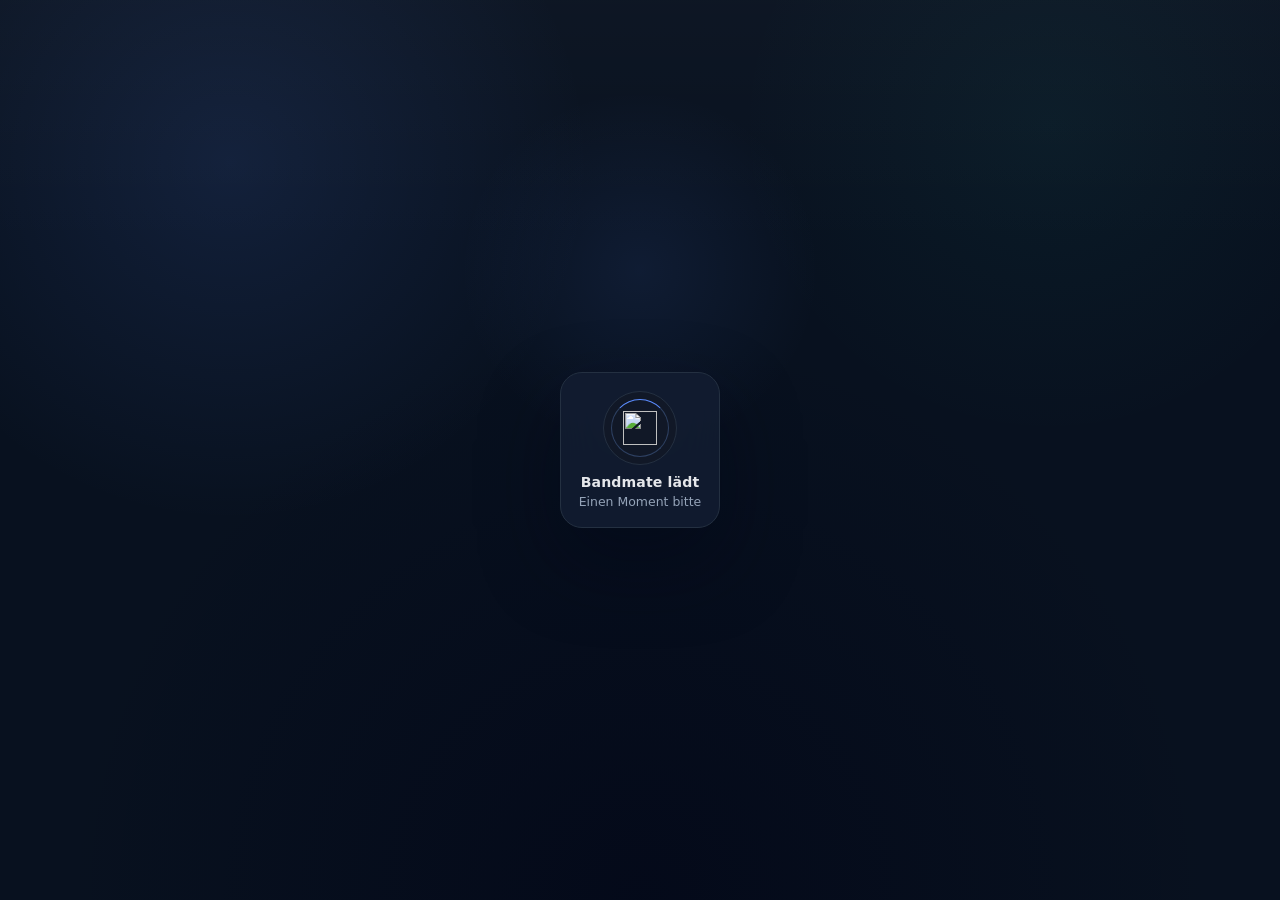
==== app.html @ 95bff22d "feat: implement landing page with custom CSS and JS modules and update primary application structure" ====
<!DOCTYPE html>
<html lang="de">

<head>
    <meta charset="UTF-8">
    <meta name="viewport" content="width=device-width, initial-scale=1.0, viewport-fit=cover">
    <title>Bandmate | Organisiere deine Band wie ein Profi</title>

    <!-- PWA Meta Tags -->
    <meta name="description" content="Bandmate hilft Bands, Proben, Auftritte, Mitglieder, Songs und Organisation an einem Ort klar und einfach zu planen.">
    <meta name="theme-color" content="#08111F" id="themeColorMeta">
    <meta name="apple-mobile-web-app-capable" content="yes">
    <meta name="apple-mobile-web-app-status-bar-style" content="black-translucent" id="appleStatusBarMeta">
    <meta name="apple-mobile-web-app-title" content="Bandmate">

    <script>
        (function () {
            const STORAGE_KEY = 'theme';
            const DARK_THEME_COLOR = '#08111F';
            const LIGHT_THEME_COLOR = '#F6F8FC';

            let resolvedTheme = 'dark';

            try {
                const storedTheme = localStorage.getItem(STORAGE_KEY);
                if (storedTheme === 'light' || storedTheme === 'dark') {
                    resolvedTheme = storedTheme;
                }
            } catch (error) {
                resolvedTheme = 'dark';
            }

            document.documentElement.dataset.theme = resolvedTheme;
            document.documentElement.classList.toggle('theme-dark', resolvedTheme === 'dark');
            document.documentElement.style.colorScheme = resolvedTheme;
            window.__bandmateTheme = resolvedTheme;

            const themeColorMeta = document.getElementById('themeColorMeta');
            if (themeColorMeta) {
                themeColorMeta.setAttribute('content', resolvedTheme === 'dark' ? DARK_THEME_COLOR : LIGHT_THEME_COLOR);
            }

            const appleStatusBarMeta = document.getElementById('appleStatusBarMeta');
            if (appleStatusBarMeta) {
                appleStatusBarMeta.setAttribute('content', resolvedTheme === 'dark' ? 'black-translucent' : 'default');
            }
        })();
    </script>

    <!-- Manifest -->
    <link rel="manifest" href="manifest.json">

    <!-- Icons -->
    <link rel="icon" type="image/svg+xml" href="images/branding/bandmate-logo-only.svg" id="faviconSvg">
    <link rel="apple-touch-icon" href="images/branding/bandmate-logo-only.svg" id="appleTouchIcon">

    <!-- Stylesheets -->
    <link rel="stylesheet" href="css/style.css?v=20260409-1">
    <link rel="stylesheet" href="css/rider.css">
    <link rel="stylesheet" href="css/sidebar.css?v=20260407-2">
    <link rel="stylesheet" href="css/calendar.css?v=20260408-4">
    <!-- <link rel="stylesheet" href="css/loader.css"> Removed: Consolidated into style.css -->
    <link rel="stylesheet" href="css/settings_modal.css?v=20260408-1">
    <link rel="stylesheet" href="css/statistics.css">

    <!-- Quill Rich Text Editor -->
    <link href="https://cdn.quilljs.com/1.3.7/quill.snow.css" rel="stylesheet">

    <!-- Supabase JS (CDN) -->
    <script src="https://cdn.jsdelivr.net/npm/@supabase/supabase-js@2"></script>

    <!-- html2canvas for rendering DOM to canvas -->
    <script src="https://cdnjs.cloudflare.com/ajax/libs/html2canvas/1.4.1/html2canvas.min.js"></script>

    <!-- jsPDF for PDF generation -->
    <script src="https://cdnjs.cloudflare.com/ajax/libs/jspdf/2.5.1/jspdf.umd.min.js"></script>
    <script>
        // Make jsPDF available as global variable from UMD module
        if (window.jspdf) {
            window.jsPDF = window.jspdf.jsPDF;
        }
    </script>
    <!-- pdf.js for PDF to ChordPro (Stable version with CMaps) -->
    <script src="https://cdnjs.cloudflare.com/ajax/libs/pdf.js/3.11.174/pdf.min.js"></script>
    <script src="https://cdnjs.cloudflare.com/ajax/libs/pdf.js/3.11.174/pdf.worker.min.js"></script>

    <!-- Tesseract.js for OCR Fallback -->
    <script src="https://cdn.jsdelivr.net/npm/tesseract.js@5/dist/tesseract.min.js"></script>
    <script>
        // Initialize pdf.js worker and CMaps
        window.pdfjsLib.GlobalWorkerOptions.workerSrc = 'https://cdnjs.cloudflare.com/ajax/libs/pdf.js/3.11.174/pdf.worker.min.js';
        console.log('[pdf.js] Library initialized (3.11.174)');
    </script>
</head>

<body>
    <!-- Toast Notification (must be directly under body for proper z-index) -->
    <div id="toast" class="toast"></div>

    <!-- Global Loading Overlay -->
    <div class="loader-container" id="globalLoadingOverlay">
        <div class="loader-panel" role="status" aria-live="polite">
            <div class="loader-spin-shell">
                <span class="guitar-spinner" aria-hidden="true">
                    <img src="images/branding/bandmate-logo-only.svg" alt="" id="loaderBrandLogo">
                </span>
            </div>
            <div class="loader-panel-copy">
                <span class="loader-panel-title">Bandmate lädt</span>
                <span class="loader-panel-text">Einen Moment bitte</span>
            </div>
        </div>
    </div>
    <script>
        // Show loading overlay on first load, hide when app is ready
        window.addEventListener('DOMContentLoaded', function () {
            const overlay = document.getElementById('globalLoadingOverlay');
            const spinner = overlay ? overlay.querySelector('.guitar-spinner') : null;
            const overlayTimeoutMs = 25000;
            let overlayTimeoutHandle = null;
            let overlayWasVisible = false;

            function restartOverlaySpinner() {
                if (!spinner) return;
                spinner.style.animation = 'none';
                spinner.style.transform = 'rotate(0deg) scale(1)';
                void spinner.offsetWidth;
                spinner.style.animation = 'guitarSpin 2s linear infinite';
            }

            function clearOverlayTimeout() {
                if (overlayTimeoutHandle) {
                    clearTimeout(overlayTimeoutHandle);
                    overlayTimeoutHandle = null;
                }
            }

            function scheduleOverlayTimeout() {
                clearOverlayTimeout();
                overlayTimeoutHandle = setTimeout(() => {
                    if (!overlay) return;
                    overlay.style.opacity = '0';
                    setTimeout(() => {
                        overlay.style.display = 'none';
                    }, 400);

                    if (window.UI && typeof UI.showErrorDialog === 'function') {
                        UI.showErrorDialog(
                            'Zeitüberschreitung',
                            'Der Ladevorgang dauert zu lange.\n\nBitte versuche es später erneut.'
                        );
                    } else {
                        alert('Der Ladevorgang dauert zu lange. Bitte versuche es später erneut.');
                    }
                }, overlayTimeoutMs);
            }

            function showOverlayImmediately() {
                if (!overlay) return;
                overlay.style.display = 'flex';
                overlay.style.opacity = '1';
                restartOverlaySpinner();
                scheduleOverlayTimeout();
            }

            function syncLandingStateClass() {
                const landing = document.getElementById('landingPage');
                const isLandingActive = Boolean(landing && landing.classList.contains('active'));
                
                // Only toggle if the state has actually changed to prevent unecessary mutations
                if (document.body.classList.contains('landing-active') !== isLandingActive) {
                    document.body.classList.toggle('landing-active', isLandingActive);
                    document.documentElement.classList.toggle('landing-active-root', isLandingActive);
                }
            }

            function hideOverlay() {
                if (overlay) {
                    clearOverlayTimeout();
                    overlay.style.opacity = '0';
                    setTimeout(() => {
                        overlay.style.display = 'none';
                        // Disconnect observer once we are hidden to save resources
                        if (window.__loaderObserver) {
                            window.__loaderObserver.disconnect();
                            window.__loaderObserver = null;
                        }
                    }, 400);
                }
            }
            // Hide overlay as soon as main app or landing page is visible
            function checkAppReady() {
                const app = document.getElementById('mainApp');
                const landing = document.getElementById('landingPage');
                syncLandingStateClass();
                if ((app && app.style.display !== 'none') || (landing && landing.classList.contains('active'))) {
                    hideOverlay();
                    return true;
                }
                return false;
            }

            syncLandingStateClass();
            // Observe DOM changes to detect when app is shown
            // Use a specific attribute filter to avoid firing on every single property change
            let observer = new MutationObserver(() => {
                if (checkAppReady()) {
                    if (observer) observer.disconnect();
                }
            });
            window.__loaderObserver = observer;
            observer.observe(document.body, { attributes: true, attributeFilter: ['style', 'class'] });

            if (overlay) {
                const computedInitial = window.getComputedStyle(overlay);
                overlayWasVisible = computedInitial.display !== 'none' && computedInitial.opacity !== '0';
                if (overlayWasVisible) {
                    scheduleOverlayTimeout();
                }

                // Internal observer just for the overlay itself (very lightweight)
                const overlayObserver = new MutationObserver(() => {
                    const computed = window.getComputedStyle(overlay);
                    const isVisible = computed.display !== 'none' && computed.opacity !== '0';
                    if (isVisible && !overlayWasVisible) {
                        restartOverlaySpinner();
                        scheduleOverlayTimeout();
                    } else if (!isVisible && overlayWasVisible) {
                        clearOverlayTimeout();
                    }
                    overlayWasVisible = isVisible;
                });
                overlayObserver.observe(overlay, { attributes: true, attributeFilter: ['style', 'class'] });
            }

            // Fallback: hide after 3s if not already hidden
            setTimeout(hideOverlay, 3000);

            window.restartGlobalLoadingOverlay = restartOverlaySpinner;
            window.showGlobalLoadingOverlay = showOverlayImmediately;
            window.clearGlobalLoadingOverlayTimeout = clearOverlayTimeout;
        });
        // Ensure loading overlay stays visible for at least one animation cycle
        (function () {
            const overlay = document.getElementById('globalLoadingOverlay');
            if (!overlay) return;
            let minTime = 2000; // 2s = one animation cycle
            let hideRequested = false;
            let shownAt = Date.now();
            // Patch hide logic if present
            window.hideGlobalLoadingOverlay = function () {
                let elapsed = Date.now() - shownAt;
                if (elapsed >= minTime) {
                    if (typeof window.clearGlobalLoadingOverlayTimeout === 'function') {
                        window.clearGlobalLoadingOverlayTimeout();
                    }
                    overlay.style.display = 'none';
                } else {
                    hideRequested = true;
                    setTimeout(() => {
                        if (hideRequested) {
                            if (typeof window.clearGlobalLoadingOverlayTimeout === 'function') {
                                window.clearGlobalLoadingOverlayTimeout();
                            }
                            overlay.style.display = 'none';
                        }
                    }, minTime - elapsed);
                }
            };
            // Patch show logic if present
            window.showGlobalLoadingOverlay = function () {
                overlay.style.display = 'flex';
                overlay.style.opacity = '1';
                shownAt = Date.now();
                hideRequested = false;
                if (typeof window.restartGlobalLoadingOverlay === 'function') {
                    window.restartGlobalLoadingOverlay();
                }
            };
        })();
    </script>
    <!-- Privacy link removed from here to separate footer or specific modal location -->

    <!-- Main Dashboard (hidden initially) -->
    <div id="mainApp" class="main-app" style="display: none;">

        <!-- Onboarding Modal -->
        <div id="onboardingModal" class="modal">
            <div class="modal-content modal-large onboarding-container">
                <div class="onboarding-header">
                    <h1>Willkommen bei Bandmate</h1>
                    <p class="subtitle">Wähle den passenden Einstieg und richte deine Arbeitsfläche in wenigen Schritten ein.</p>
                </div>

                <div class="onboarding-cards">
                    <div class="onboarding-card" id="onboardingCreateBandCard">
                        <div class="card-icon">01</div>
                        <h3>Band gründen</h3>
                        <p>Werde zum Bandleiter und lade deine Mitmusiker ein.</p>
                        <button id="onboardingCreateBandBtn" class="btn btn-primary">Starten</button>
                    </div>

                    <div class="onboarding-card" id="onboardingJoinBandCard">
                        <div class="card-icon">02</div>
                        <h3>Band beitreten</h3>
                        <p>Nutze einen Code, um einer bestehenden Band beizutreten.</p>
                        <button id="onboardingJoinBandBtn" class="btn btn-secondary">Beitreten</button>
                    </div>

                    <div class="onboarding-card" id="onboardingSkipCard">
                        <div class="card-icon">03</div>
                        <h3>Nur umschauen</h3>
                        <p>Wirf erst mal einen Blick auf die Funktionen im Dashboard.</p>
                        <button id="onboardingSkipBtn" class="btn btn-text">Später</button>
                    </div>
                </div>
            </div>
        </div>

        <!-- Main Application -->
        <div id="app" class="app-container" style="display: none;">

            <!-- Purple Sidebar (Desktop only) -->
            <aside class="app-sidebar">
                <div class="sidebar-brand">
                    <div class="sidebar-logo-container">
                        <img src="images/branding/bandmate-logo-short.svg" alt="Bandmate" class="logo-expanded" id="sidebarLogoExpanded">
                        <img src="images/branding/bandmate-logo-only.svg" alt="Bandmate" class="logo-collapsed" id="sidebarLogoCollapsed">
                    </div>
                    <button id="toggleSidebarBtn" class="sidebar-toggle-btn" title="Menü ein-/ausklappen">
                        <svg viewBox="0 0 24 24" fill="none" stroke="currentColor" stroke-width="2" stroke-linecap="round" stroke-linejoin="round">
                            <polyline points="15 18 9 12 15 6"></polyline>
                        </svg>
                    </button>
                </div>

                <!-- Profile Section Removed (now in Header) -->

                <!-- Navigation -->
                <!-- Navigation -->
                <nav class="sidebar-nav">
                    <!-- 1. ÜBERBLICK -->
                    <div class="sidebar-group">
                        <button class="sidebar-item sidebar-main active" data-view="dashboard">
                            <span class="sidebar-icon" aria-hidden="true">
                                <svg viewBox="0 0 24 24" fill="none" stroke="currentColor" stroke-width="1.8" stroke-linecap="round" stroke-linejoin="round">
                                    <path d="M3 10.5 12 3l9 7.5"></path>
                                    <path d="M5 9.5V21h14V9.5"></path>
                                </svg>
                            </span>
                            <span class="sidebar-label">Überblick</span>
                        </button>
                    </div>

                    <!-- 2. BANDS -->
                    <div class="sidebar-group has-submenu">
                        <button class="sidebar-item sidebar-main">
                            <span class="sidebar-icon" aria-hidden="true">
                                <svg viewBox="0 0 24 24" fill="none" stroke="currentColor" stroke-width="1.8" stroke-linecap="round" stroke-linejoin="round">
                                    <path d="M16 21v-2a4 4 0 0 0-4-4H6a4 4 0 0 0-4 4v2"></path>
                                    <circle cx="9" cy="7" r="4"></circle>
                                    <path d="M22 21v-2a4 4 0 0 0-3-3.87"></path>
                                    <path d="M16 3.13a4 4 0 0 1 0 7.75"></path>
                                </svg>
                            </span>
                            <span class="sidebar-label">Bands</span>
                            <span class="submenu-arrow">▼</span>
                        </button>
                        <div class="sidebar-submenu">
                            <button class="sidebar-subitem" data-view="bands">
                                <span class="sidebar-icon" aria-hidden="true">
                                    <svg viewBox="0 0 24 24" fill="none" stroke="currentColor" stroke-width="1.8" stroke-linecap="round" stroke-linejoin="round">
                                        <path d="m12 8-8.5 8.5a2.5 2.5 0 1 0 3.5 3.5L15.5 11"></path>
                                        <path d="M12 8a2.5 2.5 0 1 0 3.5 3.5L24 3"></path>
                                        <circle cx="12" cy="12" r="2.5"></circle>
                                    </svg>
                                </span>
                                <span class="sidebar-label">Meine Bands</span>
                            </button>
                            <button class="sidebar-subitem" data-view="musikpool">
                                <span class="sidebar-icon" aria-hidden="true">
                                    <svg viewBox="0 0 24 24" fill="none" stroke="currentColor" stroke-width="1.8" stroke-linecap="round" stroke-linejoin="round">
                                        <path d="M9 18V5l12-2v13"></path>
                                        <circle cx="6" cy="18" r="3"></circle>
                                        <circle cx="18" cy="16" r="3"></circle>
                                    </svg>
                                </span>
                                <span class="sidebar-label">Musikerpool</span>
                            </button>
                        </div>
                    </div>

                    <!-- 3. PLANUNG -->
                    <div class="sidebar-group has-submenu">
                        <button class="sidebar-item sidebar-main">
                            <span class="sidebar-icon" aria-hidden="true">
                                <svg viewBox="0 0 24 24" fill="none" stroke="currentColor" stroke-width="1.8" stroke-linecap="round" stroke-linejoin="round">
                                    <rect x="3" y="4" width="18" height="18" rx="2"></rect>
                                    <path d="M16 2v4M8 2v4M3 10h18"></path>
                                </svg>
                            </span>
                            <span class="sidebar-label">Planung</span>
                            <span class="submenu-arrow">▼</span>
                        </button>
                        <div class="sidebar-submenu">
                            <button class="sidebar-subitem" data-view="rehearsals">
                                <span class="sidebar-icon" aria-hidden="true">
                                    <svg viewBox="0 0 24 24" fill="none" stroke="currentColor" stroke-width="1.8" stroke-linecap="round" stroke-linejoin="round">
                                        <rect x="3" y="4" width="18" height="18" rx="2"></rect>
                                        <path d="M16 2v4M8 2v4M3 10h18"></path>
                                    </svg>
                                </span>
                                <span class="sidebar-label">Probetermine</span>
                            </button>
                            <button class="sidebar-subitem" data-view="kalender">
                                <span class="sidebar-icon" aria-hidden="true">
                                    <svg viewBox="0 0 24 24" fill="none" stroke="currentColor" stroke-width="1.8" stroke-linecap="round" stroke-linejoin="round">
                                        <path d="M8 2v4M16 2v4"></path>
                                        <rect x="3" y="4" width="18" height="18" rx="2"></rect>
                                        <path d="M3 10h18"></path>
                                        <path d="M8 14h.01M12 14h.01M16 14h.01M8 18h.01M12 18h.01"></path>
                                    </svg>
                                </span>
                                <span class="sidebar-label">Meine Termine</span>
                            </button>
                            <button class="sidebar-subitem" data-view="probeorte">
                                <span class="sidebar-icon" aria-hidden="true">
                                    <svg viewBox="0 0 24 24" fill="none" stroke="currentColor" stroke-width="1.8" stroke-linecap="round" stroke-linejoin="round">
                                        <path d="M12 22s7-4.35 7-11a7 7 0 1 0-14 0c0 6.65 7 11 7 11Z"></path>
                                        <circle cx="12" cy="11" r="2.5"></circle>
                                    </svg>
                                </span>
                                <span class="sidebar-label">Probeorte</span>
                            </button>
                        </div>
                    </div>

                    <!-- 4. Auftritte -->
                    <div class="sidebar-group">
                        <button class="sidebar-item sidebar-main" data-view="events">
                            <span class="sidebar-icon" aria-hidden="true">
                                <svg viewBox="0 0 24 24" fill="none" stroke="currentColor" stroke-width="1.8" stroke-linecap="round" stroke-linejoin="round">
                                    <path d="M12 16a4 4 0 0 0 4-4V6a4 4 0 0 0-8 0v6a4 4 0 0 0 4 4Z"></path>
                                    <path d="M19 11a7 7 0 0 1-14 0"></path>
                                    <path d="M12 19v3"></path>
                                </svg>
                            </span>
                            <span class="sidebar-label">Auftritte</span>
                        </button>
                    </div>

                    <!-- 5. STUDIO -->
                    <div class="sidebar-group has-submenu">
                        <button class="sidebar-item sidebar-main">
                            <span class="sidebar-icon" aria-hidden="true">
                                <svg viewBox="0 0 24 24" fill="none" stroke="currentColor" stroke-width="1.8" stroke-linecap="round" stroke-linejoin="round">
                                    <path d="M4 20h16"></path>
                                    <path d="M7 16V8"></path>
                                    <path d="M12 16V4"></path>
                                    <path d="M17 16v-5"></path>
                                </svg>
                            </span>
                            <span class="sidebar-label">Studio</span>
                            <span class="submenu-arrow">▼</span>
                        </button>
                        <div class="sidebar-submenu">
                            <button class="sidebar-subitem" data-view="statistics">
                                <span class="sidebar-icon" aria-hidden="true">
                                    <svg viewBox="0 0 24 24" fill="none" stroke="currentColor" stroke-width="1.8" stroke-linecap="round" stroke-linejoin="round">
                                        <path d="M3 3v18h18"></path>
                                        <path d="m7 13 4-4 3 3 5-7"></path>
                                    </svg>
                                </span>
                                <span class="sidebar-label">Statistiken</span>
                            </button>
                            <button class="sidebar-subitem" data-view="news">
                                <span class="sidebar-icon" aria-hidden="true">
                                    <svg viewBox="0 0 24 24" fill="none" stroke="currentColor" stroke-width="1.8" stroke-linecap="round" stroke-linejoin="round">
                                        <path d="M4 6.5A2.5 2.5 0 0 1 6.5 4H20v13.5a2.5 2.5 0 0 1-2.5 2.5H6.5A2.5 2.5 0 0 1 4 17.5Z"></path>
                                        <path d="M8 8h8M8 12h8M8 16h5"></path>
                                    </svg>
                                </span>
                                <span class="sidebar-label">Neuigkeiten</span>
                            </button>
                            <button class="sidebar-subitem" data-view="pdftochordpro">
                                <span class="sidebar-icon" aria-hidden="true">
                                    <svg viewBox="0 0 24 24" fill="none" stroke="currentColor" stroke-width="1.8" stroke-linecap="round" stroke-linejoin="round">
                                        <path d="M14 2H7a2 2 0 0 0-2 2v16a2 2 0 0 0 2 2h10a2 2 0 0 0 2-2V7Z"></path>
                                        <path d="M14 2v5h5"></path>
                                        <path d="M9 13h6M9 17h6M9 9h1"></path>
                                    </svg>
                                </span>
                                <span class="sidebar-label">PDF to ChordPro</span>
                            </button>
                            <button class="sidebar-subitem" data-view="songpool">
                                <span class="sidebar-icon" aria-hidden="true">
                                    <svg viewBox="0 0 24 24" fill="none" stroke="currentColor" stroke-width="1.8" stroke-linecap="round" stroke-linejoin="round">
                                        <path d="M9 18V5l12-2v13"></path>
                                        <circle cx="6" cy="18" r="3"></circle>
                                        <circle cx="18" cy="16" r="3"></circle>
                                    </svg>
                                </span>
                                <span class="sidebar-label">Songpool</span>
                            </button>
                        </div>
                    </div>

                    <!-- Feedback Button -->
                    <div class="sidebar-group" style="margin-top: auto;">
                        <button class="sidebar-item sidebar-main" id="feedbackBtnSidebar">
                            <span class="sidebar-icon" aria-hidden="true">
                                <svg viewBox="0 0 24 24" fill="none" stroke="currentColor" stroke-width="1.8" stroke-linecap="round" stroke-linejoin="round">
                                    <path d="M3 11V9a2 2 0 0 1 2-2h3l5-4v18l-5-4H5a2 2 0 0 1-2-2v-2"></path>
                                    <path d="M16 8a5 5 0 0 1 0 8"></path>
                                </svg>
                            </span>
                            <span class="sidebar-label">Feedback</span>
                        </button>
                    </div>

                    <!-- 6. EINSTELLUNGEN -->
                    <div class="sidebar-group">
                        <button class="sidebar-item sidebar-main" id="openSettingsBtnSidebar">
                            <span class="sidebar-icon" aria-hidden="true">
                                <svg viewBox="0 0 24 24" fill="none" stroke="currentColor" stroke-width="1.8" stroke-linecap="round" stroke-linejoin="round">
                                    <circle cx="12" cy="12" r="3"></circle>
                                    <path d="M19.4 15a1.65 1.65 0 0 0 .33 1.82l.06.06a2 2 0 1 1-2.83 2.83l-.06-.06a1.65 1.65 0 0 0-1.82-.33 1.65 1.65 0 0 0-1 1.51V21a2 2 0 1 1-4 0v-.09a1.65 1.65 0 0 0-1-1.51 1.65 1.65 0 0 0-1.82.33l-.06.06a2 2 0 1 1-2.83-2.83l.06-.06a1.65 1.65 0 0 0 .33-1.82 1.65 1.65 0 0 0-1.51-1H3a2 2 0 1 1 0-4h.09a1.65 1.65 0 0 0 1.51-1 1.65 1.65 0 0 0-.33-1.82l-.06-.06a2 2 0 1 1 2.83-2.83l.06.06a1.65 1.65 0 0 0 1.82.33h.01a1.65 1.65 0 0 0 1-1.51V3a2 2 0 1 1 4 0v.09a1.65 1.65 0 0 0 1 1.51h.01a1.65 1.65 0 0 0 1.82-.33l.06-.06a2 2 0 1 1 2.83 2.83l-.06.06a1.65 1.65 0 0 0-.33 1.82v.01a1.65 1.65 0 0 0 1.51 1H21a2 2 0 1 1 0 4h-.09a1.65 1.65 0 0 0-1.51 1Z"></path>
                                </svg>
                            </span>
                            <span class="sidebar-label">Einstellungen</span>
                        </button>
                    </div>

                    </nav>
                    <!-- Logout Button moved here for consistent styling and fixed positioning -->
                    <div class="sidebar-group logout-group">
                        <button id="sidebarLogoutBtn" class="sidebar-item sidebar-main">
                            <span class="sidebar-icon" aria-hidden="true">
                                <svg viewBox="0 0 24 24" fill="none" stroke="currentColor" stroke-width="1.8" stroke-linecap="round" stroke-linejoin="round">
                                    <path d="M9 21H5a2 2 0 0 1-2-2V5a2 2 0 0 1 2-2h4"></path>
                                    <path d="m16 17 5-5-5-5"></path>
                                    <path d="M21 12H9"></path>
                                </svg>
                            </span>
                            <span class="sidebar-label">Abmelden</span>
                        </button>
                    </div>

                    <!-- Sidebar Resizer Handle -->
                    <div class="sidebar-resizer" id="sidebarResizer"></div>
                </aside>

            <!-- Main Content Wrapper (right of sidebar on desktop) -->
            <div class="app-main-wrapper">

                <!-- Header -->
                <header class="app-header">
                    <div class="header-content">
                        <div class="header-context">
                            <div id="headerPageTitle" class="header-page-title-main"></div>
                        </div>

                        <!-- Absence Indicator Badge -->
                        <div id="absenceIndicator" class="absence-indicator" style="display: none;">
                            <span class="absence-icon" aria-hidden="true">
                                <svg viewBox="0 0 24 24" fill="none" stroke="currentColor" stroke-width="1.8" stroke-linecap="round" stroke-linejoin="round">
                                    <path d="M5 21h14"></path>
                                    <path d="M7 21V8a5 5 0 0 1 10 0v13"></path>
                                    <path d="M7 12h10"></path>
                                </svg>
                            </span>
                            <span class="absence-text">Abwesend bis <span id="absenceEndDate"></span></span>
                        </div>

                        <div id="dashboardHeaderShortcuts" class="header-dashboard-shortcuts" aria-label="Schnellaktionen">
                            <div class="header-quick-add">
                                <button
                                    id="headerQuickAddBtn"
                                    class="btn btn-icon header-dashboard-shortcut header-dashboard-icon-btn"
                                    type="button"
                                    title="Neu anlegen"
                                    aria-label="Neu anlegen"
                                    aria-haspopup="menu"
                                    aria-expanded="false"
                                >
                                    <svg viewBox="0 0 24 24" aria-hidden="true">
                                        <path d="M12 5v14M5 12h14" fill="none" stroke="currentColor" stroke-width="1.9" stroke-linecap="round" stroke-linejoin="round"></path>
                                    </svg>
                                </button>
                                <div id="headerQuickAddMenu" class="header-quick-add-menu" role="menu" hidden>
                                    <button id="dashboardCreateEventShortcut" class="header-quick-add-item" type="button" role="menuitem">
                                        <span class="header-quick-add-item-icon" aria-hidden="true">
                                            <svg viewBox="0 0 24 24">
                                                <path d="M4 8.5h16M8 4v3M16 4v3M6.5 20h11A2.5 2.5 0 0 0 20 17.5v-9A2.5 2.5 0 0 0 17.5 6h-11A2.5 2.5 0 0 0 4 8.5v9A2.5 2.5 0 0 0 6.5 20Z" fill="none" stroke="currentColor" stroke-width="1.8" stroke-linecap="round" stroke-linejoin="round"></path>
                                                <path d="M12 11v5M9.5 13.5h5" fill="none" stroke="currentColor" stroke-width="1.8" stroke-linecap="round" stroke-linejoin="round"></path>
                                            </svg>
                                        </span>
                                        <span>Auftritt hier anlegen</span>
                                    </button>
                                    <button id="dashboardCreateRehearsalShortcut" class="header-quick-add-item" type="button" role="menuitem">
                                        <span class="header-quick-add-item-icon" aria-hidden="true">
                                            <svg viewBox="0 0 24 24">
                                                <path d="M6 5.5h12M8 5.5V4M16 5.5V4M6.5 20h11A2.5 2.5 0 0 0 20 17.5v-9A2.5 2.5 0 0 0 17.5 6h-11A2.5 2.5 0 0 0 4 8.5v9A2.5 2.5 0 0 0 6.5 20Z" fill="none" stroke="currentColor" stroke-width="1.8" stroke-linecap="round" stroke-linejoin="round"></path>
                                                <path d="M8 12h8M8 15h5" fill="none" stroke="currentColor" stroke-width="1.8" stroke-linecap="round" stroke-linejoin="round"></path>
                                            </svg>
                                        </span>
                                        <span>Probe hier anlegen</span>
                                    </button>
                                    <button id="dashboardCreateAbsenceShortcut" class="header-quick-add-item" type="button" role="menuitem">
                                        <span class="header-quick-add-item-icon" aria-hidden="true">
                                            <svg viewBox="0 0 24 24">
                                                <path d="M5 20h14" fill="none" stroke="currentColor" stroke-width="1.8" stroke-linecap="round" stroke-linejoin="round"></path>
                                                <path d="M7 20V9a5 5 0 0 1 10 0v11" fill="none" stroke="currentColor" stroke-width="1.8" stroke-linecap="round" stroke-linejoin="round"></path>
                                                <path d="M7 13h10" fill="none" stroke="currentColor" stroke-width="1.8" stroke-linecap="round" stroke-linejoin="round"></path>
                                            </svg>
                                        </span>
                                        <span>Abwesenheit eintragen</span>
                                    </button>
                                </div>
                            </div>
                            <button
                                id="dashboardOpenCalendarShortcut"
                                class="btn btn-icon header-dashboard-shortcut header-dashboard-icon-btn"
                                type="button"
                                title="Zur Terminübersicht"
                                aria-label="Zur Terminübersicht"
                            >
                                <svg viewBox="0 0 24 24" aria-hidden="true">
                                    <path d="M4 8.5h16M8 4v3M16 4v3M6.5 20h11A2.5 2.5 0 0 0 20 17.5v-9A2.5 2.5 0 0 0 17.5 6h-11A2.5 2.5 0 0 0 4 8.5v9A2.5 2.5 0 0 0 6.5 20Z" fill="none" stroke="currentColor" stroke-width="1.8" stroke-linecap="round" stroke-linejoin="round"></path>
                                    <path d="M8 11.5h3M8 15.5h8M14 11.5h2" fill="none" stroke="currentColor" stroke-width="1.8" stroke-linecap="round" stroke-linejoin="round"></path>
                                </svg>
                            </button>
                        </div>

                        <div class="header-notifications">
                            <button
                                id="notificationBellBtn"
                                class="btn btn-icon header-notification-btn"
                                type="button"
                                title="Benachrichtigungen"
                                aria-label="Benachrichtigungen"
                                aria-expanded="false"
                            >
                                <span class="header-notification-icon" aria-hidden="true">
                                    <svg viewBox="0 0 24 24" fill="none" stroke="currentColor" stroke-width="1.8" stroke-linecap="round" stroke-linejoin="round">
                                        <path d="M6 8a6 6 0 1 1 12 0c0 7 3 9 3 9H3s3-2 3-9"></path>
                                        <path d="M10.5 20a1.5 1.5 0 0 0 3 0"></path>
                                    </svg>
                                </span>
                                <span id="notificationBadge" class="header-notification-badge" hidden>0</span>
                            </button>

                            <div id="notificationDropdown" class="notification-dropdown" hidden>
                                <div class="notification-dropdown-head">
                                    <div>
                                        <span class="notification-dropdown-kicker">Inbox</span>
                                        <h3>Benachrichtigungen</h3>
                                    </div>
                                    <button
                                        type="button"
                                        class="notification-close-btn"
                                        data-notification-close="true"
                                        aria-label="Benachrichtigungen schließen"
                                        title="Benachrichtigungen schließen"
                                    >
                                        <svg viewBox="0 0 20 20" aria-hidden="true">
                                            <path d="M5 5L15 15M15 5L5 15" fill="none" stroke="currentColor" stroke-width="1.8" stroke-linecap="round"/>
                                        </svg>
                                    </button>
                                </div>
                                <div id="notificationList" class="notification-list">
                                    <div class="notification-empty-state">
                                        <strong>Noch nichts neu</strong>
                                        <p>Sobald es Einladungen oder Anfragen gibt, tauchen sie hier auf.</p>
                                    </div>
                                </div>
                            </div>
                        </div>

                        <!-- Profile Image (separate for mobile left positioning) -->
                        <span id="headerProfileImage" class="profile-avatar"></span>

                        <div class="header-actions">
                            <span id="currentUserName" class="user-name">User</span>
                            <button id="themeToggleHeader" class="btn btn-icon" title="Theme umschalten">
                                <span id="themeToggleIcon" aria-hidden="true"></span>
                            </button>
                            <button id="logoutBtn" class="btn btn-secondary">
                                <img src="images/logout darkmode.jpg" alt="Abmelden" class="icon-img">
                            </button>
                        </div>
                    </div>
                    <!-- Header container for submenu buttons (populated by JS) -->
                    <div id="headerSubmenu" class="header-submenu-nav" aria-live="polite"></div>

                    <!-- Navigation (now inside header on desktop) -->
                    <!-- HIDDEN IN FAVOR OF NEW SIDEBAR -->
                    <nav class="app-nav" id="appNav">
                        <!-- Home (Hauptreiter) -->
                        <div class="nav-group">
                            <button class="nav-item nav-main active" data-view="dashboard">
                                <span class="nav-icon" aria-hidden="true">
                                    <svg viewBox="0 0 24 24" fill="none" stroke="currentColor" stroke-width="1.8" stroke-linecap="round" stroke-linejoin="round">
                                        <path d="M3 10.5 12 3l9 7.5"></path>
                                        <path d="M5 9.5V21h14V9.5"></path>
                                    </svg>
                                </span>
                                <span class="nav-label">Home</span>
                            </button>
                            <div class="nav-submenu">
                                <button class="nav-subitem active" data-view="dashboard">
                                    <span class="nav-icon" aria-hidden="true">
                                        <svg viewBox="0 0 24 24" fill="none" stroke="currentColor" stroke-width="1.8" stroke-linecap="round" stroke-linejoin="round">
                                            <path d="M3 10.5 12 3l9 7.5"></path>
                                            <path d="M5 9.5V21h14V9.5"></path>
                                        </svg>
                                    </span>
                                    <span class="nav-label">Dashboard</span>
                                </button>
                                <button class="nav-subitem" data-view="bands">
                                    <span class="nav-icon" aria-hidden="true">
                                        <svg viewBox="0 0 24 24" fill="none" stroke="currentColor" stroke-width="1.8" stroke-linecap="round" stroke-linejoin="round">
                                            <path d="m12 8-8.5 8.5a2.5 2.5 0 1 0 3.5 3.5L15.5 11"></path>
                                            <path d="M12 8a2.5 2.5 0 1 0 3.5 3.5L24 3"></path>
                                            <circle cx="12" cy="12" r="2.5"></circle>
                                        </svg>
                                    </span>
                                    <span class="nav-label">Meine Bands</span>
                                </button>
                                <button class="nav-subitem" data-view="musikpool">
                                    <span class="nav-icon" aria-hidden="true">
                                        <svg viewBox="0 0 24 24" fill="none" stroke="currentColor" stroke-width="1.8" stroke-linecap="round" stroke-linejoin="round">
                                            <path d="M9 18V5l12-2v13"></path>
                                            <circle cx="6" cy="18" r="3"></circle>
                                            <circle cx="18" cy="16" r="3"></circle>
                                        </svg>
                                    </span>
                                    <span class="nav-label">Musikerpool</span>
                                </button>
                            </div>
                        </div>

                        <!-- Planung (Hauptreiter) -->
                        <div class="nav-group">
                            <button class="nav-item nav-main" data-view="rehearsals">
                                <span class="nav-icon" aria-hidden="true">
                                    <svg viewBox="0 0 24 24" fill="none" stroke="currentColor" stroke-width="1.8" stroke-linecap="round" stroke-linejoin="round">
                                        <rect x="3" y="4" width="18" height="18" rx="2"></rect>
                                        <path d="M16 2v4M8 2v4M3 10h18"></path>
                                    </svg>
                                </span>
                                <span class="nav-label">Planung</span>
                            </button>
                            <div class="nav-submenu">
                                <button class="nav-subitem" data-view="rehearsals">
                                    <span class="nav-icon" aria-hidden="true">
                                        <svg viewBox="0 0 24 24" fill="none" stroke="currentColor" stroke-width="1.8" stroke-linecap="round" stroke-linejoin="round">
                                            <rect x="3" y="4" width="18" height="18" rx="2"></rect>
                                            <path d="M16 2v4M8 2v4M3 10h18"></path>
                                        </svg>
                                    </span>
                                    <span class="nav-label">Probetermine</span>
                                </button>
                                <button class="nav-subitem" data-view="probeorte">
                                    <span class="nav-icon" aria-hidden="true">
                                        <svg viewBox="0 0 24 24" fill="none" stroke="currentColor" stroke-width="1.8" stroke-linecap="round" stroke-linejoin="round">
                                            <path d="M12 22s7-4.35 7-11a7 7 0 1 0-14 0c0 6.65 7 11 7 11Z"></path>
                                            <circle cx="12" cy="11" r="2.5"></circle>
                                        </svg>
                                    </span>
                                    <span class="nav-label">Probeorte</span>
                                </button>
                                <button class="nav-subitem" data-view="kalender">
                                    <span class="nav-icon" aria-hidden="true">
                                        <svg viewBox="0 0 24 24" fill="none" stroke="currentColor" stroke-width="1.8" stroke-linecap="round" stroke-linejoin="round">
                                            <path d="M8 2v4M16 2v4"></path>
                                            <rect x="3" y="4" width="18" height="18" rx="2"></rect>
                                            <path d="M3 10h18"></path>
                                            <path d="M8 14h.01M12 14h.01M16 14h.01M8 18h.01M12 18h.01"></path>
                                        </svg>
                                    </span>
                                    <span class="nav-label">Meine Termine</span>
                                </button>
                            </div>
                        </div>

                        <!-- Auftritte (Hauptreiter) -->
                        <div class="nav-group">
                            <button class="nav-item nav-main" data-view="events">
                                <span class="nav-icon" aria-hidden="true">
                                    <svg viewBox="0 0 24 24" fill="none" stroke="currentColor" stroke-width="1.8" stroke-linecap="round" stroke-linejoin="round">
                                        <path d="M12 16a4 4 0 0 0 4-4V6a4 4 0 0 0-8 0v6a4 4 0 0 0 4 4Z"></path>
                                        <path d="M19 11a7 7 0 0 1-14 0"></path>
                                        <path d="M12 19v3"></path>
                                    </svg>
                                </span>
                                <span class="nav-label">Auftritte</span>
                            </button>
                        </div>

                        <!-- Studio (Hauptreiter) -->
                        <div class="nav-group">
                            <button class="nav-item nav-main" data-view="statistics">
                                <span class="nav-icon" aria-hidden="true">
                                    <svg viewBox="0 0 24 24" fill="none" stroke="currentColor" stroke-width="1.8" stroke-linecap="round" stroke-linejoin="round">
                                        <path d="M4 20h16"></path>
                                        <path d="M7 16V8"></path>
                                        <path d="M12 16V4"></path>
                                        <path d="M17 16v-5"></path>
                                    </svg>
                                </span>
                                <span class="nav-label">Studio</span>
                            </button>
                            <div class="nav-submenu">
                                <button class="nav-subitem" data-view="statistics">
                                    <span class="nav-icon" aria-hidden="true">
                                        <svg viewBox="0 0 24 24" fill="none" stroke="currentColor" stroke-width="1.8" stroke-linecap="round" stroke-linejoin="round">
                                            <path d="M4 20h16"></path>
                                            <path d="M7 16V8"></path>
                                            <path d="M12 16V4"></path>
                                            <path d="M17 16v-5"></path>
                                        </svg>
                                    </span>
                                    <span class="nav-label">Statistiken</span>
                                </button>
                                <button class="nav-subitem" data-view="news">
                                    <span class="nav-icon" aria-hidden="true">
                                        <svg viewBox="0 0 24 24" fill="none" stroke="currentColor" stroke-width="1.8" stroke-linecap="round" stroke-linejoin="round">
                                            <path d="M4 6.5A2.5 2.5 0 0 1 6.5 4H20v13.5a2.5 2.5 0 0 1-2.5 2.5H6.5A2.5 2.5 0 0 1 4 17.5Z"></path>
                                            <path d="M8 8h8M8 12h8M8 16h5"></path>
                                        </svg>
                                    </span>
                                    <span class="nav-label">Neuigkeiten</span>
                                </button>
                                <button class="nav-subitem" data-view="pdftochordpro">
                                    <span class="nav-icon" aria-hidden="true">
                                        <svg viewBox="0 0 24 24" fill="none" stroke="currentColor" stroke-width="1.8" stroke-linecap="round" stroke-linejoin="round">
                                            <path d="M14 2H7a2 2 0 0 0-2 2v16a2 2 0 0 0 2 2h10a2 2 0 0 0 2-2V7Z"></path>
                                            <path d="M14 2v5h5"></path>
                                            <path d="M9 13h6M9 17h6M9 9h1"></path>
                                        </svg>
                                    </span>
                                    <span class="nav-label">PDF to ChordPro</span>
                                </button>
                                <button class="nav-subitem" data-view="songpool">
                                    <span class="nav-icon" aria-hidden="true">
                                        <svg viewBox="0 0 24 24" fill="none" stroke="currentColor" stroke-width="1.8" stroke-linecap="round" stroke-linejoin="round">
                                            <path d="M9 18V5l12-2v13"></path>
                                            <circle cx="6" cy="18" r="3"></circle>
                                            <circle cx="18" cy="16" r="3"></circle>
                                        </svg>
                                    </span>
                                    <span class="nav-label">Songpool</span>
                                </button>
                            </div>
                        </div>

                        <!-- Settings -->
                        <div class="nav-group">
                            <button class="nav-item nav-main" data-view="settings">
                                <span class="nav-icon" aria-hidden="true">
                                    <svg viewBox="0 0 24 24" fill="none" stroke="currentColor" stroke-width="1.8" stroke-linecap="round" stroke-linejoin="round">
                                        <circle cx="12" cy="12" r="3"></circle>
                                        <path d="M19.4 15a1.65 1.65 0 0 0 .33 1.82l.06.06a2 2 0 1 1-2.83 2.83l-.06-.06a1.65 1.65 0 0 0-1.82-.33 1.65 1.65 0 0 0-1 1.51V21a2 2 0 1 1-4 0v-.09a1.65 1.65 0 0 0-1-1.51 1.65 1.65 0 0 0-1.82.33l-.06.06a2 2 0 1 1-2.83-2.83l.06-.06a1.65 1.65 0 0 0 .33-1.82 1.65 1.65 0 0 0-1.51-1H3a2 2 0 1 1 0-4h.09a1.65 1.65 0 0 0 1.51-1 1.65 1.65 0 0 0-.33-1.82l-.06-.06a2 2 0 1 1 2.83-2.83l.06.06a1.65 1.65 0 0 0 1.82.33h.01a1.65 1.65 0 0 0 1-1.51V3a2 2 0 1 1 4 0v.09a1.65 1.65 0 0 0 1 1.51h.01a1.65 1.65 0 0 0 1.82-.33l.06-.06a2 2 0 1 1 2.83 2.83l-.06.06a1.65 1.65 0 0 0-.33 1.82v.01a1.65 1.65 0 0 0 1.51 1H21a2 2 0 1 1 0 4h-.09a1.65 1.65 0 0 0-1.51 1Z"></path>
                                    </svg>
                                </span>
                                <span class="nav-label">Settings</span>
                            </button>
                        </div>
                    </nav>
                </header>

                <!-- News Banner (appears when there are unread news) -->
                <div id="newsBanner" class="news-banner" style="display: none;">
                    <div class="news-banner-content">
                        <span class="news-banner-icon" aria-hidden="true">
                            <svg viewBox="0 0 24 24" fill="none" stroke="currentColor" stroke-width="1.8" stroke-linecap="round" stroke-linejoin="round">
                                <path d="M4 6.5A2.5 2.5 0 0 1 6.5 4H20v13.5a2.5 2.5 0 0 1-2.5 2.5H6.5A2.5 2.5 0 0 1 4 17.5Z"></path>
                                <path d="M8 8h8M8 12h8M8 16h5"></path>
                            </svg>
                        </span>
                        <div class="news-banner-text">
                            <strong>Neue News verfügbar!</strong>
                            <span id="newsBannerMessage">Es gibt ungelesene Updates</span>
                        </div>
                        <div class="news-banner-actions">
                            <button id="newsBannerButton" class="btn btn-sm btn-primary">
                                Mehr Infos
                            </button>
                            <button id="newsBannerClose" class="news-banner-close" title="Schließen" aria-label="News-Banner schließen">
                                ×
                            </button>
                        </div>
                    </div>
                </div>

                <!-- Vote Banner (appears when members vote on dates) -->
                <div id="voteBanner" class="news-banner" style="display: none;">
                    <div class="news-banner-content">
                        <span class="news-banner-icon" aria-hidden="true">
                            <svg viewBox="0 0 24 24" fill="none" stroke="currentColor" stroke-width="1.8" stroke-linecap="round" stroke-linejoin="round">
                                <path d="M9 11l3 3L22 4"></path>
                                <path d="M21 12v7a2 2 0 0 1-2 2H5a2 2 0 0 1-2-2V5a2 2 0 0 1 2-2h10"></path>
                            </svg>
                        </span>
                        <div class="news-banner-text">
                            <strong>Neue Abstimmung</strong>
                            <span id="voteBannerMessage">Ein Bandmitglied hat abgestimmt</span>
                        </div>
                        <div class="news-banner-actions">
                            <button id="voteBannerButton" class="btn btn-sm btn-primary">
                                Zu Abstimmungen
                            </button>
                            <button id="voteBannerClose" class="news-banner-close" title="Schließen" aria-label="Abstimmungs-Banner schließen">
                                ×
                            </button>
                        </div>
                    </div>
                </div>


                <!-- Main Content -->
                <main class="app-main">
                    <!-- Dashboard View -->
                    <div id="dashboardView" class="view active">
                        <div class="view-page-shell dashboard-view-shell">
                            <div id="dashboardHero" class="dashboard-hero">
                                <div class="dashboard-panel hero-welcome">
                                    <div class="hero-welcome-copy">
                                        <h2 class="welcome-text">Willkommen zurück, <span id="welcomeUserName">Musiker</span>!</h2>
                                        <p class="hero-subtitle">Hier ist dein kompakter Überblick für Termine, Aktivitäten und Bandorganisation.</p>
                                    </div>
                                </div>
                                <div id="nextEventHero" class="dashboard-panel next-event-hero-card">
                                    <div class="next-event-badge">Nächster Termin</div>
                                    <div id="nextEventContent" class="next-event-content">
                                        <div class="next-event-placeholder">Lade nächsten Termin...</div>
                                    </div>
                                </div>
                            </div>

                            <div class="dashboard-grid">
                                <div class="dashboard-panel dashboard-card stat-card stat-card-bands">
                                    <div class="card-icon icon-bands">
                                        <svg xmlns="http://www.w3.org/2000/svg" width="24" height="24" viewBox="0 0 24 24"
                                            fill="none" stroke="currentColor" stroke-width="2" stroke-linecap="round"
                                            stroke-linejoin="round">
                                            <path d="M17 21v-2a4 4 0 0 0-4-4H5a4 4 0 0 0-4 4v2"></path>
                                            <circle cx="9" cy="7" r="4"></circle>
                                            <path d="M23 21v-2a4 4 0 0 0-3-3.87"></path>
                                            <path d="M16 3.13a4 4 0 0 1 0 7.75"></path>
                                        </svg>
                                    </div>
                                    <div class="card-content">
                                        <span class="card-eyebrow">Bands</span>
                                        <p class="card-stat" id="bandCount">0</p>
                                        <span class="card-caption" id="bandCountCaption">Du spielst aktuell in 0 Bands.</span>
                                    </div>
                                </div>
                                <div class="dashboard-panel dashboard-card stat-card stat-card-events">
                                    <div class="card-icon icon-events">
                                        <svg xmlns="http://www.w3.org/2000/svg" width="24" height="24" viewBox="0 0 24 24"
                                            fill="none" stroke="currentColor" stroke-width="2" stroke-linecap="round"
                                            stroke-linejoin="round">
                                            <path d="m12 8-9.04 9.06a2.82 2.82 0 1 0 3.98 3.98l9.06-9.06"></path>
                                            <path d="M12 8a2.82 2.82 0 1 0 3.98 3.98l9.06-9.06"></path>
                                            <circle cx="12" cy="12" r="3"></circle>
                                        </svg>
                                    </div>
                                    <div class="card-content">
                                        <span class="card-eyebrow">Auftritte</span>
                                        <p class="card-stat" id="upcomingEvents">0</p>
                                        <span class="card-caption" id="upcomingEventsCaption">Aktuell stehen keine Auftritte an.</span>
                                    </div>
                                </div>
                                <div class="dashboard-panel dashboard-card stat-card stat-card-rehearsals">
                                    <div class="card-icon icon-rehearsals">
                                        <svg xmlns="http://www.w3.org/2000/svg" width="24" height="24" viewBox="0 0 24 24"
                                            fill="none" stroke="currentColor" stroke-width="2" stroke-linecap="round"
                                            stroke-linejoin="round">
                                            <rect x="3" y="4" width="18" height="18" rx="2" ry="2"></rect>
                                            <line x1="16" y1="2" x2="16" y2="6"></line>
                                            <line x1="8" y1="2" x2="8" y2="6"></line>
                                            <line x1="3" y1="10" x2="21" y2="10"></line>
                                        </svg>
                                    </div>
                                    <div class="card-content">
                                        <span class="card-eyebrow">Proben</span>
                                        <p class="card-stat" id="totalRehearsals">0</p>
                                        <span class="card-caption" id="totalRehearsalsCaption">Aktuell stehen keine Proben an.</span>
                                    </div>
                                </div>
                            </div>

                            <div class="dashboard-reorder-hint" aria-label="Widgets per Drag & Drop frei anordnen">
                                <span class="dashboard-reorder-icon" aria-hidden="true">↕</span>
                                <span>Widgets frei anordnen</span>
                            </div>

                            <div class="dashboard-bento-grid">
                                <div class="dashboard-panel dashboard-section news-section" id="dashboardNewsSection">
                                <div class="dashboard-section-header">
                                    <div>
                                        <span class="dashboard-section-kicker">Letzte Meldungen</span>
                                    </div>
                                    <div class="section-header-actions">
                                        <div class="dashboard-drag-indicator" title="Zum Verschieben ziehen" aria-hidden="true">
                                            <span class="dashboard-drag-handle">≡</span>
                                            <span class="dashboard-drag-label">Verschieben</span>
                                        </div>
                                    </div>
                                </div>
                                <div id="dashboardNewsList" class="dashboard-news-list"></div>
                            </div>

                            <div class="dashboard-panel dashboard-section quick-access-section" id="dashboardQuickAccessSection">
                                <div class="dashboard-section-header">
                                    <div>
                                        <span class="dashboard-section-kicker">Schnellzugriff</span>
                                    </div>
                                    <div class="section-header-actions">
                                        <button id="editQuickAccessBtn" class="btn btn-icon-sm quick-access-edit-btn"
                                            title="Schnellzugriff bearbeiten"
                                            aria-label="Schnellzugriff bearbeiten">
                                            <svg class="quick-access-edit-icon" viewBox="0 0 24 24" aria-hidden="true">
                                                <path d="M4 17.25V20h2.75L17.81 8.94l-2.75-2.75L4 17.25Z" fill="none"
                                                    stroke="currentColor" stroke-width="1.8" stroke-linecap="round"
                                                    stroke-linejoin="round" />
                                                <path d="M14.06 4.94 16.81 7.69" fill="none" stroke="currentColor"
                                                    stroke-width="1.8" stroke-linecap="round"
                                                    stroke-linejoin="round" />
                                            </svg>
                                            <span>Anpassen</span>
                                        </button>
                                        <div class="dashboard-drag-indicator" title="Zum Verschieben ziehen" aria-hidden="true">
                                            <span class="dashboard-drag-handle">≡</span>
                                            <span class="dashboard-drag-label">Verschieben</span>
                                        </div>
                                    </div>
                                </div>
                                <div class="dashboard-quick-links" id="dashboardQuickLinks"></div>
                            </div>

                            <div class="dashboard-panel dashboard-section activity-section" id="dashboardActivitySection">
                                <div class="dashboard-section-header">
                                    <div>
                                        <span class="dashboard-section-kicker">Aktivitäten</span>
                                    </div>
                                    <div class="section-header-actions">
                                        <div class="dashboard-drag-indicator" title="Zum Verschieben ziehen" aria-hidden="true">
                                            <span class="dashboard-drag-handle">≡</span>
                                            <span class="dashboard-drag-label">Verschieben</span>
                                        </div>
                                    </div>
                                </div>
                                <div id="dashboardActivityList" class="dashboard-activity-list"></div>
                            </div>

                            <div class="dashboard-panel dashboard-section upcoming-section" id="dashboardUpcomingSection">
                                <div class="dashboard-section-header">
                                    <div>
                                        <span class="dashboard-section-kicker">Nächste Termine</span>
                                    </div>
                                    <div class="section-header-actions">
                                        <div class="dashboard-drag-indicator" title="Zum Verschieben ziehen" aria-hidden="true">
                                            <span class="dashboard-drag-handle">≡</span>
                                            <span class="dashboard-drag-label">Verschieben</span>
                                        </div>
                                    </div>
                                </div>
                                <div id="upcomingList" class="rehearsal-list"></div>
                            </div>
                        </div>
                        </div>
                    </div>

                    <!-- Bands View -->
                    <div id="bandsView" class="view">
                        <div class="view-page-shell">
                            <section class="page-overview-card page-overview-card-with-actions page-overview-card-bands">
                                <div class="page-overview-copy">
                                    <span class="page-overview-kicker">Bands</span>
                                    <h2>Meine Bands</h2>
                                    <p>Verwalte Mitgliedschaften, Rollen und den direkten Einstieg in alle Bandbereiche in einer klaren Übersicht.</p>
                                </div>
                                <div class="page-overview-inline-actions page-overview-inline-actions-bands">
                                    <button id="joinBandBtn" class="btn btn-secondary btn-bands-join-modal">
                                        <span class="bands-action-icon" aria-hidden="true">↪</span>
                                        <span class="bands-action-label">Beitreten</span>
                                    </button>
                                    <button id="createBandBtnView" class="btn btn-primary">
                                        <span class="bands-action-icon" aria-hidden="true">＋</span>
                                        <span class="bands-action-label">Band erstellen</span>
                                    </button>
                                </div>
                            </section>
                            <section class="page-section-card">
                                <div id="bandsList" class="bands-grid"></div>
                            </section>
                        </div>
                    </div>

                    <!-- Events View -->
                    <div id="eventsView" class="view">
                        <div class="view-page-shell">
                            <section class="page-overview-card page-overview-card-with-actions">
                                <div class="page-overview-copy">
                                    <span class="page-overview-kicker">Auftritte</span>
                                    <h2>Auftritte &amp; Anfragen</h2>
                                    <p>Behalte offene Anfragen, deine Rückmeldungen und bestätigte Termine in einer ruhigen, klaren Ansicht im Blick.</p>
                                </div>
                                <div class="page-overview-inline-actions">
                                    <select id="eventBandFilter" class="form-select">
                                        <option value="">Alle Bands</option>
                                    </select>
                                    <button id="createEventBtn" class="btn btn-primary">+ Neuer Auftritt</button>
                                </div>
                            </section>

                            <div class="page-section-card">
                                <div class="schedule-board" id="eventsScheduleBoard">
                                    <div class="schedule-status-overview">
                                        <button type="button" class="schedule-status-card is-active" data-events-status="pending">
                                            <span class="schedule-status-icon" aria-hidden="true">👋</span>
                                            <span class="schedule-status-eyebrow">Offen</span>
                                            <strong id="eventsStatusCountPending">0</strong>
                                            <span class="schedule-status-caption">Wartet auf deine Rückmeldung</span>
                                        </button>
                                        <button type="button" class="schedule-status-card" data-events-status="voted">
                                            <span class="schedule-status-icon" aria-hidden="true">🗳️</span>
                                            <span class="schedule-status-eyebrow">Abgestimmt</span>
                                            <strong id="eventsStatusCountVoted">0</strong>
                                            <span class="schedule-status-caption">Von dir bereits beantwortet</span>
                                        </button>
                                        <button type="button" class="schedule-status-card" data-events-status="resolved">
                                            <span class="schedule-status-icon" aria-hidden="true">🎸</span>
                                            <span class="schedule-status-eyebrow">Fest</span>
                                            <strong id="eventsStatusCountResolved">0</strong>
                                            <span class="schedule-status-caption">Bestätigte Auftritte</span>
                                        </button>
                                    </div>
                                </div>

                                <div class="schedule-panels">
                                    <section class="schedule-panel is-active" data-events-panel="pending">
                                        <div id="eventsListPendingHeader" class="rehearsal-section-header schedule-panel-header">
                                            <h3>Offene Auftritts-Anfragen</h3>
                                            <p>Hier siehst du alles, was noch auf Rückmeldungen wartet.</p>
                                        </div>
                                        <div id="eventsListPending" class="events-list"></div>
                                    </section>

                                    <section class="schedule-panel" data-events-panel="voted">
                                        <div id="eventsListVotedHeader" class="rehearsal-section-header schedule-panel-header">
                                            <h3>Meine Abstimmungen</h3>
                                            <p>Deine Antworten sind drin. Diese Auftritte warten noch auf eine finale Entscheidung.</p>
                                        </div>
                                        <div id="eventsListVoted" class="events-list"></div>
                                    </section>

                                    <section class="schedule-panel" data-events-panel="resolved">
                                        <div id="eventsListResolvedHeader" class="rehearsal-section-header schedule-panel-header">
                                            <h3>Feste Auftritte</h3>
                                            <p>Bereits bestätigte Termine, kompakt und schnell auffindbar.</p>
                                        </div>
                                        <div id="eventsList" class="events-list"></div>
                                    </section>
                                </div>
                            </div>
                        </div>
                    </div>

                    <!-- Rehearsals View -->
                    <div id="rehearsalsView" class="view">
                        <div class="view-page-shell">
                            <section class="page-overview-card page-overview-card-with-actions">
                                <div class="page-overview-copy">
                                    <span class="page-overview-kicker">Planung</span>
                                    <h2>Probetermine</h2>
                                    <p>Plane Abstimmungen, bestätigte Proben und laufende Rückmeldungen in einer durchgängigen Terminübersicht.</p>
                                </div>
                                <div class="page-overview-inline-actions">
                                    <select id="bandFilter" class="form-select">
                                        <option value="">Alle Bands</option>
                                    </select>
                                    <button id="createRehearsalBtn" class="btn btn-primary">+ Neuer Probetermin</button>
                                </div>
                            </section>

                            <div class="page-section-card">
                                <div class="schedule-board" id="rehearsalsScheduleBoard">
                                    <div class="schedule-status-overview">
                                        <button type="button" class="schedule-status-card is-active" data-rehearsals-status="pending">
                                            <span class="schedule-status-icon" aria-hidden="true">👋</span>
                                            <span class="schedule-status-eyebrow">Offen</span>
                                            <strong id="rehearsalsStatusCountPending">0</strong>
                                            <span class="schedule-status-caption">Wartet auf deine Rückmeldung</span>
                                        </button>
                                        <button type="button" class="schedule-status-card" data-rehearsals-status="voted">
                                            <span class="schedule-status-icon" aria-hidden="true">🗳️</span>
                                            <span class="schedule-status-eyebrow">Abgestimmt</span>
                                            <strong id="rehearsalsStatusCountVoted">0</strong>
                                            <span class="schedule-status-caption">Von dir bereits beantwortet</span>
                                        </button>
                                        <button type="button" class="schedule-status-card" data-rehearsals-status="resolved">
                                            <span class="schedule-status-icon" aria-hidden="true">🎼</span>
                                            <span class="schedule-status-eyebrow">Fest</span>
                                            <strong id="rehearsalsStatusCountResolved">0</strong>
                                            <span class="schedule-status-caption">Bestätigte Proben</span>
                                        </button>
                                    </div>
                                </div>

                                <div class="schedule-panels">
                                    <section class="schedule-panel is-active" data-rehearsals-panel="pending">
                                        <div id="rehearsalsListPendingHeader" class="rehearsal-section-header schedule-panel-header">
                                            <h3>Offene Abstimmungen</h3>
                                            <p>Diese Proben brauchen noch deine Antwort oder eine finale Bestätigung.</p>
                                        </div>
                                        <div id="rehearsalsListPending" class="rehearsal-list"></div>
                                    </section>

                                    <section class="schedule-panel" data-rehearsals-panel="voted">
                                        <div id="rehearsalsListVotedHeader" class="rehearsal-section-header schedule-panel-header">
                                            <h3>Bereits abgestimmt</h3>
                                            <p>Du hast reagiert. Diese Proben laufen noch durch den Abstimmungsprozess.</p>
                                        </div>
                                        <div id="rehearsalsListVoted" class="rehearsal-list"></div>
                                    </section>

                                    <section class="schedule-panel" data-rehearsals-panel="resolved">
                                        <div id="rehearsalsListResolvedHeader" class="rehearsal-section-header schedule-panel-header">
                                            <h3>Bestätigte Proben</h3>
                                            <p>Feste Proben, kompakt geordnet und schnell wiederzufinden.</p>
                                        </div>
                                        <div id="rehearsalsListResolved" class="rehearsal-list resolved-list"></div>
                                    </section>
                                </div>
                            </div>
                        </div>
                    </div>

                    <!-- Statistics View -->
                    <div id="statisticsView" class="view statistics-view">
                        <div class="view-page-shell statistics-view-shell">
                            <section class="statistics-top-shell">
                                <div class="page-overview-card statistics-page-overview">
                                    <div class="page-overview-copy">
                                        <span class="page-overview-kicker">Analyse</span>
                                        <h2>Statistiken</h2>
                                        <p>Auftritte, Proben, Repertoire und Lieblingsorte auf einen Blick.</p>
                                    </div>
                                    <div class="page-overview-meta">
                                        <div class="statistics-filter-shell">
                                            <div class="statistics-filter-copy">
                                                <span class="statistics-filter-kicker">Filter</span>
                                                <strong>Band auswählen</strong>
                                                <small>Optional nur eine einzelne Band auswerten.</small>
                                            </div>
                                            <select id="statsBandSelect" class="form-select statistics-band-select">
                                                <option value="">Band auswählen</option>
                                            </select>
                                        </div>
                                    </div>
                                </div>
                                <div id="statsSummaryContainer" class="stats-summary-container">
                                    <div class="stats-summary-placeholder">
                                        <div class="stats-overview-copy">
                                            <span class="stats-panel-kicker">Überblick</span>
                                            <h3>Auf einen Blick</h3>
                                            <p>Wähle optional eine Band aus und erhalte deine wichtigsten Kennzahlen in einem modernen Überblick.</p>
                                        </div>
                                        <div class="stats-overview-meta">
                                            <span class="stats-scope-chip">Alle Bands</span>
                                        </div>
                                    </div>
                                </div>
                            </section>
                            <div id="statisticsContent" class="statistics-content-modern statistics-content-shell">
                                <!-- Helper container for the dashboard -->
                                <div id="statsDashboardContainer" class="stats-dashboard-container">
                                    <!-- Content will be injected via JS -->
                                </div>
                            </div>
                        </div>
                    </div>

                    <!-- News & Updates View -->
                    <div id="newsView" class="view">
                        <div class="view-actions-bar">
                            <a href="#" id="donateBtn" class="btn btn-secondary"
                                style="display: inline-flex; align-items: center; gap: 0.5rem; text-decoration: none;">
                                💖 Spenden
                            </a>
                            <button id="createNewsBtn" class="btn btn-primary" style="display: none;">+ News
                                erstellen</button>
                        </div>
                        <div id="newsContainer" class="news-content">
                            <div class="empty-state">
                                <div class="empty-icon">📰</div>
                                <p>Noch keine News oder Updates vorhanden.</p>
                                <p>Hier wirst du auf dem laufenden gehalten.</p>
                            </div>
                        </div>
                    </div>

                    <!-- PDF to ChordPro View -->
                    <div id="pdftochordproView" class="view">
                        <div class="converter-container">
                            <div class="converter-workspace">
                                <div class="converter-top-grid">
                                    <div id="converterUploadStep" class="converter-step converter-upload-panel action-card converter-surface-card">
                                        <div class="converter-upload-shell">
                                            <div class="converter-upload-copy">
                                                <div class="converter-card-head">
                                                    <div>
                                                        <span class="converter-card-eyebrow">Import</span>
                                                        <div class="converter-card-title-row">
                                                            <h3 class="converter-card-title">PDF importieren</h3>
                                                            <button type="button" class="btn btn-secondary btn-sm converter-help-button" onclick="UI.openModal('chordproHelpModal')">
                                                                Was ist ChordPro?
                                                            </button>
                                                        </div>
                                                        <p class="converter-card-subtitle">PDF wählen und direkt als ChordPro bearbeiten.</p>
                                                    </div>
                                                </div>
                                                <div class="converter-info-note">
                                                    <span class="converter-info-icon">♪</span>
                                                    <p>Ideal für <strong>OnSong</strong> oder <strong>Songbook Pro</strong>.</p>
                                                </div>
                                            </div>
                                            <div class="converter-upload-dropzone-stack">
                                                <div class="upload-dropzone" id="converterDropzone">
                                                    <div class="dropzone-inner">
                                                        <div class="dropzone-icon-wrapper">
                                                            <span class="dropzone-icon">📄</span>
                                                        </div>
                                                        <h3 class="dropzone-title">PDF hier ablegen</h3>
                                                        <p class="dropzone-subtitle">oder auswählen</p>
                                                        <button class="btn btn-secondary btn-sm converter-upload-trigger" style="pointer-events: none;">Datei wählen</button>
                                                        <input type="file" id="converterFileInput" accept=".pdf" style="display: none;">
                                                    </div>
                                                </div>
                                            </div>
                                            <div class="converter-upload-side">
                                                <div id="converterFileStatus" class="converter-file-status">
                                                    Noch keine PDF ausgewählt.
                                                </div>
                                                <div class="converter-upload-actions">
                                                    <button id="startConversionAreaBtn" class="btn btn-primary btn-lg" disabled>
                                                        🚀 PDF konvertieren
                                                    </button>
                                                    <button id="createNewChordProBtn" class="btn btn-secondary">
                                                        📝 ChordPro Datei neu anlegen
                                                    </button>
                                                </div>
                                            </div>
                                        </div>
                                    </div>

                                </div>

                                <div id="converterResultStep" class="converter-step converter-result-panel action-card converter-surface-card">
                                    <div class="result-layout">
                                        <div class="converter-split-container">
                                            <!-- Left Column: Editor -->
                                            <div class="split-column converter-pane converter-pane-editor">
                                                <div class="column-header converter-pane-header">
                                                    <span>📝 Editor</span>
                                                    <div class="converter-editor-key-control">
                                                        <label class="converter-toolbar-label" for="converterKeySelect">Tonart</label>
                                                        <select id="converterKeySelect" class="converter-editor-key-select" aria-label="Tonart im ChordPro-Editor auswählen">
                                                            <option value="">— Tonart —</option>
                                                        </select>
                                                    </div>
                                                </div>
                                                <div id="converterEditorToolbar" class="converter-editor-toolbar">
                                                    <div id="converterStructureButtons" class="converter-toolbar-row converter-toolbar-row-sections"></div>
                                                    <div id="converterChordButtons" class="converter-toolbar-row converter-toolbar-row-chords" hidden></div>
                                                </div>
                                                <div class="converter-editor-surface">
                                                    <textarea id="chordproResultArea" class="chordpro-editor" spellcheck="false"
                                                        placeholder="Nach der Konvertierung erscheint der ChordPro-Inhalt hier. Du kannst den Text danach direkt bearbeiten."></textarea>
                                                </div>
                                            </div>

                                            <!-- Draggable Gutter -->
                                            <div class="split-gutter" id="converterSplitGutter">
                                                <div class="gutter-handle">
                                                    <svg viewBox="0 0 24 24" width="28" height="28" stroke="currentColor"
                                                        stroke-width="2" fill="none" stroke-linecap="round"
                                                        stroke-linejoin="round">
                                                        <path d="M15 3h6v18h-6M10 17l-5-5 5-5M9 3v18" />
                                                    </svg>
                                                </div>
                                            </div>

                                            <!-- Right Column: Preview -->
                                            <div class="split-column converter-pane converter-pane-preview">
                                                <div class="column-header">
                                                    <span>👁️ Vorschau</span>
                                                </div>
                                                <div id="chordproPreviewArea" class="chordpro-preview">
                                                    <div class="preview-placeholder">Lade oben eine PDF hoch und starte die Konvertierung. Die Vorschau erscheint danach hier.</div>
                                                </div>
                                            </div>
                                        </div>
                                    </div>
                                </div>

                                <div class="converter-side-stack" style="margin-top: 2rem;">
                                    <div class="converter-step converter-sidebar-card action-card converter-surface-card">
                                        <div class="converter-card-head converter-sidebar-head">
                                            <div>
                                                <span class="converter-card-eyebrow">Workflow</span>
                                                <h3 class="converter-card-title">Weiterverarbeiten</h3>
                                                <p class="converter-card-subtitle">Konvertierten Inhalt prüfen, einem Song zuordnen oder direkt exportieren.</p>
                                            </div>
                                        </div>

                                        <div id="converterDisclaimer" class="premium-alert-banner converter-status-banner is-idle">
                                            <div class="banner-content">
                                                <span class="banner-icon">ℹ️</span>
                                                <span class="banner-text"><strong>Status:</strong> PDF hochladen und konvertieren, dann werden Editor und Vorschau direkt befüllt.</span>
                                            </div>
                                        </div>

                                        <div class="converter-sidebar-section">
                                            <h4>💾 Zu Song hinzufügen</h4>
                                            <div class="converter-form-stack">
                                                <div class="form-group">
                                                    <select id="converterBandSelect" class="form-select">
                                                        <option value="">Band wählen...</option>
                                                    </select>
                                                </div>
                                                <div class="form-group">
                                                    <select id="converterSongSelect" class="form-select" disabled>
                                                        <option value="">Song wählen...</option>
                                                    </select>
                                                </div>
                                                <button id="converterSaveToSongBtn" class="btn btn-success converter-primary-side-action" disabled>
                                                    💾 Speichern
                                                </button>
                                            </div>
                                        </div>

                                        <div class="converter-sidebar-section converter-sidebar-actions">
                                            <h4>⚙️ Aktionen</h4>
                                            <div class="converter-inline-actions">
                                                <button id="converterDownloadBtn" class="btn btn-secondary" disabled>
                                                    📥 Download (.cho)
                                                </button>
                                                <button id="converterResetBtn" class="btn btn-text converter-reset-btn">
                                                    🔄 Zurücksetzen
                                                </button>
                                            </div>
                                        </div>
                                    </div>
                                </div>
                            </div>


                            <!-- Loading Overlay for converter -->
                            <div id="converterLoading" class="converter-overlay" style="display: none;">
                                <div class="loader-content glass-card premium-loader">
                                    <div class="loading-spinner"></div>
                                    <div id="converterLoadingText" class="loading-status">Konvertiere PDF...</div>

                                    <div id="converterProgressWrapper" class="progress-wrap" style="display: none;">
                                        <div class="progress-track">
                                            <div id="converterProgressBar" class="progress-fill" style="width: 0%">
                                            </div>
                                        </div>
                                        <div id="converterProgressLabel" class="progress-label">0%</div>
                                    </div>
                                </div>
                            </div>
                        </div>
                    </div>
                    <!-- Songpool View -->
                    <div id="songpoolView" class="view">
                        <div class="view-page-shell">
                            <section class="page-section-card songpool-page-section">
                                <div id="songpoolList"></div>
                            </section>
                        </div>
                    </div>
                    <!-- Probeorte View -->
                    <div id="probeorteView" class="view probeorte-view">
                        <div class="view-page-shell personal-calendar-page-shell">
                            <div class="section page-section-card personal-calendar-section probeorte-calendar-section">
                                <div class="probeorte-calendar-panel">
                                    <div class="personal-calendar-head probeorte-calendar-head">
                                        <div class="personal-calendar-head-top probeorte-calendar-head-top">
                                            <div class="personal-calendar-head-copy probeorte-calendar-head-copy">
                                                <p>Prüfe Belegungen, wechsle zwischen Räumen und behalte freie Zeiten in einer ruhigen Kalenderansicht im Blick.</p>
                                            </div>
                                            <span class="btn btn-secondary personal-calendar-subscribe-btn probeorte-calendar-head-caption">Kalender, Räume und Verfügbarkeiten in einer Ansicht</span>
                                        </div>

                                        <div class="personal-calendar-toolbar probeorte-calendar-toolbar">
                                            <div class="personal-calendar-toolbar-actions calendar-submenu probeorte-submenu probeorte-calendar-tabs">
                                                <button id="probeorteBtnTonstudio" class="btn btn-primary personal-calendar-action-btn calendar-tab active" data-calendar="tonstudio" type="button">
                                                    <span class="calendar-tab-icon" aria-hidden="true">🎙️</span>
                                                    <span class="calendar-tab-label">Tonstudio</span>
                                                </button>
                                                <button id="probeorteBtnFesthalle" class="btn btn-secondary personal-calendar-action-btn calendar-tab" data-calendar="festhalle" type="button">
                                                    <span class="calendar-tab-icon" aria-hidden="true">🏛️</span>
                                                    <span class="calendar-tab-label">JMS Festhalle</span>
                                                </button>
                                                <button id="probeorteBtnAnkersaal" class="btn btn-secondary personal-calendar-action-btn calendar-tab" data-calendar="ankersaal" type="button">
                                                    <span class="calendar-tab-icon" aria-hidden="true">⚓</span>
                                                    <span class="calendar-tab-label">Ankersaal</span>
                                                </button>
                                            </div>
                                            <div id="probeorteCalendarToolbarHost" class="probeorte-calendar-toolbar-host"></div>
                                        </div>
                                    </div>

                                    <!-- Tonstudio Calendar -->
                                    <div id="tonstudioCalendar" class="calendar-container active">
                                        <div id="tonstudioEventsContainer" style="min-height: 400px;">
                                            <!-- Events will be rendered here -->
                                        </div>
                                    </div>

                                    <!-- Festhalle Calendar -->
                                    <div id="festhalleCalendar" class="calendar-container">
                                        <div id="festhalleEventsContainer" style="min-height: 400px;">
                                            <!-- Events will be rendered here -->
                                        </div>
                                    </div>

                                    <!-- Ankersaal Calendar -->
                                    <div id="ankersaalCalendar" class="calendar-container">
                                        <div id="ankersaalEventsContainer" style="min-height: 400px;">
                                            <!-- Events will be rendered here -->
                                        </div>
                                    </div>
                                </div>
                            </div>
                        </div>
                    </div>

                    <!-- Kalender View -->
                    <div id="kalenderView" class="view">
                        <div class="view-page-shell personal-calendar-page-shell">
                            <div class="section page-section-card personal-calendar-section">
                                <div id="personalCalendarContainer">
                                    <!-- Personal calendar will be rendered here -->
                                </div>
                            </div>
                        </div>
                    </div>

                    <!-- Musikerpool View -->
                    <div id="musikpoolView" class="view">
                        <div class="view-page-shell">
                            <section class="page-overview-card">
                                <div class="page-overview-copy">
                                    <span class="page-overview-kicker">Bands</span>
                                    <h2>Musikerpool</h2>
                                    <p>Behalte Kontakte, eigene Mitglieder und den ChurchTools-Pool in einer geordneten Arbeitsfläche im Blick.</p>
                                </div>
                                <div class="page-overview-meta">
                                    <span class="page-overview-caption">Kontakte, Rollen und externe Musiker in einer Übersicht</span>
                                </div>
                            </section>

                            <div class="view-actions-bar">
                                <button id="refreshMusikpoolBtn" class="btn btn-secondary" data-refresh-musikpool
                                    style="display: inline-flex; align-items: center; gap: 0.5rem;">
                                    Aktualisieren
                                </button>
                            </div>

                            <div class="split-content-grid">
                                <!-- Eigene Mitglieder Section -->
                                <div class="section page-section-card">
                                    <div class="section-header">
                                        <h3>Eigene Mitglieder</h3>
                                        <button id="addOwnMemberBtn" class="btn btn-primary"
                                            style="display: inline-flex; align-items: center; gap: 0.5rem;">
                                            Mitglied hinzufügen
                                        </button>
                                    </div>
                                    <div id="ownMembersContainer">
                                        <div class="empty-state">
                                            <p>Noch keine eigenen Mitglieder angelegt</p>
                                            <p class="empty-state-note">
                                                Hier kannst du eigene Musiker und Kontakte ergänzen.
                                            </p>
                                        </div>
                                    </div>
                                </div>

                                <!-- ChurchTools Pool Section -->
                                <div id="churchToolsMusikpoolSection" class="section page-section-card">
                                    <div class="section-header section-header-stack">
                                        <div>
                                            <h3>ChurchTools Musikpool</h3>
                                            <p class="section-subtext">Für Admins sichtbar und direkt aus ChurchTools aktualisierbar.</p>
                                        </div>
                                        <button class="btn btn-secondary" data-refresh-musikpool
                                            style="display: inline-flex; align-items: center; gap: 0.5rem;">
                                            Aktualisieren
                                        </button>
                                    </div>
                                    <div id="musikpoolContainer">
                                        <!-- ChurchTools members will be rendered here -->
                                    </div>
                                </div>
                            </div>
                        </div>
                    </div>

                    <!-- Settings View -->
                    <!-- Settings View Removed -->
                </main>
            </div> <!-- End app-main-wrapper -->
        </div> <!-- End app -->

        <!-- Modal: Schnellzugriff bearbeiten -->
        <div id="quickAccessModal" class="modal">
            <div class="modal-content quick-access-modal-content" style="max-width: 420px;">
                <h2>Schnellzugriff bearbeiten</h2>
                <form id="quickAccessForm">
                    <div id="quickAccessOptions" class="quick-access-options"
                        style="display: flex; flex-direction: column; gap: 0.7rem; margin: 1rem 0;"></div>
                    <div class="quick-access-actions" style="display: flex; justify-content: flex-end; gap: 0.5rem;">
                        <button type="button" class="btn btn-secondary" id="cancelQuickAccessBtn">Abbrechen</button>
                        <button type="submit" class="btn btn-primary">Speichern</button>
                    </div>
                </form>
            </div>
        </div>

        <!-- Absences Content (for inclusion in Settings) -->
        <div id="absencesSettingsContent" style="display: none;">
            <!-- Create Absence Section -->
            <div class="absence-form-container">
                <h3>Neue Abwesenheit eintragen</h3>
                <form id="createAbsenceForm">
                    <input type="hidden" id="editAbsenceId">
                    <div class="form-group">
                        <label for="absenceStart">Von (Datum)</label>
                        <input type="date" id="absenceStart" required>
                    </div>
                    <div class="form-group">
                        <label for="absenceEnd">Bis (Datum)</label>
                        <input type="date" id="absenceEnd" required>
                    </div>
                    <div class="form-group">
                        <label for="absenceReason">Grund (optional)</label>
                        <input type="text" id="absenceReason" placeholder="z.B. Urlaub, Krankheit...">
                    </div>
                    <div style="display:flex; gap:0.5rem; align-items:center;">
                        <button type="submit" id="saveAbsenceBtn" class="btn btn-primary">Abwesenheit
                            hinzufügen</button>
                        <button type="button" id="cancelEditAbsenceBtn" class="btn btn-secondary"
                            style="display:none;">Abbrechen</button>
                    </div>
                </form>
            </div>

            <!-- List Absences Section -->
            <div class="section">
                <h3>Meine eingetragenen Abwesenheiten</h3>
                <div id="absencesList"></div>
            </div>
        </div>

        <!-- Hidden container end -->
        <div style="display: none;">
        </div>

        <!-- Settings Modal -->
        <div id="settingsModal" class="modal">
            <div class="modal-content modal-large settings-modal-content">
                <div class="modal-header settings-modal-header">
                    <div class="settings-modal-title-wrap">
                        <span class="settings-modal-title-icon" aria-hidden="true">
                            <svg viewBox="0 0 24 24" fill="none" stroke="currentColor" stroke-width="1.8" stroke-linecap="round" stroke-linejoin="round">
                                <circle cx="12" cy="12" r="3.2"></circle>
                                <path d="M19.4 15a1.65 1.65 0 0 0 .33 1.82l.06.06a2 2 0 1 1-2.83 2.83l-.06-.06a1.65 1.65 0 0 0-1.82-.33 1.65 1.65 0 0 0-1 1.51V21a2 2 0 1 1-4 0v-.09a1.65 1.65 0 0 0-1-1.51 1.65 1.65 0 0 0-1.82.33l-.06.06a2 2 0 1 1-2.83-2.83l.06-.06a1.65 1.65 0 0 0 .33-1.82 1.65 1.65 0 0 0-1.51-1H3a2 2 0 1 1 0-4h.09a1.65 1.65 0 0 0 1.51-1 1.65 1.65 0 0 0-.33-1.82l-.06-.06a2 2 0 1 1 2.83-2.83l.06.06a1.65 1.65 0 0 0 1.82.33h.01a1.65 1.65 0 0 0 1-1.51V3a2 2 0 1 1 4 0v.09a1.65 1.65 0 0 0 1 1.51h.01a1.65 1.65 0 0 0 1.82-.33l.06-.06a2 2 0 1 1 2.83 2.83l-.06.06a1.65 1.65 0 0 0-.33 1.82v.01a1.65 1.65 0 0 0 1.51 1H21a2 2 0 1 1 0 4h-.09a1.65 1.65 0 0 0-1.51 1Z"></path>
                            </svg>
                        </span>
                        <div class="settings-modal-title-copy">
                            <span class="settings-modal-kicker">Konto &amp; Verwaltung</span>
                            <h2>Einstellungen</h2>
                        </div>
                    </div>
                    <button class="modal-close">&times;</button>
                </div>
                <div class="modal-body settings-modal-body">
                    <div class="settings-shell">
                    <div class="settings-tabs">
                        <button id="settingsTabProfile" class="settings-tab-btn active"
                            data-tab="profile">
                            <span class="settings-tab-icon" aria-hidden="true">
                                <svg viewBox="0 0 24 24" fill="none" stroke="currentColor" stroke-width="1.8" stroke-linecap="round" stroke-linejoin="round">
                                    <path d="M20 21a8 8 0 0 0-16 0"></path>
                                    <circle cx="12" cy="8" r="4"></circle>
                                </svg>
                            </span>
                            <span class="settings-tab-label">
                                <strong>Profil</strong>
                                <small>Konto, Bild und Sicherheit</small>
                            </span>
                        </button>
                        <button id="settingsTabAbsences" class="settings-tab-btn"
                            data-tab="absences">
                            <span class="settings-tab-icon" aria-hidden="true">
                                <svg viewBox="0 0 24 24" fill="none" stroke="currentColor" stroke-width="1.8" stroke-linecap="round" stroke-linejoin="round">
                                    <path d="M8 2v4M16 2v4"></path>
                                    <rect x="3" y="4" width="18" height="18" rx="2"></rect>
                                    <path d="M3 10h18"></path>
                                    <path d="M8 14h.01M12 14h.01M16 14h.01M8 18h.01M12 18h.01"></path>
                                </svg>
                            </span>
                            <span class="settings-tab-label">
                                <strong>Abwesenheiten</strong>
                                <small>Urlaub, Fehlzeiten und Planung</small>
                            </span>
                        </button>
                        <button id="settingsTabAdmin" class="settings-tab-btn" data-tab="admin"
                            style="display: none;">
                            <span class="settings-tab-icon" aria-hidden="true">
                                <svg viewBox="0 0 24 24" fill="none" stroke="currentColor" stroke-width="1.8" stroke-linecap="round" stroke-linejoin="round">
                                    <path d="M14.7 6.3a4 4 0 0 0-5.4 5.4L3 18l3 3 6.3-6.3a4 4 0 0 0 5.4-5.4l-2.2 2.2-3.2-3.2 2.4-2Z"></path>
                                </svg>
                            </span>
                            <span class="settings-tab-label">
                                <strong>Admin</strong>
                                <small>Nutzer, Bands und Probeorte</small>
                            </span>
                        </button>
                    </div>




                    <!-- Profile Tab -->
                    <div id="profileSettingsTab" class="settings-tab-content active">
                        <div class="settings-pane">
                            <form id="updateProfileForm" class="profile-settings-grid">
                                <div class="profile-sidebar-column profile-settings-summary">
                                    <div class="profile-summary-card">
                                        <div class="profile-avatar-wrapper profile-avatar-wrapper-summary">
                                            <div id="profileImageSettingsContainer"
                                                style="width:100%; height:100%; border-radius:50%; overflow:hidden;">
                                                <!-- Profile Image Rendered by JS -->
                                            </div>
                                            <label for="profileImageInput" class="profile-avatar-edit-btn"
                                                title="Profilbild ändern">
                                                <svg xmlns="http://www.w3.org/2000/svg" width="18" height="18"
                                                    viewBox="0 0 24 24" fill="none" stroke="currentColor"
                                                    stroke-width="2" stroke-linecap="round"
                                                    stroke-linejoin="round">
                                                    <path
                                                        d="M23 19a2 2 0 0 1-2 2H3a2 2 0 0 1-2-2V8a2 2 0 0 1 2-2h4l2-3h6l2 3h4a2 2 0 0 1 2 2z">
                                                    </path>
                                                    <circle cx="12" cy="13" r="4"></circle>
                                                </svg>
                                            </label>
                                            <input type="file" id="profileImageInput" accept="image/*" hidden>
                                        </div>
                                        <div class="profile-summary-copy">
                                            <span class="settings-column-kicker">Profilbild</span>
                                            <h4 id="profileDisplayNamePreview">Dein Profil</h4>
                                            <p>Verwalte dein Bild, deine Basisdaten und deine Sicherheit in einem klaren Ablauf.</p>
                                        </div>
                                        <button type="button" id="deleteProfileImageBtn" class="btn-image-remove">
                                            Bild entfernen
                                        </button>
                                    </div>
                                </div>

                                <!-- Right Column: Form Fields -->
                                <div class="profile-main-column">

                                    <!-- Personal Info -->
                                    <div class="profile-section">
                                        <div class="profile-section-title">
                                            <span aria-hidden="true">
                                                <svg viewBox="0 0 24 24" fill="none" stroke="currentColor" stroke-width="1.8" stroke-linecap="round" stroke-linejoin="round">
                                                    <path d="M20 21a8 8 0 0 0-16 0"></path>
                                                    <circle cx="12" cy="8" r="4"></circle>
                                                </svg>
                                            </span> Persönliche Daten
                                        </div>
                                        <div class="profile-form-grid">
                                            <!-- Personal Data Fields -->
                                            <div class="form-group">
                                                <label for="profileFirstName">Vorname</label>
                                                <input type="text" id="profileFirstName" class="profile-form-input"
                                                    required placeholder="Dein Vorname">
                                            </div>
                                            <div class="form-group">
                                                <label for="profileLastName">Nachname</label>
                                                <input type="text" id="profileLastName" class="profile-form-input"
                                                    required placeholder="Dein Nachname">
                                            </div>
                                            <div class="form-group">
                                                <label for="profileUsername">Benutzername</label>
                                                <input type="text" id="profileUsername" class="profile-form-input"
                                                    required placeholder="@username">
                                            </div>
                                            <div class="form-group">
                                                <label for="profileEmail">E-Mail Adresse</label>
                                                <input type="email" id="profileEmail" class="profile-form-input"
                                                    required placeholder="name@example.com">
                                            </div>
                                        </div>
                                    </div>

                                    <!-- Security -->
                                    <div class="profile-section">
                                        <div class="profile-section-title">
                                            <span aria-hidden="true">
                                                <svg viewBox="0 0 24 24" fill="none" stroke="currentColor" stroke-width="1.8" stroke-linecap="round" stroke-linejoin="round">
                                                    <rect x="4" y="11" width="16" height="10" rx="2"></rect>
                                                    <path d="M8 11V8a4 4 0 1 1 8 0v3"></path>
                                                </svg>
                                            </span> Sicherheit
                                        </div>
                                        <div class="profile-form-grid">
                                            <div class="form-group">
                                                <label for="profilePassword">Neues Passwort</label>
                                                <input type="password" id="profilePassword" class="profile-form-input"
                                                    placeholder="••••••••" autocomplete="new-password">
                                            </div>
                                            <div class="form-group" id="profilePasswordConfirmGroup">
                                                <label for="profilePasswordConfirm">Bestätigen</label>
                                                <input type="password" id="profilePasswordConfirm"
                                                    class="profile-form-input" placeholder="••••••••"
                                                    autocomplete="new-password">
                                            </div>
                                        </div>
                                        <small class="settings-inline-note">Leer lassen, wenn du dein Passwort nicht ändern möchtest.</small>
                                    </div>

                                    <!-- Musiker Profil -->
                                    <div class="profile-section">
                                        <div class="profile-section-title">
                                            <span aria-hidden="true">
                                                <svg viewBox="0 0 24 24" fill="none" stroke="currentColor" stroke-width="1.8" stroke-linecap="round" stroke-linejoin="round">
                                                    <path d="M9 18V5l12-2v13"></path>
                                                    <circle cx="6" cy="18" r="3"></circle>
                                                    <circle cx="18" cy="16" r="3"></circle>
                                                </svg>
                                            </span> Musiker Profil
                                        </div>
                                        <div class="form-group full-width">
                                            <label>Instrument</label>
                                            <div class="instrument-selector" id="profileInstrumentSelector"></div>
                                            <!-- Hidden input to store comma-separated value for form submission -->
                                            <input type="hidden" id="profileInstrument" value="">
                                        </div>
                                    </div>

                                    <!-- Kalender & Farben -->
                                    <div class="profile-section">
                                        <div class="profile-section-title">
                                            <span aria-hidden="true">
                                                <svg viewBox="0 0 24 24" fill="none" stroke="currentColor" stroke-width="1.8" stroke-linecap="round" stroke-linejoin="round">
                                                    <rect x="3" y="4" width="18" height="18" rx="2" ry="2"></rect>
                                                    <line x1="16" y1="2" x2="16" y2="6"></line>
                                                    <line x1="8" y1="2" x2="8" y2="6"></line>
                                                    <line x1="3" y1="10" x2="21" y2="10"></line>
                                                </svg>
                                            </span> Kalender & Farben
                                        </div>
                                        <div class="form-group full-width">
                                            <label>Externe Kalender (iCal / Webcal Links)</label>
                                            <p class="external-calendars-help">
                                                Aktiviere den Schalter links neben einem Kalender, wenn Leiter und Co-Leiter bei der Planung nur sehen dürfen,
                                                <strong>dass</strong> in diesem Zeitraum ein externer Termin existiert. Titel, Ort und Inhalt bleiben dabei verborgen.
                                            </p>
                                            <div id="externalCalendarsList" class="external-calendars-container">
                                                <!-- Dynamic rows will be inserted here by App.js -->
                                            </div>
                                            <button type="button" id="btnAddCalendar" class="btn btn-ghost btn-sm" style="margin-top: 0.75rem; width: fit-content;">
                                                <span>➕</span> Weiteren Kalender hinzufügen
                                            </button>
                                        </div>
                                        <div class="profile-form-grid" style="margin-top: 1rem; border-top: 1px solid rgba(255,255,255,0.05); padding-top: 1rem;">
                                            <div class="form-group">
                                                <label for="profileColorRehearsal">Farbe Proben</label>
                                                <input type="color" id="profileColorRehearsal" class="profile-color-input" value="#3b82f6">
                                            </div>
                                            <div class="form-group">
                                                <label for="profileColorEvent">Farbe Auftritte</label>
                                                <input type="color" id="profileColorEvent" class="profile-color-input" value="#8b5cf6">
                                            </div>
                                            <div class="form-group">
                                                <label for="profileColorAbsence">Farbe Abwesenheit</label>
                                                <input type="color" id="profileColorAbsence" class="profile-color-input" value="#f59e0b">
                                            </div>
                                            <div class="form-group">
                                                <label for="profileColorExternal">Farbe Extern 🌐</label>
                                                <input type="color" id="profileColorExternal" class="profile-color-input" value="#64748b">
                                            </div>
                                        </div>
                                    </div>

                                    <div class="profile-section profile-theme-mobile-only">
                                        <div class="profile-section-title">
                                            <span aria-hidden="true">
                                                <svg viewBox="0 0 24 24" fill="none" stroke="currentColor" stroke-width="1.8" stroke-linecap="round" stroke-linejoin="round">
                                                    <circle cx="12" cy="12" r="3"></circle>
                                                    <path d="M12 2v2.5M12 19.5V22M4.93 4.93l1.77 1.77M17.3 17.3l1.77 1.77M2 12h2.5M19.5 12H22M4.93 19.07l1.77-1.77M17.3 6.7l1.77-1.77"></path>
                                                </svg>
                                            </span> Darstellung
                                        </div>
                                        <div class="profile-theme-card">
                                            <div class="profile-theme-copy">
                                                <strong>Dunkelmodus</strong>
                                                <p>Schalte das Farbschema direkt hier im Profil um, wenn du die App auf dem Handy nutzt.</p>
                                            </div>
                                            <label class="toggle-switch" for="themeToggle">
                                                <input type="checkbox" id="themeToggle" aria-label="Dunkelmodus umschalten">
                                                <span class="toggle-slider"></span>
                                            </label>
                                        </div>
                                    </div>

                                    <!-- Actions -->
                                    <div class="settings-form-actions">
                                        <button type="submit" class="btn btn-primary btn-save">
                                            <span class="settings-btn-icon" aria-hidden="true">
                                                <svg viewBox="0 0 24 24" fill="none" stroke="currentColor" stroke-width="1.8" stroke-linecap="round" stroke-linejoin="round">
                                                    <path d="M19 21H5a2 2 0 0 1-2-2V5a2 2 0 0 1 2-2h11l5 5v11a2 2 0 0 1-2 2Z"></path>
                                                    <path d="M17 21v-8H7v8"></path>
                                                    <path d="M7 3v5h8"></path>
                                                </svg>
                                            </span> Änderungen speichern
                                        </button>
                                        <button id="deleteAccountBtn" type="button" class="btn btn-danger-soft">
                                            Account löschen
                                        </button>
                                        <div class="settings-meta-links">
                                            <a href="privacy.html" class="privacy-link"
                                                >Datenschutzerklärung</a>
                                            <a href="impressum.html" class="privacy-link"
                                                >Impressum</a>
                                        </div>
                                    </div>
                                </div>
                            </form>
                            <!-- (Tutorial and Donate moved to Admin tab) -->
                            <!-- (Tutorial and Donate moved to Admin tab) -->
                        </div>
                    </div>

                    <!-- Absences Tab -->
                    <div id="absencesSettingsTab" class="settings-tab-content">
                        <div class="settings-pane">
                            <div class="settings-surface-card">
                                <div class="settings-column-head">
                                    <div>
                                        <span class="settings-column-kicker">Abwesenheiten</span>
                                        <h3>Verfügbarkeiten verwalten</h3>
                                        <p>Verwalte hier deine geplanten Abwesenheiten.</p>
                                    </div>
                                </div>
                                
                                <div class="absences-unified-layout">
                                    <div class="absences-list-section">
                                        <div id="absencesListSettings">
                                            <div class="empty-state">Lade Abwesenheiten...</div>
                                        </div>
                                    </div>

                                    <div class="absences-form-section">
                                        <form id="createAbsenceFormSettings">
                                            <input type="hidden" id="editAbsenceIdSettings">
                                            <input type="hidden" id="editAbsenceSeriesIdSettings">
                                            <input type="hidden" id="absenceModeSettings" value="single">
                                            <input type="hidden" id="absenceQuickDurationSettings" value="">

                                            <div class="absence-mode-toggle" role="tablist" aria-label="Abwesenheitsmodus">
                                                <button type="button" class="absence-mode-btn is-active" data-absence-mode="single">Einzeln</button>
                                                <button type="button" class="absence-mode-btn" data-absence-mode="series">Serie</button>
                                            </div>

                                            <div class="absence-mode-panel" data-absence-mode-panel="single">
                                                <div class="form-group-row">
                                                    <div class="form-group">
                                                        <label for="absenceStartSettings">Von</label>
                                                        <input type="date" id="absenceStartSettings" class="profile-form-input" required>
                                                    </div>
                                                    <div class="form-group">
                                                        <label for="absenceEndSettings">Bis (optional)</label>
                                                        <input type="date" id="absenceEndSettings" class="profile-form-input">
                                                    </div>
                                                </div>

                                                <div class="form-group-row absence-time-row">
                                                    <div class="form-group">
                                                        <label for="absenceStartTimeSettings">Startzeit</label>
                                                        <input type="time" id="absenceStartTimeSettings" class="profile-form-input">
                                                    </div>
                                                    <div class="form-group">
                                                        <label for="absenceEndTimeSettings">Endzeit</label>
                                                        <input type="time" id="absenceEndTimeSettings" class="profile-form-input">
                                                    </div>
                                                </div>

                                                <div class="absence-quick-select">
                                                    <span class="absence-quick-select-label">Schnellauswahl</span>
                                                    <div class="absence-quick-select-actions">
                                                        <button type="button" class="absence-quick-btn" data-absence-quick-days="1">1 Tag</button>
                                                        <button type="button" class="absence-quick-btn" data-absence-quick-days="2">2 Tage</button>
                                                        <button type="button" class="absence-quick-btn" data-absence-quick-days="3">3 Tage</button>
                                                    </div>
                                                </div>
                                            </div>

                                            <div class="absence-mode-panel" data-absence-mode-panel="series" hidden>
                                                <div class="form-group-row">
                                                    <div class="form-group">
                                                        <label for="absenceSeriesStartSettings">Von</label>
                                                        <input type="date" id="absenceSeriesStartSettings" class="profile-form-input">
                                                    </div>
                                                    <div class="form-group">
                                                        <label for="absenceSeriesEndSettings">Bis</label>
                                                        <input type="date" id="absenceSeriesEndSettings" class="profile-form-input">
                                                    </div>
                                                </div>

                                                <div class="form-group-row absence-time-row">
                                                    <div class="form-group">
                                                        <label for="absenceSeriesStartTimeSettings">Startzeit</label>
                                                        <input type="time" id="absenceSeriesStartTimeSettings" class="profile-form-input">
                                                    </div>
                                                    <div class="form-group">
                                                        <label for="absenceSeriesEndTimeSettings">Endzeit</label>
                                                        <input type="time" id="absenceSeriesEndTimeSettings" class="profile-form-input">
                                                    </div>
                                                </div>

                                                <div class="form-group">
                                                    <label for="absenceSeriesWeekdaySettings">Wiederholung</label>
                                                    <select id="absenceSeriesWeekdaySettings" class="profile-form-input">
                                                        <option value="1">Jeden Montag</option>
                                                        <option value="2">Jeden Dienstag</option>
                                                        <option value="3">Jeden Mittwoch</option>
                                                        <option value="4">Jeden Donnerstag</option>
                                                        <option value="5">Jeden Freitag</option>
                                                        <option value="6">Jeden Samstag</option>
                                                        <option value="0">Jeden Sonntag</option>
                                                    </select>
                                                    <div class="profile-form-help">Es werden einzelne Abwesenheiten fuer jeden passenden Wochentag im gewaehlten Zeitraum angelegt.</div>
                                                </div>
                                            </div>

                                            <div class="form-group">
                                                <label for="absenceReasonSettings">Grund (optional)</label>
                                                <input type="text" id="absenceReasonSettings" class="profile-form-input" placeholder="Urlaub, Krankheit, ...">
                                            </div>
                                            <div class="settings-form-actions absence-form-actions">
                                                <button type="submit" id="saveAbsenceBtnSettings" class="btn btn-primary">Speichern</button>
                                                <button type="button" id="cancelEditAbsenceBtnSettings" class="btn btn-secondary" style="display:none;">Abbrechen</button>
                                            </div>
                                        </form>
                                    </div>
                                </div>
                            </div>
                        </div>
                    </div>

                    <!-- ADMIN TAB (New Consolidated Tab) -->
                    <div id="adminSettingsTab" class="settings-tab-content">
                        <div class="settings-pane">
                            <div class="settings-pane-intro settings-pane-intro-admin">
                                <div>
                                    <span class="settings-pane-kicker">Admin</span>
                                    <h3>Verwaltung</h3>
                                    <p>Behalte Feedback, Benutzer, Bands und Probeorte in einer klaren Oberfläche im Blick.</p>
                                </div>
                            </div>

                        <!-- 1. Admin Feedback -->
                        <div class="admin-accordion-card" id="adminSectionFeedback">
                            <button class="admin-accordion-header"
                                onclick="UI.toggleAdminAccordion('adminSectionFeedback')">
                                <div class="admin-accordion-heading">
                                    <span class="admin-accordion-symbol" aria-hidden="true">
                                        <svg viewBox="0 0 24 24" fill="none" stroke="currentColor" stroke-width="1.8" stroke-linecap="round" stroke-linejoin="round">
                                            <path d="M3 11v2"></path>
                                            <path d="M6 10v4"></path>
                                            <path d="M11 6l8-3v18l-8-3H6a3 3 0 0 1-3-3v-2a3 3 0 0 1 3-3h5Z"></path>
                                        </svg>
                                    </span>
                                    <div class="admin-accordion-copy">
                                        <div class="admin-accordion-title-row">
                                            <h3>Feedback &amp; Meldungen</h3>
                                            <span id="adminFeedbackCount" class="admin-count-badge">0</span>
                                        </div>
                                        <p>Neue Hinweise, Bugs und Wünsche aus der App prüfen.</p>
                                    </div>
                                </div>
                                <span class="admin-accordion-toggle-icon">▼</span>
                            </button>
                            <div class="admin-accordion-content">
                                <div class="admin-section-inner">

                                    <div class="admin-toolbar admin-toolbar-end">
                                        <button id="refreshFeedbackBtn" class="btn btn-sm btn-secondary">
                                            <span class="settings-btn-icon" aria-hidden="true">
                                                <svg viewBox="0 0 24 24" fill="none" stroke="currentColor" stroke-width="1.8" stroke-linecap="round" stroke-linejoin="round">
                                                    <path d="M23 4v6h-6"></path>
                                                    <path d="M1 20v-6h6"></path>
                                                    <path d="M3.5 9a9 9 0 0 1 14.13-3.36L23 10"></path>
                                                    <path d="M20.5 15A9 9 0 0 1 6.37 18.36L1 14"></path>
                                                </svg>
                                            </span>
                                            Aktualisieren
                                        </button>
                                    </div>
                                    <div id="adminFeedbackList" class="admin-scroll-list">
                                        <div class="empty-state">Lade Daten...</div>
                                    </div>
                                </div>
                            </div>
                        </div>

                        <!-- 2. Bandmanagement -->
                        <div class="admin-accordion-card" id="adminSectionBands">
                            <button class="admin-accordion-header"
                                onclick="UI.toggleAdminAccordion('adminSectionBands')">
                                <div class="admin-accordion-heading">
                                    <span class="admin-accordion-symbol" aria-hidden="true">
                                        <svg viewBox="0 0 24 24" fill="none" stroke="currentColor" stroke-width="1.8" stroke-linecap="round" stroke-linejoin="round">
                                            <path d="M9 18V5l12-2v13"></path>
                                            <circle cx="6" cy="18" r="3"></circle>
                                            <circle cx="18" cy="16" r="3"></circle>
                                        </svg>
                                    </span>
                                    <div class="admin-accordion-copy">
                                        <div class="admin-accordion-title-row">
                                            <h3>Bandmanagement</h3>
                                            <span id="adminBandCount" class="admin-count-badge">0</span>
                                        </div>
                                        <p>Neue Bands erstellen und bestehende Strukturen verwalten.</p>
                                    </div>
                                </div>
                                <span class="admin-accordion-toggle-icon">▼</span>
                            </button>
                            <div class="admin-accordion-content">
                                <div class="admin-section-inner">
                                    <div class="admin-toolbar">
                                        <p class="help-text">Erstelle neue Bands oder verwalte bestehende.</p>
                                        <button id="createBandBtn" class="btn btn-primary btn-sm">
                                            <span class="settings-btn-icon" aria-hidden="true">
                                                <svg viewBox="0 0 24 24" fill="none" stroke="currentColor" stroke-width="1.8" stroke-linecap="round" stroke-linejoin="round">
                                                    <path d="M12 5v14M5 12h14"></path>
                                                </svg>
                                            </span>
                                            Neu
                                        </button>
                                    </div>
                                    <div id="allBandsList" class="admin-scroll-list"></div>
                                </div>
                            </div>
                        </div>

                        <!-- 3. Benutzerverwaltung -->
                        <div class="admin-accordion-card" id="adminSectionUsers">
                            <button class="admin-accordion-header"
                                onclick="UI.toggleAdminAccordion('adminSectionUsers')">
                                <div class="admin-accordion-heading">
                                    <span class="admin-accordion-symbol" aria-hidden="true">
                                        <svg viewBox="0 0 24 24" fill="none" stroke="currentColor" stroke-width="1.8" stroke-linecap="round" stroke-linejoin="round">
                                            <path d="M17 21v-2a4 4 0 0 0-4-4H7a4 4 0 0 0-4 4v2"></path>
                                            <circle cx="9" cy="7" r="4"></circle>
                                            <path d="M23 21v-2a4 4 0 0 0-3-3.87"></path>
                                            <path d="M16 3.13a4 4 0 0 1 0 7.75"></path>
                                        </svg>
                                    </span>
                                    <div class="admin-accordion-copy">
                                        <div class="admin-accordion-title-row">
                                            <h3>Benutzerverwaltung</h3>
                                            <span id="adminUserCount" class="admin-count-badge">0</span>
                                        </div>
                                        <p>Konten, Rollen und Band-Zugehörigkeiten schnell überblicken.</p>
                                    </div>
                                </div>
                                <span class="admin-accordion-toggle-icon">▼</span>
                            </button>
                            <div class="admin-accordion-content">
                                <div class="admin-section-inner">
                                    <div class="admin-toolbar">
                                        <p class="help-text">Verwalte alle registrierten Benutzer</p>
                                        <button id="addUserBtn" class="btn btn-primary btn-sm">
                                            <span class="settings-btn-icon" aria-hidden="true">
                                                <svg viewBox="0 0 24 24" fill="none" stroke="currentColor" stroke-width="1.8" stroke-linecap="round" stroke-linejoin="round">
                                                    <path d="M12 5v14M5 12h14"></path>
                                                </svg>
                                            </span>
                                            Neu
                                        </button>
                                    </div>
                                    <div id="usersList" class="admin-scroll-list"></div>
                                </div>
                            </div>
                        </div>

                        <!-- 4. Probeorte (Kalender) -->
                        <div class="admin-accordion-card" id="adminSectionLocations">
                            <button class="admin-accordion-header"
                                onclick="UI.toggleAdminAccordion('adminSectionLocations')">
                                <div class="admin-accordion-heading">
                                    <span class="admin-accordion-symbol" aria-hidden="true">
                                        <svg viewBox="0 0 24 24" fill="none" stroke="currentColor" stroke-width="1.8" stroke-linecap="round" stroke-linejoin="round">
                                            <path d="M12 22s7-4.35 7-11a7 7 0 1 0-14 0c0 6.65 7 11 7 11Z"></path>
                                            <circle cx="12" cy="11" r="2.5"></circle>
                                        </svg>
                                    </span>
                                    <div class="admin-accordion-copy">
                                        <div class="admin-accordion-title-row">
                                            <h3>Probeorte &amp; Kalender</h3>
                                            <span id="adminLocationCount" class="admin-count-badge">0</span>
                                        </div>
                                        <p>Kalender verknüpfen, Räume anlegen und Verfügbarkeiten pflegen.</p>
                                    </div>
                                </div>
                                <span class="admin-accordion-toggle-icon">▼</span>
                            </button>
                            <div class="admin-accordion-content">
                                <div class="admin-section-inner">
                                    <div class="admin-toolbar">
                                        <p class="help-text">Verwalte iCal-Kalender für die Verfügbarkeitsprüfung von
                                            Probeorten</p>
                                        <button id="addCalendarBtn" class="btn btn-primary btn-sm">
                                            <span class="settings-btn-icon" aria-hidden="true">
                                                <svg viewBox="0 0 24 24" fill="none" stroke="currentColor" stroke-width="1.8" stroke-linecap="round" stroke-linejoin="round">
                                                    <path d="M12 5v14M5 12h14"></path>
                                                </svg>
                                            </span>
                                            Neu
                                        </button>
                                    </div>
                                    <div id="calendarsList" class="calendars-list"></div>

                                    <div class="admin-subsection admin-subsection-form">
                                        <div class="settings-column-head settings-column-head-compact">
                                            <div>
                                                <span class="settings-column-kicker">Neu</span>
                                                <h4>Probeort anlegen</h4>
                                                <p>Erstelle einen neuen Ort und verknüpfe ihn optional mit einem Kalender.</p>
                                            </div>
                                        </div>
                                        <form id="createLocationForm" class="inline-form admin-inline-form">
                                            <div class="form-group">
                                                <input type="text" id="newLocationName"
                                                    placeholder="Name (z.B. Proberaum A)" required
                                                    class="profile-form-input">
                                                <input type="text" id="newLocationAddress"
                                                    placeholder="Adresse (Optional)"
                                                    class="profile-form-input admin-inline-input">
                                            </div>
                                            <div class="form-group admin-form-field">
                                                <label for="newLocationLinkedCalendar">Mit Kalender verknüpfen:</label>
                                                <select id="newLocationLinkedCalendar"
                                                    class="form-select profile-form-input">
                                                    <option value="">Lade Kalender...</option>
                                                </select>
                                            </div>
                                            <button type="submit" class="btn btn-primary admin-full-width-btn">Probeort hinzufügen</button>
                                        </form>
                                    </div>

                                    <div class="admin-subsection">
                                        <div class="settings-column-head settings-column-head-compact">
                                            <div>
                                                <span class="settings-column-kicker">Bestand</span>
                                                <h4>Vorhandene Probeorte</h4>
                                            </div>
                                        </div>
                                        <div id="locationsList" class="admin-scroll-list"></div>
                                    </div>
                                </div>
                            </div>
                        </div>

                        <!-- 5. Spenden -->
                        <div class="admin-accordion-card" id="adminSectionExtras">
                            <button class="admin-accordion-header"
                                onclick="UI.toggleAdminAccordion('adminSectionExtras')">
                                <div class="admin-accordion-heading">
                                    <span class="admin-accordion-symbol" aria-hidden="true">
                                        <svg viewBox="0 0 24 24" fill="none" stroke="currentColor" stroke-width="1.8" stroke-linecap="round" stroke-linejoin="round">
                                            <path d="m12 21-1.45-1.32C5.4 15.36 2 12.28 2 8.5A4.5 4.5 0 0 1 6.5 4C8.24 4 9.91 4.81 11 6.09 12.09 4.81 13.76 4 15.5 4A4.5 4.5 0 0 1 20 8.5c0 3.78-3.4 6.86-8.55 11.18Z"></path>
                                        </svg>
                                    </span>
                                    <div class="admin-accordion-copy">
                                        <div class="admin-accordion-title-row">
                                            <h3>Spenden</h3>
                                        </div>
                                        <p>Lege einen Spenden-Link fest, der im News-Bereich angezeigt wird.</p>
                                    </div>
                                </div>
                                <span class="admin-accordion-toggle-icon">▼</span>
                            </button>
                            <div class="admin-accordion-content">
                                <div class="admin-section-inner">
                                    <!-- Spenden Link -->
                                    <div id="donateLinkSection" class="admin-subsection admin-subsection-form">
                                        <div class="settings-column-head settings-column-head-compact">
                                            <div>
                                                <span class="settings-column-kicker">Link</span>
                                                <h4>Spenden-Link</h4>
                                            </div>
                                        </div>
                                        <div class="form-group admin-form-field">
                                            <input type="url" id="donateLink"
                                                placeholder="https://paypal.me/deinusername" value=""
                                                class="profile-form-input">
                                            <small class="settings-inline-note">
                                                Gib hier deinen PayPal.me-Link ein. Er wird im News-Bereich
                                                angezeigt.
                                            </small>
                                        </div>
                                        <button id="saveDonateLink" class="btn btn-primary admin-full-width-btn">Spenden-Link speichern</button>
                                    </div>
                                </div>
                            </div>
                        </div>
                        </div>
                    </div>
                </div>
                </div>



            </div>

        </div>
    </div>
    </div>



    <!-- Create Band Modal -->
    <div id="createBandModal" class="modal modal-band-entry">
        <div class="modal-content band-entry-modal-content">
            <div class="modal-header band-entry-modal-header">
                <div class="band-entry-modal-copy">
                    <span class="band-entry-modal-kicker">Bands</span>
                    <h2>Neue Band erstellen</h2>
                    <p>Lege deine Band an und ergänze Beschreibung, Songs und Mitglieder danach in Ruhe.</p>
                </div>
                <button class="modal-close">&times;</button>
            </div>
            <form id="createBandForm" class="band-entry-form">
                <div class="form-group">
                    <label for="bandName">Bandname</label>
                    <input type="text" id="bandName" required>
                </div>
                <div class="form-group">
                    <label for="bandDescription">Beschreibung</label>
                    <textarea id="bandDescription" rows="3"></textarea>
                </div>
                <div class="modal-actions">
                    <button type="button" class="btn cancel">Abbrechen</button>
                    <button type="submit" class="btn btn-primary">Band erstellen</button>
                </div>
            </form>
        </div>
    </div>

    <!-- Edit Band Modal -->
    <div id="editBandModal" class="modal modal-band-entry modal-band-entry-compact">
        <div class="modal-content band-entry-modal-content band-entry-modal-content-compact">
            <div class="modal-header band-entry-modal-header">
                <div class="band-entry-modal-copy">
                    <span class="band-entry-modal-kicker">Bands</span>
                    <h2>Band bearbeiten</h2>
                    <p>Aktualisiere Name und Beschreibung deiner Band in einem kompakten Schritt.</p>
                </div>
                <button class="modal-close">&times;</button>
            </div>
            <form id="editBandForm" class="band-entry-form">
                <input type="hidden" id="editBandId">
                <div class="form-group">
                    <label for="editBandName">Bandname</label>
                    <input type="text" id="editBandName" required>
                </div>
                <div class="form-group">
                    <label for="editBandDescription">Beschreibung</label>
                    <textarea id="editBandDescription" rows="3"></textarea>
                </div>
                <div class="modal-actions">
                    <button type="button" class="btn cancel">Abbrechen</button>
                    <button type="submit" class="btn btn-primary">Speichern</button>
                </div>
            </form>
        </div>
    </div>

    <!-- Edit Location Modal -->
    <div id="editLocationModal" class="modal">
        <div class="modal-content">
            <div class="modal-header">
                <h2>Probeort bearbeiten</h2>
                <button class="modal-close">&times;</button>
            </div>
            <form id="editLocationForm">
                <input type="hidden" id="editLocationId">
                <div class="form-group">
                    <label for="editLocationName">Name</label>
                    <input type="text" id="editLocationName" required>
                </div>
                <div class="form-group">
                    <label for="editLocationAddress">Adresse</label>
                    <input type="text" id="editLocationAddress">
                </div>
                <div class="form-group">
                    <label for="editLocationLinkedCalendar">Mit Kalender verknüpfen:</label>
                    <select id="editLocationLinkedCalendar" class="form-select">
                        <option value="">Nicht verknüpft</option>
                        <option value="tonstudio">🎙️ Tonstudio</option>
                        <option value="festhalle">🏛️ JMS Festhalle</option>
                        <option value="ankersaal">⚓ Ankersaal</option>
                    </select>
                    <p class="help-text">Wähle einen Kalender, um bei der Probe-Erstellung die Verfügbarkeit zu
                        prüfen.
                    </p>
                </div>
                <div class="modal-actions">
                    <button type="button" class="btn cancel">Abbrechen</button>
                    <button type="submit" class="btn btn-primary">Speichern</button>
                </div>
            </form>
        </div>
    </div>

    <!-- Band Details Modal -->
    <div id="bandDetailsModal" class="modal">
        <div class="modal-content modal-xl band-details-modal-content">
            <div class="modal-header band-details-modal-header">
                <div class="band-details-hero">
                    <div id="bandDetailsCover" class="band-details-cover"></div>
                    <div class="band-details-hero-copy">
                        <h2 id="bandDetailsName"></h2>
                        <p id="bandDetailsSubtitle" class="band-details-subtitle"></p>
                        <div id="bandDetailsMeta" class="band-details-meta"></div>
                    </div>
                </div>
                <button class="modal-close">&times;</button>
            </div>
            <div class="modal-body band-details-modal-body">
                <div class="tab-buttons band-details-tabs">
                    <button class="tab-btn active" data-tab="members">
                        <span class="band-details-tab-icon" aria-hidden="true">
                            <svg viewBox="0 0 24 24" fill="none" stroke="currentColor" stroke-width="1.8" stroke-linecap="round" stroke-linejoin="round">
                                <path d="M17 21v-2a4 4 0 0 0-4-4H5a4 4 0 0 0-4 4v2"></path>
                                <circle cx="9" cy="7" r="4"></circle>
                                <path d="M23 21v-2a4 4 0 0 0-3-3.87"></path>
                                <path d="M16 3.13a4 4 0 0 1 0 7.75"></path>
                            </svg>
                        </span>
                        <span>Mitglieder</span>
                    </button>
                    <button class="tab-btn" data-tab="absences" id="bandAbsencesTabBtn">
                        <span class="band-details-tab-icon" aria-hidden="true">
                            <svg viewBox="0 0 24 24" fill="none" stroke="currentColor" stroke-width="1.8" stroke-linecap="round" stroke-linejoin="round">
                                <rect x="3" y="4" width="18" height="18" rx="2"></rect>
                                <path d="M16 2v4M8 2v4M3 10h18"></path>
                            </svg>
                        </span>
                        <span>Abwesenheiten</span>
                    </button>
                    <button class="tab-btn" data-tab="setlist">
                        <span class="band-details-tab-icon" aria-hidden="true">
                            <svg viewBox="0 0 24 24" fill="none" stroke="currentColor" stroke-width="1.8" stroke-linecap="round" stroke-linejoin="round">
                                <path d="M9 18V5l12-2v13"></path>
                                <circle cx="6" cy="18" r="3"></circle>
                                <circle cx="18" cy="16" r="3"></circle>
                            </svg>
                        </span>
                        <span>Setlist</span>
                    </button>
                    <button class="tab-btn" data-tab="settings">
                        <span class="band-details-tab-icon" aria-hidden="true">
                            <svg viewBox="0 0 24 24" fill="none" stroke="currentColor" stroke-width="1.8" stroke-linecap="round" stroke-linejoin="round">
                                <circle cx="12" cy="12" r="3"></circle>
                                <path d="M19.4 15a1.65 1.65 0 0 0 .33 1.82l.06.06a2 2 0 1 1-2.83 2.83l-.06-.06a1.65 1.65 0 0 0-1.82-.33 1.65 1.65 0 0 0-1 1.51V21a2 2 0 1 1-4 0v-.09a1.65 1.65 0 0 0-1-1.51 1.65 1.65 0 0 0-1.82.33l-.06.06a2 2 0 1 1-2.83-2.83l.06-.06a1.65 1.65 0 0 0 .33-1.82 1.65 1.65 0 0 0-1.51-1H3a2 2 0 1 1 0-4h.09a1.65 1.65 0 0 0 1.51-1 1.65 1.65 0 0 0-.33-1.82l-.06-.06a2 2 0 1 1 2.83-2.83l.06.06a1.65 1.65 0 0 0 1.82.33h.01a1.65 1.65 0 0 0 1-1.51V3a2 2 0 1 1 4 0v.09a1.65 1.65 0 0 0 1 1.51h.01a1.65 1.65 0 0 0 1.82-.33l.06-.06a2 2 0 1 1 2.83 2.83l-.06.06a1.65 1.65 0 0 0-.33 1.82v.01a1.65 1.65 0 0 0 1.51 1H21a2 2 0 1 1 0 4h-.09a1.65 1.65 0 0 0-1.51 1Z"></path>
                            </svg>
                        </span>
                        <span>Einstellungen</span>
                    </button>
                </div>

                <!-- Members Tab -->
                <div id="membersTab" class="tab-content active">
                    <div class="section band-details-panel-section">
                        <div class="section-header section-header-mobile-adjust band-details-section-header">
                            <div class="band-details-section-copy">
                                <span class="band-details-section-eyebrow">Team</span>
                                <h3>Bandmitglieder</h3>
                                <p id="bandDetailsMembersSummary" class="band-details-section-note"></p>
                            </div>
                            <div style="display: flex; gap: 0.75rem;">
                                <button id="bandRiderBtn" class="btn btn-primary btn-sm">📋 Rider<span
                                        class="mobile-hidden-text">erstellen</span></button>
                                <button id="addMemberBtn" class="btn btn-primary btn-sm">+ Mitglied<span
                                        class="mobile-hidden-text">hinzufügen</span></button>
                            </div>
                        </div>
                        <div id="membersList" class="members-list"></div>
                    </div>
                </div>

                <!-- Setlist Tab -->
                <div id="setlistTab" class="tab-content">
                    <div class="section band-details-panel-section band-setlist-panel">
                        <div id="bandSongsList"></div>
                    </div>
                </div>

                <!-- Absences Tab -->
                <div id="absencesTab" class="tab-content">
                </div>

                <!-- Settings Tab -->
                <div id="settingsTab" class="tab-content">
                    <div class="band-details-panel-intro band-details-panel-intro-compact">
                        <span class="band-details-section-eyebrow">Verwaltung</span>
                        <h3>Einstellungen</h3>
                        <p>Beitrittscode, Profilbild und Bandverwaltung.</p>
                    </div>
                    <div id="bandDetailsSettingsMeta" class="band-details-settings-meta" hidden></div>
                    <div class="section band-details-panel-section band-details-settings-panel" id="bandSettingsSection">
                        <div class="band-details-panel-head">
                            <div>
                                <span class="band-details-section-eyebrow">Sicherheit</span>
                                <h3>Band-Einstellungen</h3>
                                <p class="band-details-section-note">Kritische Aktionen für diese Band an einem Ort.</p>
                            </div>
                        </div>
                        <div class="settings-actions">
                            <div class="band-details-danger-note">
                                <strong>Achtung</strong>
                                <span>Beim Löschen werden alle zugehörigen Songs, Probetermine und Auftritte unwiderruflich entfernt.</span>
                            </div>
                            <button id="deleteBandBtn" class="btn btn-danger band-details-danger-action">Band löschen</button>
                        </div>
                    </div>
                </div>
            </div>
            <div id="bandSetlistScrollbarDock" class="band-setlist-scrollbar-dock" aria-hidden="true">
                <div id="bandSetlistScrollbar" class="band-setlist-scrollbar-top">
                    <div id="bandSetlistScrollbarInner" class="band-setlist-scrollbar-top-inner"></div>
                </div>
            </div>
        </div>
    </div>

    <!-- Add Member Modal -->
    <div id="addMemberModal" class="modal modal-band-entry modal-band-entry-compact">
        <div class="modal-content band-entry-modal-content band-entry-modal-content-compact">
            <div class="modal-header band-entry-modal-header">
                <div class="band-entry-modal-copy">
                    <span class="band-entry-modal-kicker">Band</span>
                    <h2>Mitglied hinzufügen</h2>
                    <p>Lade ein bestehendes Konto per Benutzername ein und lege fest, welche Rolle nach der Annahme gelten soll.</p>
                </div>
                <button class="modal-close">&times;</button>
            </div>
            <form id="addMemberForm" class="band-entry-form">
                <div class="form-group">
                    <label for="memberUsername">Benutzername</label>
                    <input type="text" id="memberUsername" required>
                </div>
                <div class="form-group">
                    <label for="memberRole">Rolle</label>
                    <select id="memberRole" required>
                        <option value="member">Mitglied</option>
                        <option value="co-leader">Co-Leiter</option>
                        <option value="leader">Leiter</option>
                    </select>
                </div>
                <div class="modal-actions">
                    <button type="button" class="btn cancel">Abbrechen</button>
                    <button type="submit" class="btn btn-primary">Einladung senden</button>
                </div>
            </form>
        </div>
    </div>

    <!-- Import Songs Modal -->
    <div id="importSongsModal" class="modal modal-import-songs">
        <div class="modal-content import-songs-modal">
            <div class="modal-header import-songs-modal-header">
                <div class="import-songs-title-group">
                    <span class="import-songs-kicker">Import</span>
                    <h2>Songs importieren</h2>
                    <p>Importiere mehrere Songs gesammelt per CSV und übernimm sie direkt in deine Setlist.</p>
                </div>
                <button class="modal-close" aria-label="Schließen">&times;</button>
            </div>
            <div class="modal-body import-songs-modal-body">
                <section class="import-songs-panel import-songs-panel-soft">
                    <div class="import-songs-panel-head">
                        <div>
                            <span class="import-songs-panel-kicker">Format</span>
                            <h3>So sollte deine CSV aufgebaut sein</h3>
                        </div>
                        <p>Nutze diese Reihenfolge für Titel, Metadaten und optionale Zusatzinfos.</p>
                    </div>
                    <div class="import-table-shell">
                        <div class="import-table-wrapper">
                            <table class="import-table">
                                <thead>
                                    <tr>
                                        <th>Titel</th>
                                        <th>Interpret</th>
                                        <th>BPM</th>
                                        <th>Time</th>
                                        <th>Key</th>
                                        <th>Orig.</th>
                                        <th>Lead</th>
                                        <th>Sprache</th>
                                        <th>Tracks</th>
                                        <th>Infos</th>
                                        <th>CCLI</th>
                                    </tr>
                                </thead>
                                <tbody>
                                    <tr>
                                        <td>Amazing Grace</td>
                                        <td>John Newton</td>
                                        <td>80</td>
                                        <td>4/4</td>
                                        <td>G</td>
                                        <td>C</td>
                                        <td>John</td>
                                        <td>DE</td>
                                        <td>Nein</td>
                                        <td>Start ruhig</td>
                                        <td>123456</td>
                                    </tr>
                                </tbody>
                            </table>
                        </div>
                    </div>
                    <div class="import-songs-note">
                        <strong>Hinweis</strong>
                        <span>Wenn du Excel oder Numbers verwendest, exportiere die Datei bitte vorher als CSV.</span>
                    </div>
                </section>
            </div>
            <div class="modal-actions import-songs-actions">
                <button type="button" class="btn cancel" onclick="UI.closeModal('importSongsModal')">Abbrechen</button>
                <button type="button" class="btn btn-primary import-songs-upload-btn"
                    onclick="document.getElementById('csvSongUpload').click()">
                    CSV-Datei auswählen
                </button>
            </div>
        </div>
    </div>

    <!-- Songpool Import Modal -->
    <div id="songpoolImportModal" class="modal modal-import-songs songpool-import-modal-shell">
        <div class="modal-content import-songs-modal songpool-import-modal">
            <div class="modal-header import-songs-modal-header">
                <div class="import-songs-title-group">
                    <span class="import-songs-kicker">Songpool</span>
                    <h2>Import-Vorschau</h2>
                    <p>Prüfe erkannte Songs aus PDF- oder ChordPro-Dateien und passe Titel oder Sichtbarkeit an, bevor du alles gesammelt speicherst.</p>
                </div>
                <button class="modal-close" aria-label="Schließen">&times;</button>
            </div>
            <div class="modal-body import-songs-modal-body songpool-import-modal-body">
                <div class="songpool-import-intro">
                    <div>
                        <strong id="songpoolImportSummary">0 Songs erkannt</strong>
                        <p>Neue Uploads starten standardmäßig als öffentlich und können hier vor dem Speichern noch auf privat gestellt werden.</p>
                    </div>
                </div>
                <div id="songpoolImportDrafts" class="songpool-import-drafts"></div>
            </div>
            <div class="modal-actions import-songs-actions">
                <button type="button" class="btn cancel" onclick="UI.closeModal('songpoolImportModal')">Abbrechen</button>
                <button type="button" class="btn btn-primary" id="confirmSongpoolImportBtn">Songs speichern</button>
            </div>
        </div>
    </div>

    <!-- Add User Modal (Admin Only) -->
    <div id="addUserModal" class="modal">
        <div class="modal-content">
            <div class="modal-header">
                <h2>Neues Mitglied anlegen</h2>
                <button class="modal-close">&times;</button>
            </div>
            <form id="addUserForm">
                <div class="form-group">
                    <label for="newUserFirstName">Vorname <span style="color:red;" title="Pflichtfeld">*</span></label>
                    <input type="text" id="newUserFirstName" required>
                </div>
                <div class="form-group">
                    <label for="newUserLastName">Nachname <span style="color:red;" title="Pflichtfeld">*</span></label>
                    <input type="text" id="newUserLastName" required>
                </div>
                <div class="form-group">
                    <label for="newUserEmail">E-Mail <span style="color:red;" title="Pflichtfeld">*</span></label>
                    <input type="email" id="newUserEmail" required>
                </div>
                <div class="form-group">
                    <label for="newUserUsername">Benutzername <span style="color:red;"
                            title="Pflichtfeld">*</span></label>
                    <input type="text" id="newUserUsername" required>
                </div>
                <div class="form-group">
                    <label for="newUserPassword">Passwort <span style="color:red;" title="Pflichtfeld">*</span></label>
                    <input type="password" id="newUserPassword" required minlength="6">
                </div>
                <div class="modal-actions">
                    <button type="button" class="btn cancel">Abbrechen</button>
                    <button type="submit" class="btn btn-primary">Mitglied anlegen</button>
                </div>
            </form>
        </div>
    </div>

    <!-- Create Rehearsal Modal -->
    <div id="createRehearsalModal" class="modal">
        <div class="modal-content modal-large scheduler-modal scheduler-modal-rehearsal">
            <div class="modal-header scheduler-modal-header">
                <div class="scheduler-modal-title-group">
                    <span class="scheduler-modal-kicker">Planung</span>
                    <h2 id="rehearsalModalTitle">Neuen Probetermin erstellen</h2>
                </div>
                <button class="modal-close">&times;</button>
            </div>
            <form id="createRehearsalForm" class="scheduler-form">
                <input type="hidden" id="editRehearsalId">
                <div class="scheduler-form-scroll">
                    <section class="scheduler-panel scheduler-panel-basics">
                        <div class="form-grid-2 scheduler-grid scheduler-grid-basics">
                            <div class="form-group scheduler-span-2">
                                <label for="rehearsalTitle">Titel <span class="required-indicator" title="Pflichtfeld">*</span></label>
                                <input type="text" id="rehearsalTitle" placeholder="z. B. Bandprobe März, Akustikprobe oder Generalprobe" required>
                            </div>
                            <div class="form-group scheduler-span-2">
                                <label for="rehearsalBand">Band <span class="required-indicator" title="Pflichtfeld">*</span></label>
                                <select id="rehearsalBand" required>
                                    <option value="">Band auswählen</option>
                                </select>
                            </div>
                            <div class="form-group scheduler-span-2">
                                <label for="rehearsalLocation">Probeort</label>
                                <select id="rehearsalLocation">
                                    <option value="">Kein Ort ausgewählt</option>
                                </select>
                            </div>
                            <div class="form-group scheduler-span-2">
                                <label for="rehearsalEvent">Auftritt</label>
                                <select id="rehearsalEvent">
                                    <option value="">Kein Auftritt ausgewählt</option>
                                </select>
                            </div>
                            <div class="form-group scheduler-span-2">
                                <label for="rehearsalDescription">Beschreibung</label>
                                <textarea id="rehearsalDescription" rows="3" placeholder="Optional: kurzer Kontext, Ziele oder Hinweise für die Band."></textarea>
                            </div>
                        </div>
                    </section>

                    <section class="scheduler-panel scheduler-panel-highlight scheduler-panel-schedule">
                        <div class="scheduler-schedule-stack">
                            <div class="form-group scheduler-span-2" id="rehearsalScheduleModeSection">
                                <div class="scheduler-mode-row">
                                    <div class="event-schedule-mode-grid" role="radiogroup" aria-label="Terminart des Probetermins">
                                        <label class="event-schedule-mode-option">
                                            <input type="radio" name="rehearsalScheduleMode" id="rehearsalScheduleModeFixed" value="fixed" checked>
                                            <span class="event-schedule-mode-option-body">
                                                <strong>Termin steht fest</strong>
                                            </span>
                                        </label>
                                        <label class="event-schedule-mode-option">
                                            <input type="radio" name="rehearsalScheduleMode" id="rehearsalScheduleModeProposals" value="proposals">
                                            <span class="event-schedule-mode-option-body">
                                                <strong>Termin wird abgestimmt</strong>
                                            </span>
                                        </label>
                                    </div>
                                </div>
                            </div>

                            <div class="scheduler-schedule-content-row">
                                <div class="scheduler-schedule-content-main">
                                    <div id="rehearsalFixedDateSection" class="scheduler-schedule-subpanel">
                                        <div class="form-group">
                                            <label for="rehearsalFixedDate" class="scheduler-schedule-date-label">Datum und Uhrzeit</label>
                                            <div class="date-time-range rehearsal-fixed-date-range">
                                                <input type="date" id="rehearsalFixedDate">
                                                <input type="time" id="rehearsalFixedStartTime" value="18:30">
                                                <span class="time-separator">bis</span>
                                                <input type="time" id="rehearsalFixedEndTime" value="21:30">
                                            </div>
                                            <div id="rehearsalFixedDateAvailability" class="date-availability"></div>
                                        </div>
                                    </div>

                                    <div id="rehearsalDateProposalsSection" class="scheduler-schedule-subpanel">
                                        <label class="scheduler-subpanel-label scheduler-schedule-date-label">Datum und Uhrzeit</label>
                                        <div id="dateProposals" class="date-proposals">
                                            <div class="date-proposal-item" data-confirmed="false">
                                                <div class="date-time-range">
                                                    <input type="date" class="date-input-date" id="dateInputDate">
                                                    <input type="time" class="date-input-start" id="dateInputStart">
                                                    <span class="time-separator">bis</span>
                                                    <input type="time" class="date-input-end" id="dateInputEnd">
                                                    <button type="button" class="btn-icon remove-date" disabled aria-label="Terminvorschlag löschen" title="Terminvorschlag löschen">
                                                        <svg viewBox="0 0 20 20" fill="none" aria-hidden="true">
                                                            <path d="M4.75 6h10.5" stroke="currentColor" stroke-width="1.6" stroke-linecap="round"></path>
                                                            <path d="M7.25 6V4.75c0-.41.34-.75.75-.75h4c.41 0 .75.34.75.75V6" stroke="currentColor" stroke-width="1.6" stroke-linecap="round"></path>
                                                            <path d="M6.25 6.75 6.9 14.7c.05.74.67 1.3 1.4 1.3h3.4c.73 0 1.35-.56 1.4-1.3l.65-7.95" stroke="currentColor" stroke-width="1.6" stroke-linejoin="round"></path>
                                                            <path d="M8.35 9.15v4.2M11.65 9.15v4.2" stroke="currentColor" stroke-width="1.6" stroke-linecap="round"></path>
                                                        </svg>
                                                    </button>
                                                </div>
                                                <div class="date-proposal-footer">
                                                    <span class="date-availability"></span>
                                                </div>
                                            </div>
                                        </div>
                                        <div class="scheduler-inline-actions">
                                            <button type="button" id="addDateBtn" class="btn btn-secondary btn-sm scheduler-add-date-btn">
                                                <span class="btn-inline-icon" aria-hidden="true">
                                                    <svg viewBox="0 0 20 20" fill="none">
                                                        <path d="M10 4.5v11" stroke="currentColor" stroke-width="1.7" stroke-linecap="round"></path>
                                                        <path d="M4.5 10h11" stroke="currentColor" stroke-width="1.7" stroke-linecap="round"></path>
                                                    </svg>
                                                </span>
                                                <span>Weiteren Termin hinzufügen</span>
                                            </button>
                                        </div>
                                    </div>
                                </div>
                                <aside class="scheduler-mode-hint scheduler-mode-hint-side" aria-label="Info zur Terminauswahl">
                                    <span class="scheduler-mode-hint-badge">i</span>
                                    <p>Ist das genaue Datum noch nicht sicher, wähle die Abstimmung und sammle zuerst mögliche Termine.</p>
                                </aside>
                            </div>
                        </div>
                    </section>

                    <section class="scheduler-panel scheduler-panel-members">
                        <div class="scheduler-panel-head">
                            <div>
                                <span class="scheduler-panel-eyebrow">Bandmitglieder</span>
                                <h3>Beteiligte auswählen</h3>
                            </div>
                            <p>Wähle die Musiker aus, die an dieser Probe beteiligt sind.</p>
                        </div>
                        <div id="rehearsalBandMembers" class="checkbox-list members-grid member-selection-grid">
                            <div class="member-selection-empty">Bitte zuerst eine Band auswählen.</div>
                        </div>
                    </section>

                    <section class="scheduler-panel scheduler-panel-soft" id="notifyMembersGroup" style="display: none;">
                        <div class="scheduler-panel-head scheduler-panel-head-compact">
                            <div>
                                <span class="scheduler-panel-eyebrow">Benachrichtigung</span>
                                <h3>Änderungen mitteilen</h3>
                            </div>
                        </div>
                        <div class="checkbox-item">
                            <input type="checkbox" id="notifyMembersOnUpdate">
                            <label for="notifyMembersOnUpdate">Update-E-Mail an alle Beteiligten senden</label>
                        </div>
                    </section>

                    <section id="updateEmailSection" class="scheduler-panel scheduler-panel-warning" style="display: none;">
                        <div class="scheduler-panel-head scheduler-panel-head-compact">
                            <div>
                                <span class="scheduler-panel-eyebrow">Update</span>
                                <h3>Update-Email versenden</h3>
                            </div>
                        </div>
                        <div class="checkbox-item">
                            <input type="checkbox" id="sendUpdateEmail" />
                            <label for="sendUpdateEmail">Bandmitglieder über Änderungen informieren</label>
                        </div>
                    </section>
                </div>
                <div class="modal-actions">
                    <button type="button" class="btn cancel">Abbrechen</button>
                    <button type="button" class="btn btn-danger" id="deleteRehearsalBtn"
                        style="display:none; margin-right: auto;">🗑️ Löschen</button>
                    <button type="submit" class="btn btn-primary" id="saveRehearsalBtn">Probetermin erstellen</button>
                </div>
            </form>
        </div>
    </div>

    <!-- Rehearsal Details Modal -->
    <div id="rehearsalDetailsModal" class="modal proposal-overview-modal">
        <div class="modal-content modal-large proposal-overview-modal-content">
            <div class="modal-header proposal-overview-modal-header">
                <h2 id="rehearsalDetailsTitle"></h2>
                <button class="modal-close">&times;</button>
            </div>
            <div class="modal-body proposal-overview-modal-body">
                <div id="rehearsalDetailsContent"></div>
            </div>
        </div>
    </div>

    <!-- Confirm Rehearsal Modal -->
    <!-- Time Suggestion Modal -->
    <div id="timeSuggestionModal" class="modal time-suggestion-modal">
        <div class="modal-content time-suggestion-modal-content">
            <div class="time-suggestion-modal-header">
                <div class="time-suggestion-modal-copy">
                    <span class="time-suggestion-modal-kicker">Zeitvorschlag</span>
                    <h2>Uhrzeit vorschlagen</h2>
                    <p>Schlage eine alternative Uhrzeit für diesen Termin vor.</p>
                </div>
                <button class="modal-close" aria-label="Schließen">&times;</button>
            </div>
            <div class="time-suggestion-modal-body">
                <input type="hidden" id="suggestTimeRehearsalId">
                <input type="hidden" id="suggestTimeDateIndex">

                <div class="time-suggestion-input-card">
                    <label for="suggestedTimeInput">Welche Uhrzeit würde für dich besser passen?</label>
                    <input type="time" id="suggestedTimeInput" class="form-control" required>
                    <small class="help-text">Wähle nur eine neue Uhrzeit. Das Datum bleibt unverändert.</small>
                </div>
            </div>
            <div class="time-suggestion-modal-actions">
                <button type="button" class="btn cancel">Abbrechen</button>
                <button type="button" id="deleteTimeSuggestionBtn" class="btn btn-secondary btn-destructive-soft"
                    style="display: none;">Vorschlag löschen</button>
                <button type="button" id="saveTimeSuggestionBtn" class="btn btn-primary">Speichern</button>
            </div>
        </div>
    </div>

    <!-- Confirm Rehearsal Modal -->
    <div id="confirmRehearsalModal" class="modal">
        <div class="modal-content modal-large">
            <div class="modal-header">
                <h2>Probe bestätigen</h2>
                <button class="modal-close">&times;</button>
            </div>
            <div class="modal-body">
                <input type="hidden" id="confirmRehearsalId">
                <input type="hidden" id="confirmDateIndex">
                <input type="hidden" id="confirmAdditionalDateIndexes">

                <div id="confirmAdditionalDatesInfo" class="section" style="display: none;">
                    <h3>Weitere Einzelproben</h3>
                    <p class="help-text">Diese zusätzlich angehakten Termine werden ebenfalls als einzelne bestätigte Proben angelegt.</p>
                    <div id="confirmAdditionalDatesList"></div>
                </div>

                <div class="section">
                    <h3>Probendetails bearbeiten</h3>
                    <div class="form-group">
                        <label for="confirmRehearsalTitle">Titel <span style="color:red;"
                                title="Pflichtfeld">*</span></label>
                        <input type="text" id="confirmRehearsalTitle" class="form-control" required>
                    </div>
                    <div class="form-group">
                        <label for="confirmRehearsalDescription">Beschreibung (optional)</label>
                        <textarea id="confirmRehearsalDescription" class="form-control" rows="2"></textarea>
                    </div>
                    <div class="form-group">
                        <label for="confirmRehearsalStartTime">Von (Start) <span style="color:red;"
                                title="Pflichtfeld">*</span></label>
                        <input type="datetime-local" id="confirmRehearsalStartTime" class="form-control" required>
                    </div>
                    <div class="form-group">
                        <label for="confirmRehearsalEndTime">Bis (Ende) <span style="color:red;"
                                title="Pflichtfeld">*</span></label>
                        <input type="datetime-local" id="confirmRehearsalEndTime" class="form-control" required>
                    </div>
                </div>

                <div class="section">
                    <h3>Probeort auswählen</h3>
                    <select id="confirmRehearsalLocation" class="form-select">
                        <option value="">Kein Ort ausgewählt</option>
                    </select>
                </div>

                <div class="section confirm-notify-section">
                    <h3>Bandmitglieder benachrichtigen</h3>
                    <p class="help-text">Wähle aus, welche Bandmitglieder eine Bestätigungs-E-Mail
                        erhalten
                        sollen:
                    </p>
                    <div class="confirm-notify-toolbar">
                        <div class="confirm-notify-summary">
                            <span class="confirm-notify-icon">📧</span>
                            <div class="confirm-notify-summary-copy">
                                <strong>E-Mail-Empfänger</strong>
                                <span id="confirmMembersSummary">Keine Mitglieder ausgewählt</span>
                            </div>
                        </div>
                        <div class="confirm-notify-actions">
                            <button type="button" class="btn btn-secondary" id="confirmSelectAllMembersBtn">Alle</button>
                            <button type="button" class="btn btn-secondary" id="confirmDeselectAllMembersBtn">Keine</button>
                        </div>
                    </div>
                    <div id="confirmMembersList" class="confirm-members-list"></div>
                </div>

                <div class="modal-actions">
                    <button type="button" class="btn cancel">Abbrechen</button>
                    <button type="button" id="sendConfirmationBtn" class="btn btn-primary">✅ Probe
                        bestätigen &
                        E-Mail
                        senden</button>
                </div>
            </div>
        </div>
    </div>

    <!-- Location Conflict Warning Modal -->
    <div id="locationConflictModal" class="modal">
        <div class="modal-content conflict-modal-content">
            <div class="modal-header conflict-modal-header">
                <div class="conflict-modal-copy">
                    <span class="conflict-modal-kicker">Ortskonflikt</span>
                    <h2>Probeort belegt</h2>
                    <p>Der ausgewählte Probeort ist in diesem Zeitraum bereits belegt. Prüfe die Überschneidungen und entscheide dann, ob du trotzdem fortfahren möchtest.</p>
                </div>
                <button class="modal-close">&times;</button>
            </div>
            <div class="modal-body conflict-modal-body">
                <div id="conflictDetails" class="conflict-details"></div>

                <p class="conflict-modal-question">
                    Du kannst trotzdem fortfahren, obwohl der Ort bereits belegt ist. Möchtest du die Probe dennoch bestätigen?
                </p>

                <div class="modal-actions conflict-modal-actions">
                    <button type="button" class="btn cancel" id="abortConfirmationBtn">Abbrechen</button>
                    <button type="button" class="btn btn-primary" id="proceedAnywayBtn">Trotzdem
                        fortfahren</button>
                </div>
            </div>
        </div>
    </div>
    
    <!-- Personal Conflict Warning Modal (Private Appointments/Absences) -->
    <div id="personalConflictModal" class="modal">
        <div class="modal-content conflict-modal-content">
            <div class="modal-header conflict-modal-header personal-conflict-header">
                <div class="conflict-modal-copy">
                    <span class="conflict-modal-kicker">Persönlicher Konflikt</span>
                    <h2>Du hast bereits einen Termin</h2>
                    <p>Du hast im gewählten Zeitraum bereits eigene Termine oder Abwesenheiten eingetragen. Prüfe die Überschneidungen unten.</p>
                </div>
                <button class="modal-close">&times;</button>
            </div>
            <div class="modal-body conflict-modal-body">
                <div id="personalConflictDetails" class="conflict-details"></div>

                <p class="conflict-modal-question">
                    Möchtest du die Probe trotzdem mit diesem Termin bestätigen?
                </p>

                <div class="modal-actions conflict-modal-actions">
                    <button type="button" class="btn cancel" id="abortPersonalConflictBtn">Abbrechen</button>
                    <button type="button" class="btn btn-primary" id="proceedPersonalAnywayBtn">Trotzdem speichern</button>
                </div>
            </div>
        </div>
    </div>

    <!-- Add/Edit Calendar Modal -->
    <div id="calendarModal" class="modal">
        <div class="modal-content">
            <div class="modal-header">
                <h2 id="calendarModalTitle">Neuen Kalender hinzufügen</h2>
                <button class="modal-close">&times;</button>
            </div>
            <form id="calendarForm">
                <input type="hidden" id="editCalendarId">
                <div class="form-group">
                    <label for="calendarName">Name <span style="color:red;" title="Pflichtfeld">*</span></label>
                    <input type="text" id="calendarName" placeholder="z.B. Mein Proberaum" required>
                </div>
                <div class="form-group">
                    <label for="calendarIcon">Icon (Emoji)</label>
                    <input type="text" id="calendarIcon" placeholder="📅" maxlength="2"
                        style="font-size: 1.5rem; text-align: center;">
                    <small style="color: var(--color-text-secondary); font-size: 0.875rem;">
                        Optional: Ein Emoji zur visuellen Kennzeichnung
                    </small>
                </div>
                <div class="form-group">
                    <label for="calendarUrl">iCal URL <span style="color:red;" title="Pflichtfeld">*</span></label>
                    <input type="url" id="calendarUrl" placeholder="https://..." required>
                    <small style="color: var(--color-text-secondary); font-size: 0.875rem;">
                        Die öffentliche iCal-URL des Kalenders (z.B. von Google Calendar, Outlook, etc.)
                    </small>
                </div>
                <div class="modal-actions">
                    <button type="button" class="btn cancel">Abbrechen</button>
                    <button type="submit" class="btn btn-primary">Speichern</button>
                </div>
            </form>
        </div>
    </div>

    <!-- Quick Add Calendar Modal (from location form) -->
    <div id="quickAddCalendarModal" class="modal">
        <div class="modal-content">
            <div class="modal-header">
                <h2>➕ Neuen Kalender hinzufügen</h2>
                <button class="modal-close">&times;</button>
            </div>
            <form id="quickAddCalendarForm">
                <div class="form-group">
                    <label for="quickCalendarName">Name <span style="color:red;" title="Pflichtfeld">*</span></label>
                    <input type="text" id="quickCalendarName" placeholder="z.B. Mein Proberaum" required>
                </div>
                <div class="form-group">
                    <label for="quickCalendarIcon">Icon (Emoji)</label>
                    <input type="text" id="quickCalendarIcon" placeholder="📅" maxlength="2"
                        style="font-size: 1.5rem; text-align: center;">
                </div>
                <div class="form-group">
                    <label for="quickCalendarUrl">iCal URL <span style="color:red;" title="Pflichtfeld">*</span></label>
                    <input type="url" id="quickCalendarUrl" placeholder="https://..." required>
                    <small style="color: var(--color-text-secondary); font-size: 0.875rem;">
                        Die öffentliche iCal-URL des Kalenders
                    </small>
                </div>
                <div class="modal-actions">
                    <button type="button" class="btn cancel">Abbrechen</button>
                    <button type="submit" class="btn btn-primary">Kalender erstellen &
                        verknüpfen</button>
                </div>
            </form>
        </div>
    </div>

    <!-- Create Event Modal -->
    <div id="createEventModal" class="modal">
        <div class="modal-content modal-large scheduler-modal scheduler-modal-event">
            <div class="modal-header scheduler-modal-header">
                <div class="scheduler-modal-title-group">
                    <span class="scheduler-modal-kicker">Auftrittsplanung</span>
                    <h2 id="eventModalTitle">Neuen Auftritt erstellen</h2>
                </div>
                <button class="modal-close">&times;</button>
            </div>
            <form id="createEventForm" class="scheduler-form">
                <input type="hidden" id="editEventId">
                <div class="scheduler-form-scroll">
                    <section class="scheduler-panel scheduler-panel-basics">
                        <div class="form-grid-2 scheduler-grid scheduler-grid-basics">
                            <div class="form-group scheduler-span-2">
                                <label for="eventTitle">Titel <span class="required-indicator" title="Pflichtfeld">*</span></label>
                                <input type="text" id="eventTitle" placeholder="z. B. Hochzeit, Firmenfeier oder Stadtfest" required>
                            </div>
                            <div class="form-group scheduler-span-2">
                                <label for="eventBand">Band <span class="required-indicator" title="Pflichtfeld">*</span></label>
                                <select id="eventBand" required>
                                    <option value="">Band auswählen</option>
                                </select>
                            </div>
                            <div class="form-group scheduler-span-2">
                                <label for="eventLocation">Ort</label>
                                <input type="text" id="eventLocation" placeholder="Musterstadt, Hauptstr 1">
                            </div>
                        </div>
                    </section>

                    <section class="scheduler-panel scheduler-panel-highlight scheduler-panel-schedule">
                        <div class="scheduler-schedule-stack">
                            <div class="form-group scheduler-span-2" id="eventScheduleModeSection">
                                <div class="scheduler-mode-row">
                                    <div class="event-schedule-mode-grid" role="radiogroup" aria-label="Terminart des Auftritts">
                                        <label class="event-schedule-mode-option">
                                            <input type="radio" name="eventScheduleMode" id="eventScheduleModeFixed" value="fixed" checked>
                                            <span class="event-schedule-mode-option-body">
                                                <strong>Termin steht fest</strong>
                                            </span>
                                        </label>
                                        <label class="event-schedule-mode-option">
                                            <input type="radio" name="eventScheduleMode" id="eventScheduleModeProposals" value="proposals">
                                            <span class="event-schedule-mode-option-body">
                                                <strong>Termin wird abgestimmt</strong>
                                            </span>
                                        </label>
                                    </div>
                                </div>
                            </div>

                            <div class="scheduler-schedule-content-row">
                                <div class="scheduler-schedule-content-main">
                                    <div id="eventFixedDateSection" class="scheduler-schedule-subpanel">
                                        <div class="form-group">
                                            <label for="eventFixedDate" class="scheduler-schedule-date-label">Datum und Uhrzeit</label>
                                            <div class="date-time-range event-fixed-date-range">
                                                <input type="date" id="eventFixedDate">
                                                <input type="time" id="eventFixedTime" value="19:00">
                                            </div>
                                            <div id="eventFixedDateAvailability" class="date-availability"></div>
                                        </div>
                                    </div>

                                    <div id="eventDateProposalsSection" class="scheduler-schedule-subpanel">
                                        <label class="scheduler-subpanel-label scheduler-schedule-date-label">Datum und Uhrzeit</label>
                                        <div id="eventDateProposals" class="date-proposals">
                                            <div class="date-proposal-item" data-confirmed="false">
                                                <div class="date-time-range">
                                                    <input type="date" class="event-date-input-date">
                                                    <input type="time" class="event-date-input-start">
                                                    <button type="button" class="btn-icon remove-event-date" disabled aria-label="Terminvorschlag löschen" title="Terminvorschlag löschen">
                                                        <svg viewBox="0 0 20 20" fill="none" aria-hidden="true">
                                                            <path d="M4.75 6h10.5" stroke="currentColor" stroke-width="1.6" stroke-linecap="round"></path>
                                                            <path d="M7.25 6V4.75c0-.41.34-.75.75-.75h4c.41 0 .75.34.75.75V6" stroke="currentColor" stroke-width="1.6" stroke-linecap="round"></path>
                                                            <path d="M6.25 6.75 6.9 14.7c.05.74.67 1.3 1.4 1.3h3.4c.73 0 1.35-.56 1.4-1.3l.65-7.95" stroke="currentColor" stroke-width="1.6" stroke-linejoin="round"></path>
                                                            <path d="M8.35 9.15v4.2M11.65 9.15v4.2" stroke="currentColor" stroke-width="1.6" stroke-linecap="round"></path>
                                                        </svg>
                                                    </button>
                                                </div>
                                                <div class="date-proposal-footer">
                                                    <span class="event-date-availability date-availability"></span>
                                                </div>
                                            </div>
                                        </div>
                                        <div class="scheduler-inline-actions">
                                            <button type="button" id="addEventDateBtn" class="btn btn-secondary btn-sm scheduler-add-date-btn">
                                                <span class="btn-inline-icon" aria-hidden="true">
                                                    <svg viewBox="0 0 20 20" fill="none">
                                                        <path d="M10 4.5v11" stroke="currentColor" stroke-width="1.7" stroke-linecap="round"></path>
                                                        <path d="M4.5 10h11" stroke="currentColor" stroke-width="1.7" stroke-linecap="round"></path>
                                                    </svg>
                                                </span>
                                                <span>Weiteren Termin hinzufügen</span>
                                            </button>
                                        </div>
                                    </div>
                                </div>
                                <aside class="scheduler-mode-hint scheduler-mode-hint-side" aria-label="Info zur Terminauswahl">
                                    <span class="scheduler-mode-hint-badge">i</span>
                                    <p>Ist das genaue Datum noch nicht sicher, wähle die Abstimmung und sammle zuerst mögliche Termine.</p>
                                </aside>
                            </div>
                        </div>
                    </section>

                    <section class="scheduler-panel scheduler-panel-soft">
                        <div class="form-group toggle-group scheduler-toggle-group">
                            <label class="toggle-switch">
                                <input type="checkbox" id="eventShowExtras">
                                <span class="toggle-slider"></span>
                            </label>
                            <label for="eventShowExtras" class="toggle-label">Weitere Infos zu Soundcheck, Technik und Ablauf hinzufügen</label>
                        </div>

                        <div id="eventExtrasFields" class="form-optional-section scheduler-optional-section" style="display:none;">
                            <div class="form-group">
                                <label for="eventSoundcheckLocation" class="scheduler-label-with-icon">
                                    <span class="scheduler-label-icon" aria-hidden="true">
                                        <svg viewBox="0 0 20 20" fill="none">
                                            <path d="M4 5.25h7.5" stroke="currentColor" stroke-width="1.6" stroke-linecap="round"></path>
                                            <path d="M4 10h4.5" stroke="currentColor" stroke-width="1.6" stroke-linecap="round"></path>
                                            <path d="M4 14.75h9" stroke="currentColor" stroke-width="1.6" stroke-linecap="round"></path>
                                            <circle cx="13.75" cy="5.25" r="1.75" stroke="currentColor" stroke-width="1.6"></circle>
                                            <circle cx="10.75" cy="10" r="1.75" stroke="currentColor" stroke-width="1.6"></circle>
                                            <circle cx="15.25" cy="14.75" r="1.75" stroke="currentColor" stroke-width="1.6"></circle>
                                        </svg>
                                    </span>
                                    <span>Soundcheck Infos</span>
                                </label>
                                <input type="text" id="eventSoundcheckLocation"
                                    placeholder="Uhrzeit, konkreter Ort im Gebäude...">
                            </div>
                            <div class="form-grid-2 scheduler-grid">
                                <div class="form-group">
                                    <label for="eventInfo" class="scheduler-label-with-icon">
                                        <span class="scheduler-label-icon" aria-hidden="true">
                                            <svg viewBox="0 0 20 20" fill="none">
                                                <circle cx="10" cy="10" r="6.75" stroke="currentColor" stroke-width="1.6"></circle>
                                                <path d="M10 8.15v4.1" stroke="currentColor" stroke-width="1.6" stroke-linecap="round"></path>
                                                <circle cx="10" cy="5.85" r="0.9" fill="currentColor"></circle>
                                            </svg>
                                        </span>
                                        <span>Event-Infos</span>
                                    </label>
                                    <textarea id="eventInfo" rows="3" placeholder="Ablauf, Ansprechpartner..."></textarea>
                                </div>
                                <div class="form-group">
                                    <label for="eventTechInfo" class="scheduler-label-with-icon">
                                        <span class="scheduler-label-icon" aria-hidden="true">
                                            <svg viewBox="0 0 20 20" fill="none">
                                                <path d="M5 5.25h10" stroke="currentColor" stroke-width="1.6" stroke-linecap="round"></path>
                                                <path d="M5 10h10" stroke="currentColor" stroke-width="1.6" stroke-linecap="round"></path>
                                                <path d="M5 14.75h10" stroke="currentColor" stroke-width="1.6" stroke-linecap="round"></path>
                                                <circle cx="8" cy="5.25" r="1.6" fill="currentColor"></circle>
                                                <circle cx="12.5" cy="10" r="1.6" fill="currentColor"></circle>
                                                <circle cx="9.75" cy="14.75" r="1.6" fill="currentColor"></circle>
                                            </svg>
                                        </span>
                                        <span>Technik / PA</span>
                                    </label>
                                    <textarea id="eventTechInfo" rows="3"
                                        placeholder="Was wird benötigt? Monitoring?"></textarea>
                                </div>
                            </div>
                        </div>
                    </section>

                    <section class="scheduler-panel scheduler-panel-members">
                        <div class="scheduler-panel-head">
                            <div>
                                <span class="scheduler-panel-eyebrow">Beteiligte</span>
                                <h3>Bandmitglieder & Gäste</h3>
                            </div>
                            <p>Wähle die Musiker aus und ergänze bei Bedarf Gäste oder Aushilfen im selben Bereich.</p>
                        </div>
                        <div id="eventBandMembers" class="checkbox-list members-grid member-selection-grid">
                            <div class="member-selection-empty">Bitte zuerst eine Band auswählen.</div>
                        </div>
                        <div class="scheduler-members-extra-block">
                            <div class="form-group toggle-group scheduler-toggle-group">
                                <label class="toggle-switch">
                                    <input type="checkbox" id="eventShowGuests">
                                    <span class="toggle-slider"></span>
                                </label>
                                <label for="eventShowGuests" class="toggle-label">Gäste / Aushilfen eintragen</label>
                            </div>
                            <div id="eventGuestsField" class="form-optional-section scheduler-optional-section" style="display:none;">
                                <div class="form-group">
                                    <label for="eventGuests" class="scheduler-label-with-icon">
                                        <span class="scheduler-label-icon" aria-hidden="true">
                                            <svg viewBox="0 0 20 20" fill="none">
                                                <path d="M6.5 9.1a2.55 2.55 0 1 0 0-5.1 2.55 2.55 0 0 0 0 5.1Z" stroke="currentColor" stroke-width="1.6"></path>
                                                <path d="M13.6 8.15a2.1 2.1 0 1 0 0-4.2 2.1 2.1 0 0 0 0 4.2Z" stroke="currentColor" stroke-width="1.6"></path>
                                                <path d="M3.75 15.9c.35-2.25 2.2-3.65 4.7-3.65 2.55 0 4.45 1.45 4.8 3.65" stroke="currentColor" stroke-width="1.6" stroke-linecap="round"></path>
                                                <path d="M12.4 15.1c.3-1.55 1.55-2.5 3.2-2.5 1.05 0 1.9.35 2.55 1.05" stroke="currentColor" stroke-width="1.6" stroke-linecap="round"></path>
                                            </svg>
                                        </span>
                                        <span>Gästeliste</span>
                                    </label>
                                    <textarea id="eventGuests" rows="3" placeholder="Name (Instrument/Rolle)"></textarea>
                                </div>
                            </div>
                        </div>
                    </section>

                    <section class="scheduler-panel event-rundown-panel">
                        <div class="section-header-row event-rundown-header-row">
                            <div>
                                <span class="scheduler-panel-eyebrow">Ablauf & Musik</span>
                                <label class="section-title">Ablauf & Setlist</label>
                                <p class="event-rundown-inline-hint">Nutze oben die Schnellbausteine, um Countdown, Predigt, Liederblöcke oder Pausen direkt einzufügen.</p>
                            </div>
                            <div class="event-rundown-toolbar" id="eventRundownPresetToolbar">
                                <button type="button" id="eventRundownSaveTemplateBtn" class="btn btn-secondary btn-sm">
                                    Als Vorlage speichern
                                </button>
                                <button type="button" id="eventRundownLoadTemplateBtn" class="btn btn-secondary btn-sm">
                                    Aus Vorlage laden
                                </button>
                                <button
                                    type="button"
                                    id="eventRundownPdfBtn"
                                    class="btn btn-primary btn-sm event-rundown-mobile-icon-btn"
                                    aria-label="Ablauf als PDF exportieren"
                                    title="Ablauf als PDF exportieren"
                                >
                                    <span class="btn-inline-icon" aria-hidden="true">
                                        <svg viewBox="0 0 20 20" fill="none">
                                            <path d="M10 3.75v7.9" stroke="currentColor" stroke-width="1.6" stroke-linecap="round"></path>
                                            <path d="m6.9 8.8 3.1 3.35 3.1-3.35" stroke="currentColor" stroke-width="1.6" stroke-linecap="round" stroke-linejoin="round"></path>
                                            <path d="M4.75 13.75v1.1c0 .62.5 1.15 1.15 1.15h8.2c.64 0 1.15-.53 1.15-1.15v-1.1" stroke="currentColor" stroke-width="1.6" stroke-linecap="round" stroke-linejoin="round"></path>
                                        </svg>
                                    </span>
                                    <span class="event-rundown-toolbar-label">Ablauf als PDF</span>
                                </button>
                                <div class="rundown-dropdown-wrapper event-rundown-add-wrapper">
                                    <button
                                        type="button"
                                        class="btn btn-secondary btn-sm event-rundown-mobile-icon-btn"
                                        id="eventRundownDropdownBtn"
                                        aria-label="Punkt hinzufügen"
                                        title="Punkt hinzufügen"
                                    >
                                        <span class="btn-inline-icon" aria-hidden="true">
                                            <svg viewBox="0 0 20 20" fill="none">
                                                <path d="M10 4.5v11" stroke="currentColor" stroke-width="1.7" stroke-linecap="round"></path>
                                                <path d="M4.5 10h11" stroke="currentColor" stroke-width="1.7" stroke-linecap="round"></path>
                                            </svg>
                                        </span>
                                        <span class="event-rundown-toolbar-label">Punkt hinzufügen</span>
                                    </button>
                                    <div id="eventRundownDropdownMenu" class="rundown-dropdown-menu">
                                        <button type="button" class="rundown-dropdown-item event-rundown-preset-btn" data-rundown-type="countdown">Countdown</button>
                                        <button type="button" class="rundown-dropdown-item event-rundown-preset-btn" data-rundown-type="songblock">Liederblock</button>
                                        <button type="button" class="rundown-dropdown-item event-rundown-preset-btn" data-rundown-type="vortrag">Vortrag</button>
                                        <button type="button" class="rundown-dropdown-item event-rundown-preset-btn" data-rundown-type="predigt">Predigt</button>
                                        <button type="button" class="rundown-dropdown-item event-rundown-preset-btn" data-rundown-type="abendmahl">Abendmahl</button>
                                        <button type="button" class="rundown-dropdown-item event-rundown-preset-btn" data-rundown-type="pause">Pause</button>
                                        <button type="button" class="rundown-dropdown-item event-rundown-preset-btn" data-rundown-type="video">Video Vortrag</button>
                                        <button type="button" class="rundown-dropdown-item event-rundown-preset-btn" data-rundown-type="rede">Rede</button>
                                        <button type="button" class="rundown-dropdown-item event-rundown-preset-btn" data-rundown-type="ankuendigungen">Ankündigungen</button>
                                        <hr class="rundown-dropdown-separator">
                                        <button type="button" class="rundown-dropdown-item event-rundown-preset-btn" data-rundown-type="custom">Leerer Block</button>
                                    </div>
                                </div>
                            </div>
                        </div>
                        <div id="eventRundownList" class="event-rundown-list-shell"></div>
                    </section>
                </div>

                <div class="modal-actions">
                    <button type="button" class="btn cancel">Abbrechen</button>
                    <button type="submit" id="saveEventBtn" class="btn btn-primary">Auftritt
                        speichern</button>
                </div>
            </form>
        </div>
    </div>

    <!-- Song Management Modal -->
    <div id="songModal" class="modal">
        <div class="modal-content song-editor-modal">
            <div class="modal-header song-editor-modal-header">
                <div class="song-editor-title-group">
                    <span class="song-editor-kicker">Repertoire</span>
                    <h2 id="songModalTitle">Song hinzufügen</h2>
                    <p class="song-editor-subtitle">Pflege die wichtigsten Songdaten, Metainformationen und optional ein PDF in einer kompakten Arbeitsfläche.</p>
                </div>
                <button class="modal-close">&times;</button>
            </div>
            <form id="songForm" class="song-editor-form">
                <input type="hidden" id="songId">
                <input type="hidden" id="songEventId">
                <input type="hidden" id="songBandId">
                <input type="hidden" id="songCollection" value="songs">
                <div class="song-editor-scroll">
                    <div class="settings-section">
                        <h4 class="settings-section-title">
                            <span class="icon">📅</span> Kalender & Farben
                        </h4>
                        <p class="settings-section-description">Synchronisiere bis zu 10 externe Kalender (Apple, Google etc.) und passe deine Kalenderfarben an.</p>
                        
                        <div class="settings-grid">
                            <div class="settings-group full-width">
                                <label>Externe Kalender (iCal/Webcal)</label>
                                <div id="externalCalendarsList" class="external-calendars-list">
                                    <!-- Dynamic rows will be inserted here -->
                                </div>
                                <button type="button" id="btnAddCalendar" class="btn btn-secondary btn-sm" style="margin-top: 0.75rem;">
                                    <span>➕</span> Weiteren Kalender hinzufügen
                                </button>
                            </div>
                        </div>
                    </div>
                    <section class="song-editor-panel">
                        <div class="song-editor-panel-head">
                            <div>
                                <span class="song-editor-panel-kicker">Grunddaten</span>
                                <h3>Songrahmen</h3>
                            </div>
                            <p>Lege Titel, Interpret und musikalische Kerndaten in einem Schritt an.</p>
                        </div>
                        <div class="song-editor-grid song-editor-grid-primary">
                            <div class="form-group song-editor-autofill-group">
                                <label for="songTitle">Titel <span class="required-indicator" title="Pflichtfeld">*</span></label>
                                <input type="text" id="songTitle" required>
                                <div id="songAutofillResults" class="song-autofill-results" hidden></div>
                            </div>
                            <div class="form-group">
                                <label for="songArtist">Interpret <span class="required-indicator" title="Pflichtfeld">*</span></label>
                                <input type="text" id="songArtist" required>
                            </div>
                            <div class="form-group">
                                <label for="songGenre">Genre</label>
                                <input type="text" id="songGenre" placeholder="z.B. Rock, Pop, Worship">
                            </div>
                            <div class="form-group">
                                <label for="songBPM">BPM</label>
                                <input type="number" id="songBPM" min="1" placeholder="z.B. 120">
                            </div>
                            <div class="form-group">
                                <label for="songTimeSignature">Taktart</label>
                                <input type="text" id="songTimeSignature" placeholder="z.B. 4/4">
                            </div>
                            <div class="form-group">
                                <label for="songKey">Tonart</label>
                                <select id="songKey">
                                    <option value="">— Auswahl —</option>
                                    <option value="C">C</option>
                                    <option value="C#">C# / Db</option>
                                    <option value="D">D</option>
                                    <option value="D#">D# / Eb</option>
                                    <option value="E">E</option>
                                    <option value="F">F</option>
                                    <option value="F#">F# / Gb</option>
                                    <option value="G">G</option>
                                    <option value="G#">G# / Ab</option>
                                    <option value="A">A</option>
                                    <option value="A#">A# / Bb</option>
                                    <option value="B">B</option>
                                    <option value="Cm">Cm</option>
                                    <option value="C#m">C#m / Dbm</option>
                                    <option value="Dm">Dm</option>
                                    <option value="D#m">D#m / Ebm</option>
                                    <option value="Em">Em</option>
                                    <option value="Fm">Fm</option>
                                    <option value="F#m">F#m / Gbm</option>
                                    <option value="Gm">Gm</option>
                                    <option value="G#m">G#m / Abm</option>
                                    <option value="Am">Am</option>
                                    <option value="A#m">A#m / Bbm</option>
                                    <option value="Bm">Bm</option>
                                    <option value="Bm">Bm</option>
                                </select>
                            </div>
                            <div class="form-group">
                                <label for="songOriginalKey">Tonart Original</label>
                                <select id="songOriginalKey">
                                    <option value="">— Auswahl —</option>
                                    <option value="C">C</option>
                                    <option value="C#">C# / Db</option>
                                    <option value="D">D</option>
                                    <option value="D#">D# / Eb</option>
                                    <option value="E">E</option>
                                    <option value="F">F</option>
                                    <option value="F#">F# / Gb</option>
                                    <option value="G">G</option>
                                    <option value="G#">G# / Ab</option>
                                    <option value="A">A</option>
                                    <option value="A#">A# / Bb</option>
                                    <option value="B">B</option>
                                    <option value="Cm">Cm</option>
                                    <option value="C#m">C#m / Dbm</option>
                                    <option value="Dm">Dm</option>
                                    <option value="D#m">D#m / Ebm</option>
                                    <option value="Em">Em</option>
                                    <option value="Fm">Fm</option>
                                    <option value="F#m">F#m / Gbm</option>
                                    <option value="Gm">Gm</option>
                                    <option value="G#m">G#m / Abm</option>
                                    <option value="Am">Am</option>
                                    <option value="A#m">A#m / Bbm</option>
                                    <option value="Bm">Bm</option>
                                </select>
                            </div>
                        </div>
                    </section>

                    <section class="song-editor-panel song-editor-panel-soft">
                        <div class="song-editor-panel-head">
                            <div>
                                <span class="song-editor-panel-kicker">Details</span>
                                <h3>Zusätzliche Angaben</h3>
                            </div>
                            <p>Sprache, Lead Vocal, Tracks und weitere Metadaten bleiben kompakt gebündelt.</p>
                        </div>
                        <div class="song-editor-grid song-editor-grid-secondary">
                            <div class="form-group">
                                <label for="songLanguage">Sprache</label>
                                <input type="text" id="songLanguage" placeholder="z.B. Deutsch">
                            </div>
                            <div class="form-group">
                                <label for="songTracks">Tracks</label>
                                <select id="songTracks">
                                    <option value="">— Auswahl —</option>
                                    <option value="yes">Ja</option>
                                    <option value="no">Nein</option>
                                </select>
                            </div>
                            <div class="form-group">
                                <label for="songLeadVocal">Lead Vocal</label>
                                <input type="text" id="songLeadVocal" placeholder="Name des Lead-Sängers">
                            </div>
                            <div class="form-group">
                                <label for="songCcli">Songselect CCLI Nummer</label>
                                <input type="text" id="songCcli" placeholder="CCLI Nummer">
                            </div>
                            <div class="form-group full-width" id="songVisibilityGroup" hidden>
                                <div style="display: flex; flex-direction: column; gap: 0.75rem; margin-top: 0.5rem; padding: 1rem; background: var(--color-surface-hover); border-radius: 12px; border: 1px solid var(--color-border);">
                                    <div style="display: flex; align-items: center; gap: 0.75rem; margin-bottom: 0.5rem;">
                                        <span style="font-size: 1.2rem;">👁️</span>
                                        <strong style="font-size: 0.95rem;">Sichtbarkeit</strong>
                                    </div>
                                    <label style="display: flex; align-items: flex-start; gap: 0.75rem; cursor: pointer;">
                                        <input type="radio" name="songVisibility" value="private" style="margin-top: 0.25rem;">
                                        <div>
                                            <div style="font-weight: 600; font-size: 0.9rem;">Privat</div>
                                            <div style="font-size: 0.8rem; color: var(--color-text-muted);">Nur du kannst diesen Song in deinem Songpool sehen.</div>
                                        </div>
                                    </label>
                                    <label style="display: flex; align-items: flex-start; gap: 0.75rem; cursor: pointer;">
                                        <input type="radio" name="songVisibility" value="public" checked style="margin-top: 0.25rem;">
                                        <div>
                                            <div style="font-weight: 600; font-size: 0.9rem;">Öffentlich</div>
                                            <div style="font-size: 0.8rem; color: var(--color-text-muted);">Andere Nutzer können deinen Song sehen und ebenfalls importieren. Hilf mit, den globalen Pool zu vergrößern!</div>
                                        </div>
                                    </label>
                                </div>
                            </div>

                        </div>
                    </section>

                    <section class="song-editor-panel">
                        <div class="song-editor-panel-head">
                            <div>
                                <span class="song-editor-panel-kicker">Material</span>
                                <h3>Notizen und PDF</h3>
                            </div>
                            <p>Ergänze Hinweise zum Song oder hinterlege ein PDF für Noten und Texte.</p>
                        </div>
                        <div class="song-editor-grid song-editor-grid-material">
                            <div class="form-group">
                                <label for="songInfo">Songinfos</label>
                                <textarea id="songInfo" rows="5" placeholder="Zusätzliche Infos zum Song..."></textarea>
                            </div>
                            <div class="form-group song-editor-file-group">
                                <label for="songPdf">PDF / ChordPro Upload</label>
                                <input type="file" id="songPdf" accept=".pdf,.cho,.chordpro,.chopro,.pro,.crd,.txt,.cp,.chord,text/plain,application/pdf">
                                <div id="songCurrentPdf" class="song-editor-file-state" style="display: none;">
                                    <div class="song-editor-file-meta">
                                        <span class="song-editor-file-icon">Datei</span>
                                        <span id="songPdfName">Keine Datei ausgewählt</span>
                                    </div>
                                    <button type="button" class="btn btn-sm btn-danger" id="deleteSongPdfBtn">Löschen</button>
                                </div>
                            </div>
                        </div>
                    </section>
                </div>
                <div class="modal-actions song-editor-actions">
                    <button type="button" class="btn cancel">Abbrechen</button>
                    <button type="submit" class="btn btn-primary">Speichern</button>
                </div>
            </form>
        </div>
    </div>

    <!-- Event Details Modal -->
    <div id="eventDetailsModal" class="modal proposal-overview-modal">
        <div class="modal-content modal-xl proposal-overview-modal-content">
            <div class="modal-header proposal-overview-modal-header">
                <h2 id="eventDetailsTitle"></h2>
                <button class="modal-close">&times;</button>
            </div>
            <div class="modal-body proposal-overview-modal-body">
                <div id="eventDetailsContent"></div>
            </div>
        </div>
    </div>

    <!-- Join Band Modal -->
    <div id="joinBandModal" class="modal modal-band-entry">
        <div class="modal-content band-entry-modal-content">
            <div class="modal-header band-entry-modal-header">
                <div class="band-entry-modal-copy">
                    <span class="band-entry-modal-kicker">Bands</span>
                    <h2>Band beitreten</h2>
                    <p>Nutze den Code deiner Band und sende eine Beitrittsanfrage an die Bandleitung.</p>
                </div>
                <button class="modal-close">&times;</button>
            </div>
            <form id="joinBandForm" class="band-entry-form">
                <div class="form-group">
                    <label for="joinBandCode">Band-Beitrittscode</label>
                    <input type="text" id="joinBandCode" maxlength="6" pattern="[A-Za-z0-9]{6}" placeholder="XXXXXX"
                        required style="text-transform: uppercase;">
                    <small style="color: var(--color-text-secondary);">Frag deinen Bandleiter nach dem
                        6-stelligen
                        Code</small>
                </div>
                <div class="modal-actions">
                    <button type="button" class="btn cancel">Abbrechen</button>
                    <button type="submit" class="btn btn-primary">Anfrage senden</button>
                </div>
            </form>
        </div>
    </div>

    <!-- Rehearsal Voting Modal -->
    <div id="rehearsalVotingModal" class="modal modal-voting-shell">
        <div class="modal-content voting-modal-content">
            <div class="modal-header voting-modal-header">
                <div class="voting-modal-copy">
                    <span class="voting-modal-kicker">Abstimmung</span>
                    <h2>Jetzt abstimmen</h2>
                    <p>Markiere pro Termin kurz, ob du teilnehmen kannst.</p>
                </div>
                <button class="modal-close">&times;</button>
            </div>
            <form id="rehearsalVotingForm" class="voting-modal-form">
                <div class="modal-body voting-modal-body">
                    <div id="rehearsalVotingContent" class="voting-modal-list">
                        <!-- Dates will be injected here -->
                    </div>
                </div>
                <div class="modal-actions voting-modal-actions">
                    <button type="button" class="btn cancel">Abbrechen</button>
                    <button type="submit" id="saveRehearsalVotesBtn" class="btn btn-primary">Speichern</button>
                </div>
            </form>
        </div>
    </div>

    <!-- Event Voting Modal -->
    <div id="eventVotingModal" class="modal modal-voting-shell">
        <div class="modal-content voting-modal-content">
            <div class="modal-header voting-modal-header">
                <div class="voting-modal-copy">
                    <span class="voting-modal-kicker">Abstimmung</span>
                    <h2>Auftritt abstimmen</h2>
                    <p>Wähle für jeden vorgeschlagenen Termin deine Rückmeldung aus.</p>
                </div>
                <button class="modal-close">&times;</button>
            </div>
            <form id="eventVotingForm" class="voting-modal-form">
                <div class="modal-body voting-modal-body">
                    <div id="eventVotingContent" class="voting-modal-list">
                        <!-- Dates will be injected here -->
                    </div>
                </div>
                <div class="modal-actions voting-modal-actions">
                    <button type="button" class="btn cancel">Abbrechen</button>
                    <button type="submit" id="saveEventVotesBtn" class="btn btn-primary">Speichern</button>
                </div>
            </form>
        </div>
    </div>

    <!-- Event Time Suggestion Modal -->
    <div id="eventTimeSuggestionModal" class="modal time-suggestion-modal">
        <div class="modal-content time-suggestion-modal-content">
            <div class="time-suggestion-modal-header">
                <div class="time-suggestion-modal-copy">
                    <span class="time-suggestion-modal-kicker">Zeitvorschlag</span>
                    <h2>Uhrzeit vorschlagen</h2>
                    <p>Schlage eine alternative Uhrzeit für diesen Termin vor.</p>
                </div>
                <button class="modal-close" aria-label="Schließen">&times;</button>
            </div>
            <div class="time-suggestion-modal-body">
                <input type="hidden" id="suggestTimeEventId">
                <input type="hidden" id="suggestTimeEventDateIndex">

                <div class="time-suggestion-input-card">
                    <label for="eventSuggestedTimeInput">Welche Uhrzeit würde für dich besser passen?</label>
                    <input type="time" id="eventSuggestedTimeInput" class="form-control" required>
                    <small class="help-text">Wähle nur eine neue Uhrzeit. Das Datum bleibt unverändert.</small>
                </div>
            </div>
            <div class="time-suggestion-modal-actions">
                <button type="button" class="btn cancel">Abbrechen</button>
                <button type="button" id="deleteEventTimeSuggestionBtn" class="btn btn-secondary btn-destructive-soft"
                    style="display: none;">Vorschlag löschen</button>
                <button type="button" id="saveEventTimeSuggestionBtn" class="btn btn-primary">Speichern</button>
            </div>
        </div>
    </div>


    <!-- Absence Management Modal -->
    <div id="absenceModal" class="modal">
        <div class="modal-content modal-large">
            <div class="modal-header">
                <h2>Meine Abwesenheiten</h2>
                <button class="modal-close">&times;</button>
            </div>
            <div class="modal-body">
                <!-- Create Absence Section -->
                <div class="section">
                    <h3>Neue Abwesenheit eintragen</h3>
                    <form id="createAbsenceForm">
                        <input type="hidden" id="editAbsenceId">
                        <div class="form-group">
                            <label for="absenceStart">Von (Datum)</label>
                            <input type="date" id="absenceStart" required>
                        </div>
                        <div class="form-group">
                            <label for="absenceEnd">Bis (Datum)</label>
                            <input type="date" id="absenceEnd" required>
                        </div>
                        <div class="form-group">
                            <label for="absenceReason">Grund (optional)</label>
                            <input type="text" id="absenceReason" placeholder="z.B. Urlaub, Krankheit...">
                        </div>
                        <div style="display:flex; gap:0.5rem; align-items:center;">
                            <button type="submit" id="saveAbsenceBtn" class="btn btn-primary">Abwesenheit
                                hinzufügen</button>
                            <button type="button" id="cancelEditAbsenceBtn" class="btn cancel"
                                style="display:none;">Abbrechen</button>
                        </div>
                    </form>
                </div>

                <!-- List Absences Section -->
                <div class="section">
                    <h3>Meine eingetragenen Abwesenheiten</h3>
                    <div id="absencesList"></div>
                </div>
            </div>
        </div>
    </div>

    <!-- Create News Modal -->
    <div id="createNewsModal" class="modal">
        <div class="modal-content news-compose-modal">
            <div class="modal-header news-compose-header">
                <h2>News erstellen</h2>
                <button class="modal-close">&times;</button>
            </div>
            <form id="createNewsForm" class="news-compose-form">
                <input type="hidden" id="editNewsId">
                <div class="news-compose-body">
                    <div class="form-group">
                        <label for="newsTitle">Titel</label>
                        <input type="text" id="newsTitle" required placeholder="z.B. Neue Feature: Abwesenheiten">
                    </div>
                    <div class="form-group news-editor-field">
                        <div class="news-editor-label-row">
                            <label for="quillEditor">Inhalt</label>
                            <span class="news-editor-hint">Text markieren und dann formatieren, z.B. fett oder kursiv.</span>
                        </div>
                        <div class="news-editor-shell">
                            <div id="newsEditorToolbar" class="news-editor-toolbar">
                                <span class="ql-formats">
                                    <select class="ql-header" title="Überschrift">
                                        <option selected></option>
                                        <option value="2">Überschrift</option>
                                        <option value="3">Zwischenüberschrift</option>
                                    </select>
                                </span>
                                <span class="ql-formats">
                                    <button type="button" class="ql-bold" title="Fett"></button>
                                    <button type="button" class="ql-italic" title="Kursiv"></button>
                                    <button type="button" class="ql-underline" title="Unterstrichen"></button>
                                </span>
                                <span class="ql-formats">
                                    <button type="button" class="ql-list" value="ordered" title="Nummerierte Liste"></button>
                                    <button type="button" class="ql-list" value="bullet" title="Aufzählung"></button>
                                </span>
                                <span class="ql-formats">
                                    <button type="button" class="ql-link" title="Link einfügen"></button>
                                    <button type="button" class="ql-image" title="Bild im Text einfügen"></button>
                                    <button type="button" class="ql-clean" title="Formatierung entfernen"></button>
                                </span>
                            </div>
                            <div id="quillEditor" class="news-editor"></div>
                        </div>
                        <input type="file" id="rteImageInput" accept="image/*" style="display:none;">
                    </div>
                    <div class="form-group">
                        <label for="newsImages">Bilder (optional)</label>
                        <input type="file" id="newsImages" accept="image/*" multiple>
                        <div id="newsImagesPreview" class="news-images-preview">
                        </div>
                    </div>
                </div>
                <div class="modal-actions">
                    <button type="button" class="btn cancel">Abbrechen</button>
                    <button type="submit" class="btn btn-primary">Veröffentlichen</button>
                </div>
            </form>
        </div>
    </div>

    <!-- News Detail Modal -->
    <div id="newsDetailModal" class="modal news-detail-modal">
        <div class="modal-content news-modal-content">
            <button class="modal-close news-modal-close">&times;</button>

            <div class="news-detail-scroll-area">
                <div id="newsDetailHero" class="news-hero-section">
                    <!-- Hero Image injected here -->
                </div>

                <div class="modal-body news-modal-body">
                    <div class="news-header-block">
                        <div class="news-header-topline">
                            <span class="news-header-kicker">News</span>
                            <p id="newsDetailDate"></p>
                        </div>
                        <h2 id="newsDetailTitle"></h2>
                        <div id="newsDetailMeta" class="news-detail-meta"></div>
                        <p id="newsDetailLead" class="news-detail-lead"></p>
                    </div>

                    <div class="news-detail-card news-detail-content-card">
                        <div id="newsDetailContent" class="news-content-modern">
                        </div>
                    </div>

                    <div id="newsDetailImagesSection" class="news-detail-card news-gallery-section">
                        <div class="news-gallery-header">
                            <h3>Weitere Bilder</h3>
                            <span id="newsDetailImagesCount" class="news-gallery-count"></span>
                        </div>
                        <div id="newsDetailImages" class="news-gallery-section-content">
                            <!-- Remaining images rendered here -->
                        </div>
                    </div>
                </div>

                <!-- Update Email Section (only for confirmed rehearsals) -->
                <div id="updateEmailSection"
                    style="display: none; margin: 1rem 2.5rem 1.5rem 2.5rem; padding: 1rem; background: var(--color-bg-secondary); border-radius: var(--radius-md); border-left: 3px solid var(--color-warning);">
                    <h3 style="margin: 0 0 0.5rem 0; font-size: 1rem;">📧 Update-Email versenden</h3>
                    <div class="checkbox-item" style="display: flex; align-items: center; gap: 0.5rem;">
                        <input type="checkbox" id="sendUpdateEmail" />
                        <label for="sendUpdateEmail" style="cursor: pointer; margin: 0;">Bandmitglieder über
                            Änderungen informieren</label>
                    </div>
                </div>
            </div>

            <div class="modal-actions news-modal-actions">
                <button type="button" class="btn btn-secondary cancel">Schließen</button>
            </div>
        </div>
    </div>

    <!-- Confirm Delete Modal -->
    <div id="confirmDeleteModal" class="modal confirm-action-modal">
        <div class="modal-content confirm-action-modal-content">
            <div class="modal-header confirm-action-modal-header">
                <div class="confirm-action-modal-copy">
                    <span id="confirmDeleteKicker" class="confirm-action-modal-kicker">Bestätigung</span>
                    <h2 id="confirmDeleteTitle">Wirklich löschen?</h2>
                </div>
                <button class="modal-close">&times;</button>
            </div>
            <div class="modal-body confirm-action-modal-body">
                <div id="confirmDeleteMessage" class="confirm-action-modal-message">
                    Möchtest du diesen Eintrag wirklich löschen? Diese Aktion kann nicht rückgängig gemacht werden.
                </div>
            </div>
            <div class="modal-actions confirm-action-modal-actions">
                <button type="button" class="btn cancel" id="confirmDeleteCancel">Abbrechen</button>
                <button type="button" class="btn btn-danger" id="confirmDeleteConfirm">Löschen</button>
            </div>
        </div>
    </div>



    <!-- Calendar Event Detail Modal -->
    <div id="calendarEventModal" class="modal calendar-event-detail-modal">
        <div class="modal-content calendar-event-detail-content">
            <div class="modal-header calendar-event-detail-header">
                <div class="calendar-event-detail-hero">
                    <div class="calendar-event-detail-topline">
                        <div id="calendarEventDetailIcon" class="calendar-event-detail-icon" aria-hidden="true">📅</div>
                        <div class="calendar-event-detail-title-group">
                            <span class="calendar-event-detail-eyebrow">Kalendereintrag</span>
                            <h2 id="calendarEventDetailTitle">Termin</h2>
                            <p id="calendarEventDetailSubtitle" class="calendar-event-detail-subtitle"></p>
                        </div>
                    </div>
                    <div id="calendarEventDetailMeta" class="calendar-event-detail-meta"></div>
                </div>
                <button class="modal-close">&times;</button>
            </div>
            <div class="modal-body calendar-event-detail-body">
                <div class="calendar-event-detail-grid">
                    <div class="calendar-event-detail-card calendar-event-detail-card-date">
                        <span class="calendar-event-detail-label">Datum</span>
                        <p id="calendarEventDetailDate" class="calendar-event-detail-value"></p>
                    </div>
                    <div class="calendar-event-detail-card calendar-event-detail-card-time">
                        <span class="calendar-event-detail-label">Zeit</span>
                        <p id="calendarEventDetailTime" class="calendar-event-detail-value"></p>
                    </div>
                    <div id="calendarEventDetailLocationContainer" class="calendar-event-detail-card calendar-event-detail-card-location" hidden>
                        <span class="calendar-event-detail-label">Ort</span>
                        <p id="calendarEventDetailLocation" class="calendar-event-detail-value"></p>
                    </div>
                    <div id="calendarEventDetailDescriptionContainer" class="calendar-event-detail-card calendar-event-detail-card-description calendar-event-detail-card-full" hidden>
                        <span class="calendar-event-detail-label">Beschreibung</span>
                        <p id="calendarEventDetailDescription" class="calendar-event-detail-value calendar-event-detail-description"></p>
                    </div>
                </div>
            </div>
        </div>
    </div>

    <!-- Profile Image Preview Modal -->
    <div id="profileImageModal" class="modal profile-image-preview-modal">
        <div class="modal-content profile-image-preview-modal-content">
            <div class="modal-header profile-image-preview-header">
                <div class="profile-image-preview-copy">
                    <span class="profile-image-preview-kicker">Profil</span>
                    <h2>Profilbild</h2>
                </div>
                <button class="modal-close">&times;</button>
            </div>
            <div class="modal-body profile-image-preview-body">
                <div class="profile-image-preview-frame">
                    <img id="profileImagePreview" src="" alt="Profilbild" class="profile-image-preview-img">
                </div>
            </div>
        </div>
    </div>

    <!-- PDF Preview Modal -->
    <div id="pdfPreviewModal" class="modal">
        <div class="modal-content modal-xl" style="height: 90vh; display: flex; flex-direction: column;">
            <div class="modal-header">
                <h2 id="pdfPreviewTitle">PDF Vorschau</h2>
                <button class="modal-close">&times;</button>
            </div>
            <div class="modal-body" style="flex: 1; padding: 0; overflow: hidden; position: relative;">
                <iframe id="pdfPreviewFrame" src="" style="width: 100%; height: 100%; border: none;"></iframe>
            </div>
            <div class="modal-actions pdf-preview-footer" style="padding: var(--spacing-md); border-top: 1px solid var(--color-border);">
                <button type="button" class="btn cancel" id="pdfPreviewCancel">Schließen</button>
                <a id="pdfPreviewDownload" href="#" download class="btn btn-secondary">
                    <span class="btn-inline-icon" aria-hidden="true">
                        <svg viewBox="0 0 20 20" fill="none">
                            <path d="M10 3.75v7.9" stroke="currentColor" stroke-width="1.6" stroke-linecap="round"></path>
                            <path d="m6.9 8.8 3.1 3.35 3.1-3.35" stroke="currentColor" stroke-width="1.6" stroke-linecap="round" stroke-linejoin="round"></path>
                            <path d="M4.75 13.75v1.1c0 .62.5 1.15 1.15 1.15h8.2c.64 0 1.15-.53 1.15-1.15v-1.1" stroke="currentColor" stroke-width="1.6" stroke-linecap="round" stroke-linejoin="round"></path>
                        </svg>
                    </span>
                    <span>Jetzt herunterladen</span>
                </a>
            </div>
        </div>
    </div>

    <!-- Band Rider Modal -->
    <div id="bandRiderModal" class="modal">
        <div class="modal-content modal-xl bandrider-pdf-modal-content">
            <div class="modal-header bandrider-pdf-modal-header">
                <div class="bandrider-pdf-modal-copy">
                    <span class="bandrider-pdf-modal-kicker">Band Rider</span>
                    <h2>Technical Rider exportieren</h2>
                </div>
                <button class="modal-close">&times;</button>
            </div>
            <div class="modal-body bandrider-pdf-modal-body">
                <aside class="bandrider-pdf-editor-panel">
                    <div class="bandrider-pdf-toolbar-card">
                        <div class="bandrider-pdf-card-head">
                            <span class="bandrider-pdf-section-label">Settings</span>
                        </div>
                        <div class="bandrider-input-group">
                            <label for="bandRiderPdfFileName">Name der PDF</label>
                            <input type="text" id="bandRiderPdfFileName" class="form-input" placeholder="z. B. Tech Rider Bandname">
                        </div>
                        <div class="bandrider-pdf-slider-field">
                            <div class="bandrider-pdf-slider-head">
                                <span class="bandrider-pdf-slider-label">Schriftgröße</span>
                                <strong id="bandRiderPdfFontScaleValue">100%</strong>
                            </div>
                            <input
                                type="range"
                                id="bandRiderPdfFontScale"
                                min="85"
                                max="130"
                                step="5"
                                value="100"
                            >
                        </div>
                        <div class="bandrider-input-group">
                            <label for="bandRiderPdfOrientation">Ausrichtung Seite 1</label>
                            <select id="bandRiderPdfOrientation" class="form-input">
                                <option value="p">Hochformat</option>
                                <option value="l">Querformat</option>
                            </select>
                        </div>
                        <label class="bandrider-toggle-row" for="bandRiderShowPositions">
                            <span class="bandrider-toggle-copy">
                                <span class="bandrider-toggle-title">Positionen</span>
                                <span class="bandrider-toggle-note">Fügt eine zweite Bühnenseite mit Bandpositionen hinzu.</span>
                            </span>
                            <input type="checkbox" id="bandRiderShowPositions">
                            <span class="bandrider-toggle-switch" aria-hidden="true"></span>
                        </label>
                        <div class="bandrider-input-group" id="bandRiderStageRowsGroup">
                            <label for="bandRiderStageRows">Reihen auf der Bühne</label>
                            <select id="bandRiderStageRows" class="form-input">
                                <option value="1">1 Reihe</option>
                                <option value="2" selected>2 Reihen</option>
                                <option value="3">3 Reihen</option>
                                <option value="4">4 Reihen</option>
                                <option value="5">5 Reihen</option>
                            </select>
                        </div>
                        <div id="bandRiderStageOrderEditor" class="bandrider-stage-order-editor is-hidden"></div>
                    </div>

                    <div class="bandrider-pdf-section-head">
                        <span class="bandrider-pdf-section-label">Mitglieder & Technik</span>
                    </div>
                    <div class="bandrider-members-scroller" id="bandRiderMembersContainer">
                        <!-- Member input cards will be injected here -->
                    </div>
                </aside>

                <div class="bandrider-pdf-preview-panel">
                    <div class="bandrider-pdf-preview-stage">
                        <div class="bandrider-pdf-preview-loading" id="bandRiderPreviewLoading" hidden>
                            Vorschau wird aktualisiert...
                        </div>
                        <div class="bandrider-pdf-preview-paper">
                            <iframe id="bandRiderPreviewFrame" title="Band Rider Vorschau" src="" scrolling="no"></iframe>
                        </div>
                    </div>
                </div>
            </div>
            <div class="modal-actions bandrider-pdf-modal-actions">
                <button type="button" class="btn cancel" id="bandRiderCancel">Schließen</button>
                <div class="modal-actions-right">
                    <button type="button" class="btn btn-primary" id="bandRiderSave">Speichern</button>
                    <button type="button" class="btn btn-primary" id="bandRiderExportPdf">PDF exportieren</button>
                </div>
            </div>
        </div>
    </div>


    <div id="rundownPdfExportModal" class="modal">
        <div class="modal-content modal-xl rundown-pdf-modal-content">
            <div class="modal-header rundown-pdf-modal-header">
                <div class="rundown-pdf-modal-copy">
                    <span class="rundown-pdf-modal-kicker">Ablauf PDF</span>
                    <h2>Ablauf exportieren</h2>
                    <p>Stelle links Titel und Format ein. Rechts aktualisiert sich die Exportvorschau direkt mit.</p>
                </div>
                <button class="modal-close">&times;</button>
            </div>
            <div class="modal-body rundown-pdf-modal-body">
                <aside class="rundown-pdf-editor-panel">
                    <div class="rundown-pdf-toolbar-card">
                        <div class="rundown-pdf-card-head">
                            <span class="rundown-pdf-section-label">Name der PDF</span>
                        </div>
                        <input type="text" id="rundownPdfFileName" class="form-input" placeholder="z. B. Abendplan Hochzeit">
                        <div class="rundown-pdf-slider-field">
                            <div class="rundown-pdf-slider-head">
                                <span class="rundown-pdf-slider-label">Schriftgröße</span>
                                <strong id="rundownPdfFontScaleValue">100%</strong>
                            </div>
                            <input
                                type="range"
                                id="rundownPdfFontScale"
                                min="85"
                                max="120"
                                step="5"
                                value="100"
                            >
                        </div>
                    </div>

                    <div class="rundown-pdf-toolbar-card">
                        <div class="rundown-pdf-card-head">
                            <span class="rundown-pdf-section-label">Format</span>
                        </div>
                        <div class="rundown-pdf-mode-list" id="rundownPdfModeList">
                            <label class="rundown-pdf-mode-option">
                                <input type="radio" name="rundownPdfMode" value="full-details" checked>
                                <span class="rundown-pdf-mode-indicator" aria-hidden="true"></span>
                                <strong>Ganzer Ablauf mit Details</strong>
                            </label>
                            <label class="rundown-pdf-mode-option">
                                <input type="radio" name="rundownPdfMode" value="full-compact">
                                <span class="rundown-pdf-mode-indicator" aria-hidden="true"></span>
                                <strong>Ganzer Ablauf ohne Details</strong>
                            </label>
                            <label class="rundown-pdf-mode-option">
                                <input type="radio" name="rundownPdfMode" value="songs-full">
                                <span class="rundown-pdf-mode-indicator" aria-hidden="true"></span>
                                <strong>Nur Songs mit allen Infos</strong>
                            </label>
                            <label class="rundown-pdf-mode-option">
                                <input type="radio" name="rundownPdfMode" value="songs-language">
                                <span class="rundown-pdf-mode-indicator" aria-hidden="true"></span>
                                <strong>Nur Songs mit Sprache</strong>
                            </label>
                            <label class="rundown-pdf-mode-option">
                                <input type="radio" name="rundownPdfMode" value="songs-large">
                                <span class="rundown-pdf-mode-indicator" aria-hidden="true"></span>
                                <strong>Große nummerierte Songtitel</strong>
                            </label>
                        </div>
                    </div>

                </aside>

                <div class="rundown-pdf-preview-panel">
                    <div class="rundown-pdf-preview-stage">
                        <div class="rundown-pdf-preview-loading" id="rundownPdfPreviewLoading" hidden>
                            Vorschau wird aktualisiert...
                        </div>
                        <div class="rundown-pdf-preview-paper">
                            <iframe id="rundownPdfPreviewFrame" title="Ablauf PDF Vorschau" src=""></iframe>
                        </div>
                    </div>
                </div>
            </div>
            <div class="modal-actions rundown-pdf-modal-actions">
                <button type="button" class="btn cancel" id="rundownPdfExportCancel">Schließen</button>
                <button type="button" class="btn btn-primary" id="rundownPdfExportDownload">PDF exportieren</button>
            </div>
        </div>
    </div>

    <div id="chordproPreviewModal" class="modal">
        <div class="modal-content modal-xl chordpro-preview-modal-content">
            <div class="modal-header">
                <div class="chordpro-preview-modal-copy">
                    <span class="chordpro-preview-modal-kicker">ChordPro</span>
                    <h2 id="chordproPreviewTitle">ChordPro Vorschau</h2>
                </div>
                <button class="modal-close">&times;</button>
            </div>
            <div class="modal-body chordpro-preview-modal-body">
                <div class="converter-container chordpro-preview-modal-shell">
                    <div id="chordproSongPreviewArea" class="chordpro-preview chordpro-preview-modal-surface"></div>
                </div>
            </div>
            <div class="modal-actions chordpro-preview-modal-actions">
                <button type="button" class="btn cancel" id="chordproPreviewCancel">Schließen</button>
                <a id="chordproPreviewDownload" href="#" download class="btn btn-secondary">
                    <span class="btn-inline-icon" aria-hidden="true">
                        <svg viewBox="0 0 20 20" fill="none">
                            <path d="M10 3.75v7.9" stroke="currentColor" stroke-width="1.6" stroke-linecap="round"></path>
                            <path d="m6.9 8.8 3.1 3.35 3.1-3.35" stroke="currentColor" stroke-width="1.6" stroke-linecap="round" stroke-linejoin="round"></path>
                            <path d="M4.75 13.75v1.1c0 .62.5 1.15 1.15 1.15h8.2c.64 0 1.15-.53 1.15-1.15v-1.1" stroke="currentColor" stroke-width="1.6" stroke-linecap="round" stroke-linejoin="round"></path>
                        </svg>
                    </span>
                    <span>ChordPro herunterladen</span>
                </a>
            </div>
        </div>
    </div>

    <!-- ChordPro Help Modal -->
    <div id="chordproHelpModal" class="modal">
        <div class="modal-content chordpro-help-modal-content">
            <div class="modal-header">
                <div class="chordpro-help-title-group">
                    <span class="chordpro-help-kicker">ChordPro Hilfe</span>
                    <h2>Was ist ChordPro und wofür ist es gut?</h2>
                </div>
                <button class="modal-close">&times;</button>
            </div>
            <div class="modal-body chordpro-help-body">
                <div class="chordpro-help-intro">
                    <p><strong>ChordPro</strong> ist ein Textformat für Songs mit Akkorden und Songstruktur. Programme wie <strong>OnSong</strong>, <strong>Songbook Pro</strong> oder andere Sheet-Apps mit ChordPro-Unterstützung können diese Dateien lesen und daraus flexible Leadsheets machen.</p>
                </div>

                <div class="chordpro-help-grid">
                    <section class="chordpro-help-card">
                        <h3>Warum ist das besser als ein PDF?</h3>
                        <p>Bei einer <strong>ChordPro-Datei</strong> kann die Tonart in unterstützten Apps direkt geändert werden. Das ist praktisch, wenn ein Song für die Band höher oder tiefer gebraucht wird. Bei einem <strong>PDF</strong> geht das nicht sauber und ist im Alltag oft lästig.</p>
                    </section>

                    <section class="chordpro-help-card">
                        <h3>Warum ist die Umwandlung hier cool?</h3>
                        <p>Du kannst hier ein bestehendes PDF in eine <strong>bearbeitbare ChordPro-Datei</strong> umwandeln, direkt prüfen, korrigieren und danach in deiner Band weiterverwenden.</p>
                    </section>

                    <section class="chordpro-help-card">
                        <h3>So funktioniert der Editor</h3>
                        <ul class="chordpro-help-list">
                            <li>PDF hochladen oder direkt eine neue ChordPro-Datei anlegen.</li>
                            <li>Im <strong>Editor</strong> den Text prüfen und anpassen.</li>
                            <li>Über die <strong>Tonart</strong> und die Buttons oben passende Akkorde einfügen.</li>
                            <li>Mit <strong>Intro</strong>, <strong>Vers</strong>, <strong>Chorus</strong>, <strong>Bridge</strong> oder <strong>Ending</strong> Überschriften einsetzen.</li>
                        </ul>
                    </section>

                    <section class="chordpro-help-card">
                        <h3>Was bedeuten die Klammern?</h3>
                        <div class="chordpro-help-example">
                            <code>[C] [G] [Am]</code>
                            <p>Die <strong>eckigen Klammern</strong> sind die Akkorde. Genau diese Akkorde können in OnSong, Songbook Pro oder anderen ChordPro-Apps später in andere Tonarten transponiert werden.</p>
                        </div>
                        <div class="chordpro-help-example">
                            <code>{c: Intro}</code>
                            <p>Solche <strong>geschweiften Klammern</strong> sind Befehle oder Hinweise für den Song, zum Beispiel Abschnittsüberschriften wie Intro oder Vers.</p>
                        </div>
                        <div class="chordpro-help-example">
                            <code>{title: Mein Song} &nbsp; {key: G}</code>
                            <p>Damit setzt du zum Beispiel Titel, Tonart oder andere Song-Infos.</p>
                        </div>
                    </section>

                    <section class="chordpro-help-card chordpro-help-card-wide">
                        <h3>Am Ende direkt in den Song legen</h3>
                        <p>Unten im <strong>Workflow</strong> kannst du deine fertige ChordPro-Datei direkt einem Song zuweisen. So kann jeder in der Band die Datei später wieder herunterladen und in einer passenden App weiterverwenden.</p>
                    </section>
                </div>
            </div>
            <div class="modal-actions">
                <button type="button" class="btn btn-primary" onclick="UI.closeModal('chordproHelpModal')">Verstanden</button>
            </div>
        </div>
    </div>

    <!-- Songpool Help Modal -->
    <div id="songpoolHelpModal" class="modal">
        <div class="modal-content chordpro-help-modal-content">
            <div class="modal-header">
                <div class="chordpro-help-title-group">
                    <span class="chordpro-help-kicker">Songpool Hilfe</span>
                    <h2>Was ist der Songpool und wie funktioniert er?</h2>
                </div>
                <button class="modal-close">&times;</button>
            </div>
            <div class="modal-body chordpro-help-body">
                <div class="chordpro-help-intro">
                    <p><strong>Der Songpool</strong> ist dein persönlicher Bereich für Songs mit <strong>PDF</strong> oder <strong>ChordPro</strong>. Hier sammelst du eigene Songs und kannst bei Bedarf zusätzlich öffentliche Songs anderer Nutzer einblenden.</p>
                </div>

                <div class="chordpro-help-grid">
                    <section class="chordpro-help-card">
                        <h3>Was bedeutet Öffentlich?</h3>
                        <p><strong>Öffentliche Songs</strong> können von anderen Bandmate-Nutzern gesehen, geöffnet, heruntergeladen und in den eigenen Songpool übernommen werden.</p>
                    </section>

                    <section class="chordpro-help-card">
                        <h3>Was bedeutet Privat?</h3>
                        <p><strong>Private Songs</strong> sind nur in deinem eigenen Songpool sichtbar. Andere Nutzer sehen diese Songs nicht.</p>
                    </section>

                    <section class="chordpro-help-card">
                        <h3>Was kann heruntergeladen werden?</h3>
                        <p>Sobald ein Song sichtbar ist und eine <strong>PDF</strong> oder <strong>ChordPro-Datei</strong> hinterlegt hat, kann diese Datei geöffnet und heruntergeladen werden.</p>
                    </section>

                    <section class="chordpro-help-card">
                        <h3>Wie fülle ich den Songpool?</h3>
                        <ul class="chordpro-help-list">
                            <li>Direkt per <strong>PDF / ChordPro import</strong>.</li>
                            <li>Manuell über <strong>Song hinzufügen</strong>.</li>
                            <li>Oder durch Übernahme von Songs aus deinem <strong>Bandpool</strong>.</li>
                        </ul>
                    </section>

                    <section class="chordpro-help-card chordpro-help-card-wide">
                        <h3>Warum ist das praktisch?</h3>
                        <p>Der Songpool trennt deine persönliche Sammlung sauber von der Band-Setlist. Gleichzeitig kannst du öffentliche Songs anderer Nutzer schnell wiederverwenden, statt dieselben Dateien mehrfach neu hochzuladen.</p>
                    </section>
                </div>
            </div>
            <div class="modal-actions">
                <button type="button" class="btn btn-primary" onclick="UI.closeModal('songpoolHelpModal')">Verstanden</button>
            </div>
        </div>
    </div>
    </div>
    </div>
    </div>
    </div>

    <!-- Calendar Setup Help Modal -->
    <div id="calendarSetupHelpModal" class="modal">
        <div class="modal-content chordpro-help-modal-content">
            <div class="modal-header">
                <div class="chordpro-help-title-group">
                    <span class="chordpro-help-kicker">Kalender Hilfe</span>
                    <h2>Kalender einrichten und synchronisieren</h2>
                </div>
                <button class="modal-close">&times;</button>
            </div>
            <div class="modal-body modal-scroll">
                <div class="chordpro-help-layout">
                    <section class="chordpro-help-section">
                        <div class="chordpro-help-icon">🔗</div>
                        <h3>Warum den Kalender einrichten?</h3>
                        <p>Du kannst private Kalender aus Apple Kalender, Google Calendar etc. einbinden, damit Bandkollegen bei Abstimmungen direkt sehen, falls du schon verplant bist.</p>
                    </section>
                    
                    <section class="chordpro-help-section">
                        <div class="chordpro-help-icon">⚙️</div>
                        <h3>So richtest du ihn ein</h3>
                        <p>Gehe zu <strong>Einstellungen → Profil → Externe Kalender</strong> und kopiere dort die iCAL-URL deines Google oder Apple Kalenders hinein.</p>
                    </section>
                </div>
            </div>
            <div class="modal-actions">
                <button type="button" class="btn btn-primary" onclick="UI.closeModal('calendarSetupHelpModal')">Verstanden</button>
            </div>
        </div>
    </div>

    <!-- Feedback Modal -->
    <div id="feedbackModal" class="modal">
        <div class="modal-content feedback-modal-shell">
            <div class="modal-header feedback-modal-header">
                <div class="feedback-modal-title-group">
                    <span class="feedback-modal-kicker">Support</span>
                    <h2>Feedback & Bugs</h2>
                    <p class="feedback-modal-subtitle">Teile Ideen, Wünsche oder Fehler direkt an einer Stelle. Kurz, klar und ohne Umwege.</p>
                </div>
                <button class="modal-close">&times;</button>
            </div>
            <div class="modal-body feedback-modal-body">
                <div class="settings-tabs feedback-modal-tabs">
                    <button class="settings-tab-btn active" data-tab="feedback">
                        <span class="feedback-tab-icon" aria-hidden="true">
                            <svg viewBox="0 0 24 24">
                                <path d="M6.5 18.5 3.5 20v-4A7.5 7.5 0 1 1 7 18.7" fill="none" stroke="currentColor" stroke-width="1.8" stroke-linecap="round" stroke-linejoin="round"></path>
                                <path d="M8 10h8M8 13.5h5" fill="none" stroke="currentColor" stroke-width="1.8" stroke-linecap="round" stroke-linejoin="round"></path>
                            </svg>
                        </span>
                        <span>Feedback</span>
                    </button>
                    <button class="settings-tab-btn" data-tab="bug">
                        <span class="feedback-tab-icon" aria-hidden="true">
                            <svg viewBox="0 0 24 24">
                                <path d="M12 7v10M8.5 9.5 6 7M15.5 9.5 18 7M8 13H5M19 13h-3M8.5 16.5 6 19M15.5 16.5 18 19" fill="none" stroke="currentColor" stroke-width="1.8" stroke-linecap="round" stroke-linejoin="round"></path>
                                <path d="M9 7.5a3 3 0 1 1 6 0M8 10.5c0-1.1.9-2 2-2h4c1.1 0 2 .9 2 2v4.5a3 3 0 0 1-3 3h-2a3 3 0 0 1-3-3Z" fill="none" stroke="currentColor" stroke-width="1.8" stroke-linecap="round" stroke-linejoin="round"></path>
                            </svg>
                        </span>
                        <span>Fehler melden</span>
                    </button>
                </div>

                <!-- Feedback Tab -->
                <div id="feedbackTabContent" class="feedback-tab-content active feedback-tab-panel">
                    <div class="feedback-tab-grid">
                        <div class="feedback-info-card">
                            <span class="feedback-info-icon" aria-hidden="true">
                                <svg viewBox="0 0 24 24">
                                    <path d="M9 18h6M10 21h4M8.5 14.5A5.5 5.5 0 1 1 15.5 14.5c-.8.7-1.3 1.3-1.5 2.5h-4c-.2-1.2-.7-1.8-1.5-2.5Z" fill="none" stroke="currentColor" stroke-width="1.8" stroke-linecap="round" stroke-linejoin="round"></path>
                                </svg>
                            </span>
                            <h3>Was können wir verbessern?</h3>
                            <p>Schreib kurz, was dir auffällt, was dir fehlt oder was sich noch runder anfuehlen sollte.</p>
                            <div class="feedback-info-tags">
                                <span class="feedback-info-tag">Idee</span>
                                <span class="feedback-info-tag">Wunsch</span>
                                <span class="feedback-info-tag">Usability</span>
                            </div>
                        </div>
                        <form id="feedbackForm" class="feedback-form-card">
                        <div class="form-group">
                                <label for="feedbackMessage">Deine Nachricht</label>
                            <textarea id="feedbackMessage" rows="5" required
                                    placeholder="Was gefällt dir, was können wir besser machen oder was wünschst du dir noch?"></textarea>
                        </div>
                            <div class="feedback-form-footer">
                                <span class="feedback-form-hint">Je konkreter dein Hinweis, desto gezielter können wir ihn verbessern.</span>
                                <button type="submit" class="btn btn-primary">Feedback senden</button>
                            </div>
                        </form>
                    </div>
                </div>

                <!-- Bug Tab -->
                <div id="bugTabContent" class="feedback-tab-content feedback-tab-panel" style="display: none;">
                    <div class="feedback-tab-grid">
                        <div class="feedback-info-card feedback-info-card-danger">
                            <span class="feedback-info-icon" aria-hidden="true">
                                <svg viewBox="0 0 24 24">
                                    <path d="M14.5 6.5a3.5 3.5 0 0 0 4.8 4.8l-7.8 7.8a2 2 0 1 1-2.8-2.8Z" fill="none" stroke="currentColor" stroke-width="1.8" stroke-linecap="round" stroke-linejoin="round"></path>
                                    <path d="M13.5 7.5 16.5 4.5M18 9l1.5-1.5" fill="none" stroke="currentColor" stroke-width="1.8" stroke-linecap="round" stroke-linejoin="round"></path>
                                </svg>
                            </span>
                            <h3>Fehler strukturiert melden</h3>
                            <p>Beschreibe kurz, was passiert ist und welche Schritte davor ausgeführt wurden. So können wir den Fehler schneller nachstellen.</p>
                            <div class="feedback-info-tags">
                                <span class="feedback-info-tag">Titel</span>
                                <span class="feedback-info-tag">Schritte</span>
                                <span class="feedback-info-tag">Erwartung</span>
                            </div>
                        </div>
                        <form id="bugReportForm" class="feedback-form-card">
                        <div class="form-group">
                                <label for="bugTitle">Kurze Beschreibung</label>
                                    <input type="text" id="bugTitle" required placeholder="z.B. Kalender lädt nicht">
                        </div>
                        <div class="form-group">
                                <label for="bugDescription">Details & Schritte zur Reproduktion</label>
                            <textarea id="bugDescription" rows="5" required
                                    placeholder="Was hast du gemacht, was ist passiert und was hättest du erwartet?"></textarea>
                        </div>
                            <div class="feedback-form-footer">
                                <span class="feedback-form-hint">Wenn du Uhrzeit, Bereich oder konkrete Klickfolge kennst, gerne direkt mit angeben.</span>
                                <button type="submit" class="btn btn-warning">Fehler melden</button>
                            </div>
                        </form>
                    </div>
                </div>
            </div>
        </div>
    </div>

    </div> <!-- End of mainApp -->

    <!-- Scripts -->

    <script src="https://cdn.jsdelivr.net/npm/ical.js@1.5.0/build/ical.min.js"></script>
    <script src="https://cdn.quilljs.com/1.3.7/quill.min.js"></script>

    <script src="js/logger.js?v=20260311"></script>
    <script src="js/proxy-service.js?v=20260311"></script>
    <script src="js/config.js"></script>
    <script src="js/supabase.js?v=20260407-17"></script>
    <script src="js/storage.js?v=20260409-1"></script>
    <script src="js/auth.js?v=20260407-19"></script>
    <script src="js/email-service.js?v=20260311"></script>
    <script src="js/bands.js?v=20260311"></script>
    <script src="js/pdf-generator.js?v=20260311"></script>
    <script src="js/events.js?v=20260408-6"></script>
    <script src="js/rehearsals.js?v=20260408-2"></script>
    <script src="js/statistics.js?v=20260407-1"></script>
    <script src="js/calendar.js?v=20260408-2"></script>
    <script src="js/personal-calendar.js?v=20260407-4"></script>
    <script src="js/churchtools-api.js?v=20260311"></script>
    <script src="js/musikpool.js?v=20260311"></script>
    <script src="js/ui.js?v=20260408-1"></script>
    <script src="js/feedback-service.js?v=20260311"></script>
    <script src="js/chordpro-converter.js?v=20260407-8"></script>
    <script src="js/notifications.js?v=20260328"></script>
    <script src="js/app.js?v=20260409-1"></script>

    <!-- Skip duplicated pdf.js block -->


    <!-- Service Worker Registration -->
    <script>
        if ('serviceWorker' in navigator) {
            const isLocalDevHost = ['localhost', '127.0.0.1', '::1'].includes(window.location.hostname);

            window.addEventListener('load', () => {
                if (isLocalDevHost) {
                    navigator.serviceWorker.getRegistrations()
                        .then((registrations) => Promise.all(
                            registrations.map((registration) => registration.unregister())
                        ))
                        .then(() => {
                            if ('caches' in window) {
                                return caches.keys().then((cacheNames) => Promise.all(
                                    cacheNames
                                        .filter((cacheName) => cacheName.startsWith('band-planning-'))
                                        .map((cacheName) => caches.delete(cacheName))
                                ));
                            }
                            return null;
                        })
                        .catch((error) => {
                            console.warn('Local service worker cleanup failed:', error);
                        });
                    return;
                }

                navigator.serviceWorker.register('/sw.js')
                    .catch((error) => {
                        console.error('Service Worker registration failed:', error);
                    });
            });
        }
    </script>



    <!-- Capacitor JS (will be injected by Capacitor on iOS, safe to fail in browser) -->
    <!-- Capacitor Core -->
    <script>
        // Dynamically load capacitor.js only if likely in a native environment to avoid 404s in browser
        if (window.location.protocol === 'file:' || window.location.protocol === 'capacitor:') {
            var script = document.createElement('script');
            script.src = 'capacitor.js';
            script.onerror = function () { console.log('Capacitor not available (running in browser mode)'); };
            document.head.appendChild(script);
        }
    </script>
</body>

</html>
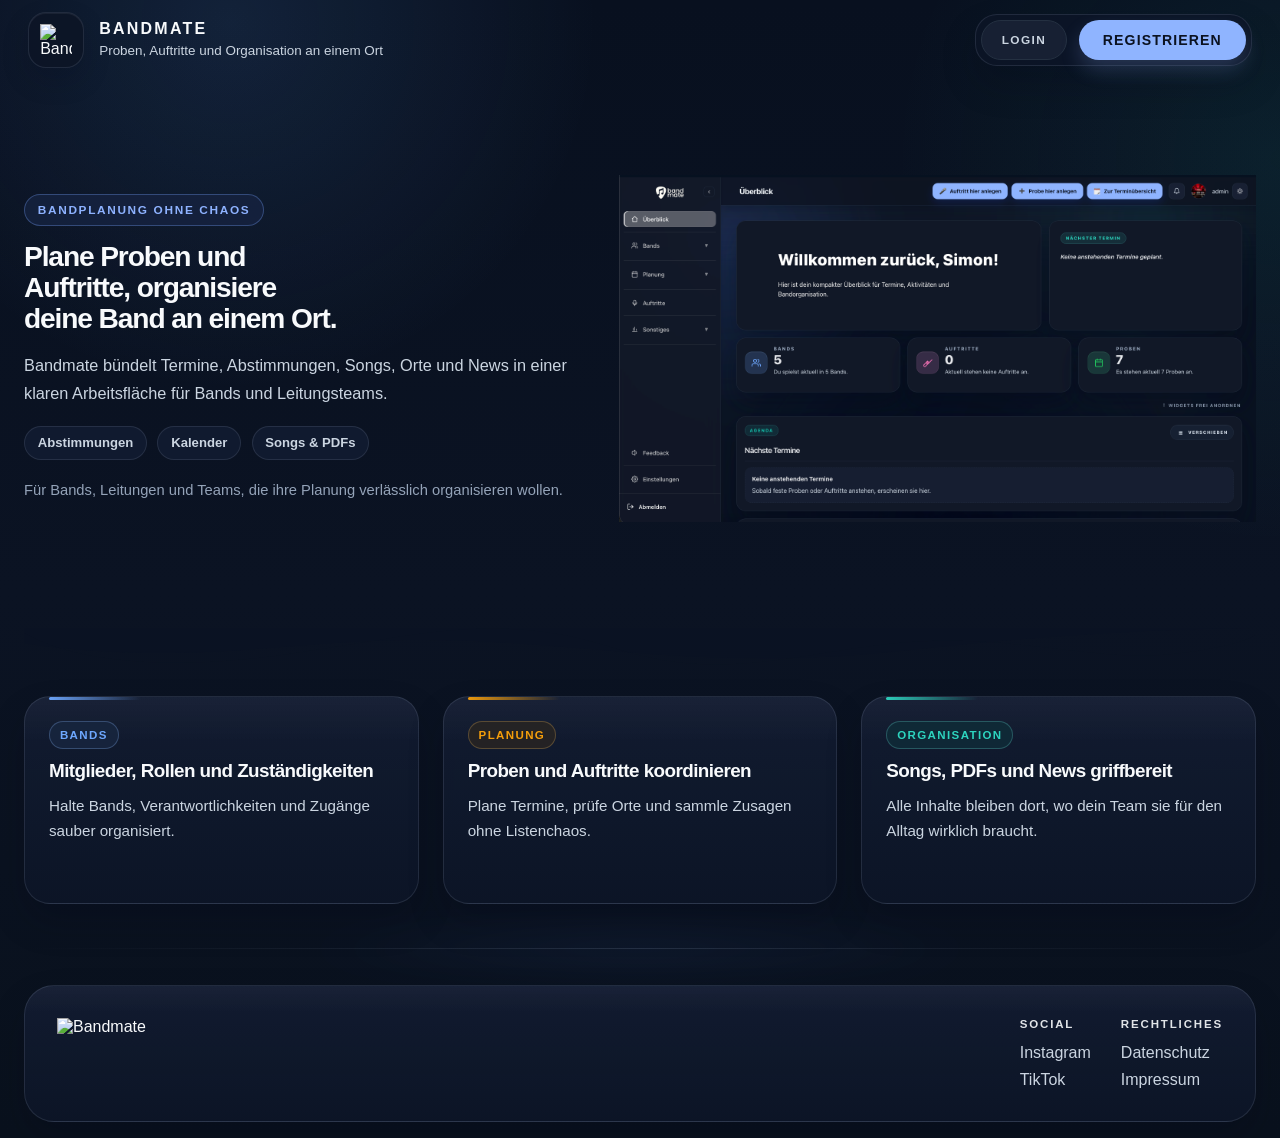
==== commit da42d770: "refactor: replace console log/error/warn calls with the custom Logger utility and disable default de" ====
--- a/app.html
+++ b/app.html
@@ -89,7 +89,9 @@
     <script>
         // Initialize pdf.js worker and CMaps
         window.pdfjsLib.GlobalWorkerOptions.workerSrc = 'https://cdnjs.cloudflare.com/ajax/libs/pdf.js/3.11.174/pdf.worker.min.js';
-        console.log('[pdf.js] Library initialized (3.11.174)');
+        if (typeof Logger !== 'undefined' && Logger.debugMode) {
+            if(typeof Logger!=="undefined" && Logger.debugMode) console.log('[pdf.js] Library initialized (3.11.174)');
+        }
     </script>
 </head>
 
@@ -1310,51 +1312,64 @@
                             <div class="converter-workspace">
                                 <div class="converter-top-grid">
                                     <div id="converterUploadStep" class="converter-step converter-upload-panel action-card converter-surface-card">
-                                        <div class="converter-upload-shell">
-                                            <div class="converter-upload-copy">
-                                                <div class="converter-card-head">
-                                                    <div>
+                                        <div class="converter-upload-shell" style="display: flex; flex-direction: column; gap: 1rem; width: 100%;">
+                                            <div class="converter-upload-copy" style="margin-bottom: 0;">
+                                                <div class="converter-card-head" style="display: flex; justify-content: space-between; align-items: flex-start;">
+                                                    <div style="text-align: left; flex: 1;">
                                                         <span class="converter-card-eyebrow">Import</span>
-                                                        <div class="converter-card-title-row">
-                                                            <h3 class="converter-card-title">PDF importieren</h3>
+                                                        <div class="converter-card-title-row" style="display: flex; align-items: center; gap: 1rem; margin-top: 0.25rem;">
+                                                            <h3 class="converter-card-title" style="margin: 0;">PDF zu ChordPro</h3>
                                                             <button type="button" class="btn btn-secondary btn-sm converter-help-button" onclick="UI.openModal('chordproHelpModal')">
                                                                 Was ist ChordPro?
                                                             </button>
                                                         </div>
-                                                        <p class="converter-card-subtitle">PDF wählen und direkt als ChordPro bearbeiten.</p>
-                                                    </div>
-                                                </div>
-                                                <div class="converter-info-note">
-                                                    <span class="converter-info-icon">♪</span>
-                                                    <p>Ideal für <strong>OnSong</strong> oder <strong>Songbook Pro</strong>.</p>
-                                                </div>
-                                            </div>
-                                            <div class="converter-upload-dropzone-stack">
-                                                <div class="upload-dropzone" id="converterDropzone">
-                                                    <div class="dropzone-inner">
-                                                        <div class="dropzone-icon-wrapper">
-                                                            <span class="dropzone-icon">📄</span>
-                                                        </div>
-                                                        <h3 class="dropzone-title">PDF hier ablegen</h3>
-                                                        <p class="dropzone-subtitle">oder auswählen</p>
-                                                        <button class="btn btn-secondary btn-sm converter-upload-trigger" style="pointer-events: none;">Datei wählen</button>
-                                                        <input type="file" id="converterFileInput" accept=".pdf" style="display: none;">
+                                                        <p class="converter-card-subtitle" style="margin-top: 0.25rem; color: var(--text-secondary);">Lege eine PDF-Datei ab, um sie in ein bearbeitbares ChordPro-Format umzuwandeln.</p>
                                                     </div>
                                                 </div>
                                             </div>
-                                            <div class="converter-upload-side">
-                                                <div id="converterFileStatus" class="converter-file-status">
-                                                    Noch keine PDF ausgewählt.
+                                            
+                                            <div style="display: flex; gap: 1.5rem; align-items: stretch; justify-content: flex-start; flex-wrap: wrap;">
+                                                <!-- Left: Dropzone -->
+                                                <div class="converter-upload-dropzone-stack" style="flex: 1; min-width: 250px;">
+                                                    <div class="upload-dropzone" id="converterDropzone" style="height: 100%; min-height: 220px;">
+                                                        <div class="dropzone-inner" style="display: flex; flex-direction: column; align-items: center; justify-content: center; height: 100%;">
+                                                            <div class="dropzone-icon-wrapper">
+                                                                <span class="dropzone-icon">📄</span>
+                                                            </div>
+                                                            <h3 class="dropzone-title">PDF hier ablegen</h3>
+                                                            <p class="dropzone-subtitle">oder klicken zum Auswählen</p>
+                                                            <button class="btn btn-secondary btn-sm converter-upload-trigger" style="pointer-events: none; margin-top: 1rem;">Datei suchen</button>
+                                                            <input type="file" id="converterFileInput" accept=".pdf" style="display: none;">
+                                                        </div>
+                                                    </div>
                                                 </div>
-                                                <div class="converter-upload-actions">
-                                                    <button id="startConversionAreaBtn" class="btn btn-primary btn-lg" disabled>
-                                                        🚀 PDF konvertieren
-                                                    </button>
-                                                    <button id="createNewChordProBtn" class="btn btn-secondary">
-                                                        📝 ChordPro Datei neu anlegen
-                                                    </button>
+                                                
+                                                <!-- Right: Actions -->
+                                                <div class="converter-upload-side" style="flex: 1; min-width: 250px; display: flex; flex-direction: column; justify-content: center; gap: 1.25rem; border: 1px solid color-mix(in srgb, var(--border) 60%, transparent); padding: 1.75rem; border-radius: var(--radius-md); background: color-mix(in srgb, var(--surface-secondary) 30%, transparent);">
+                                                    <div style="text-align: center;">
+                                                        <div id="converterFileStatus" class="converter-file-status" style="margin: 0; font-weight: 500; font-size: 0.95rem; color: var(--text-primary); margin-bottom: 0.75rem;">
+                                                            Noch keine PDF ausgewählt.
+                                                        </div>
+                                                        <button id="startConversionAreaBtn" class="btn btn-primary" disabled style="width: 100%; justify-content: center;">
+                                                            🚀 Konvertierung starten
+                                                        </button>
+                                                    </div>
+                                                    
+                                                    <div style="display: flex; align-items: center; gap: 1rem;">
+                                                        <div style="flex: 1; height: 1px; background: color-mix(in srgb, var(--border) 60%, transparent);"></div>
+                                                        <span style="font-size: 0.75rem; color: var(--text-muted); text-transform: uppercase; letter-spacing: 0.05em; font-weight: 600;">Oder</span>
+                                                        <div style="flex: 1; height: 1px; background: color-mix(in srgb, var(--border) 60%, transparent);"></div>
+                                                    </div>
+                                                    
+                                                    <div style="text-align: center;">
+                                                        <p style="margin: 0 0 0.75rem 0; font-size: 0.85rem; color: var(--text-secondary);">Schreibe einen Song komplett von Hand:</p>
+                                                        <button id="createNewChordProBtn" class="btn btn-secondary" style="width: 100%; justify-content: center;">
+                                                            📝 Leere ChordPro anlegen
+                                                        </button>
+                                                    </div>
                                                 </div>
                                             </div>
+                                            
                                         </div>
                                     </div>
 
@@ -1427,18 +1442,20 @@
 
                                         <div class="converter-sidebar-section">
                                             <h4>💾 Zu Song hinzufügen</h4>
-                                            <div class="converter-form-stack">
-                                                <div class="form-group">
+                                            <div style="display: flex; gap: 0.75rem; flex-wrap: wrap; align-items: flex-start; margin-top: 0.5rem;">
+                                                <div class="form-group" style="flex: 1; min-width: 140px; margin-bottom: 0;">
                                                     <select id="converterBandSelect" class="form-select">
                                                         <option value="">Band wählen...</option>
                                                     </select>
                                                 </div>
-                                                <div class="form-group">
+                                                <div class="form-group" style="flex: 1; min-width: 140px; margin-bottom: 0;">
                                                     <select id="converterSongSelect" class="form-select" disabled>
                                                         <option value="">Song wählen...</option>
                                                     </select>
                                                 </div>
-                                                <button id="converterSaveToSongBtn" class="btn btn-success converter-primary-side-action" disabled>
+                                            </div>
+                                            <div style="margin-top: 1rem; display: flex; justify-content: flex-start;">
+                                                <button id="converterSaveToSongBtn" class="btn btn-success" disabled style="width: auto; padding: 0.5rem 1.5rem;">
                                                     💾 Speichern
                                                 </button>
                                             </div>
@@ -1829,12 +1846,14 @@
                                                 <label for="profilePassword">Neues Passwort</label>
                                                 <input type="password" id="profilePassword" class="profile-form-input"
                                                     placeholder="••••••••" autocomplete="new-password">
+                                                <small id="profilePasswordHint" class="settings-inline-note profile-password-hint">Mindestens 6 Zeichen erforderlich</small>
                                             </div>
                                             <div class="form-group" id="profilePasswordConfirmGroup">
                                                 <label for="profilePasswordConfirm">Bestätigen</label>
                                                 <input type="password" id="profilePasswordConfirm"
                                                     class="profile-form-input" placeholder="••••••••"
                                                     autocomplete="new-password">
+                                                <small id="profilePasswordConfirmHint" class="settings-inline-note profile-password-hint">Passwörter müssen übereinstimmen</small>
                                             </div>
                                         </div>
                                         <small class="settings-inline-note">Leer lassen, wenn du dein Passwort nicht ändern möchtest.</small>
@@ -2939,7 +2958,7 @@
                 <button type="button" class="btn cancel">Abbrechen</button>
                 <button type="button" id="deleteTimeSuggestionBtn" class="btn btn-secondary btn-destructive-soft"
                     style="display: none;">Vorschlag löschen</button>
-                <button type="button" id="saveTimeSuggestionBtn" class="btn btn-primary">Speichern</button>
+                <button type="button" id="saveTimeSuggestionBtn" class="btn btn-primary">Übernehmen</button>
             </div>
         </div>
     </div>
@@ -3423,6 +3442,8 @@
 
                 <div class="modal-actions">
                     <button type="button" class="btn cancel">Abbrechen</button>
+                    <button type="button" class="btn btn-danger" id="deleteEventBtn"
+                        style="display:none; margin-right: auto;">Löschen</button>
                     <button type="submit" id="saveEventBtn" class="btn btn-primary">Auftritt
                         speichern</button>
                 </div>
@@ -3447,24 +3468,32 @@
                 <input type="hidden" id="songBandId">
                 <input type="hidden" id="songCollection" value="songs">
                 <div class="song-editor-scroll">
-                    <div class="settings-section">
-                        <h4 class="settings-section-title">
-                            <span class="icon">📅</span> Kalender & Farben
-                        </h4>
-                        <p class="settings-section-description">Synchronisiere bis zu 10 externe Kalender (Apple, Google etc.) und passe deine Kalenderfarben an.</p>
-                        
-                        <div class="settings-grid">
-                            <div class="settings-group full-width">
-                                <label>Externe Kalender (iCal/Webcal)</label>
-                                <div id="externalCalendarsList" class="external-calendars-list">
-                                    <!-- Dynamic rows will be inserted here -->
-                                </div>
-                                <button type="button" id="btnAddCalendar" class="btn btn-secondary btn-sm" style="margin-top: 0.75rem;">
-                                    <span>➕</span> Weiteren Kalender hinzufügen
-                                </button>
-                            </div>
-                        </div>
-                    </div>
+                    <section class="song-editor-panel song-editor-panel-soft">
+                        <div class="song-editor-panel-head">
+                            <div>
+                                <span class="song-editor-panel-kicker">Datei & Import</span>
+                                <h3>Datei zuerst anhängen</h3>
+                            </div>
+                            <p>Hänge zuerst PDF oder ChordPro an. Titel, Tonart und weitere Felder werden wenn möglich direkt aus Datei oder Dateiname vorausgefüllt.</p>
+                        </div>
+                        <div class="song-editor-grid song-editor-grid-upload">
+                            <div class="form-group song-editor-file-group">
+                                <label for="songPdf">PDF / ChordPro Upload</label>
+                                <input type="file" id="songPdf" accept=".pdf,.cho,.chordpro,.chopro,.pro,.crd,.txt,.cp,.chord,text/plain,application/pdf">
+                                <div id="songCurrentPdf" class="song-editor-file-state" style="display: none;">
+                                    <div class="song-editor-file-meta">
+                                        <span class="song-editor-file-icon">Datei</span>
+                                        <span id="songPdfName">Keine Datei ausgewählt</span>
+                                    </div>
+                                    <button type="button" class="btn btn-sm btn-danger" id="deleteSongPdfBtn">Löschen</button>
+                                </div>
+                            </div>
+                        </div>
+                        <div class="song-editor-upload-hint">
+                            <p><strong>Automatische Vorbelegung:</strong> Dateiname, Tonart und vorhandene Metadaten aus PDF oder ChordPro werden wenn möglich direkt übernommen.</p>
+                        </div>
+                    </section>
+
                     <section class="song-editor-panel">
                         <div class="song-editor-panel-head">
                             <div>
@@ -3617,26 +3646,15 @@
                     <section class="song-editor-panel">
                         <div class="song-editor-panel-head">
                             <div>
-                                <span class="song-editor-panel-kicker">Material</span>
-                                <h3>Notizen und PDF</h3>
-                            </div>
-                            <p>Ergänze Hinweise zum Song oder hinterlege ein PDF für Noten und Texte.</p>
-                        </div>
-                        <div class="song-editor-grid song-editor-grid-material">
-                            <div class="form-group">
+                                <span class="song-editor-panel-kicker">Notizen</span>
+                                <h3>Songinfos ergänzen</h3>
+                            </div>
+                            <p>Halte hier zusätzliche Hinweise, Arrangements oder interne Notizen zum Song kompakt fest.</p>
+                        </div>
+                        <div class="song-editor-grid song-editor-grid-notes">
+                            <div class="form-group full-width">
                                 <label for="songInfo">Songinfos</label>
                                 <textarea id="songInfo" rows="5" placeholder="Zusätzliche Infos zum Song..."></textarea>
-                            </div>
-                            <div class="form-group song-editor-file-group">
-                                <label for="songPdf">PDF / ChordPro Upload</label>
-                                <input type="file" id="songPdf" accept=".pdf,.cho,.chordpro,.chopro,.pro,.crd,.txt,.cp,.chord,text/plain,application/pdf">
-                                <div id="songCurrentPdf" class="song-editor-file-state" style="display: none;">
-                                    <div class="song-editor-file-meta">
-                                        <span class="song-editor-file-icon">Datei</span>
-                                        <span id="songPdfName">Keine Datei ausgewählt</span>
-                                    </div>
-                                    <button type="button" class="btn btn-sm btn-danger" id="deleteSongPdfBtn">Löschen</button>
-                                </div>
                             </div>
                         </div>
                     </section>
@@ -3696,7 +3714,7 @@
             <div class="modal-header voting-modal-header">
                 <div class="voting-modal-copy">
                     <span class="voting-modal-kicker">Abstimmung</span>
-                    <h2>Jetzt abstimmen</h2>
+                    <h2>Probe abstimmen</h2>
                     <p>Markiere pro Termin kurz, ob du teilnehmen kannst.</p>
                 </div>
                 <button class="modal-close">&times;</button>
@@ -3765,7 +3783,7 @@
                 <button type="button" class="btn cancel">Abbrechen</button>
                 <button type="button" id="deleteEventTimeSuggestionBtn" class="btn btn-secondary btn-destructive-soft"
                     style="display: none;">Vorschlag löschen</button>
-                <button type="button" id="saveEventTimeSuggestionBtn" class="btn btn-primary">Speichern</button>
+                <button type="button" id="saveEventTimeSuggestionBtn" class="btn btn-primary">Übernehmen</button>
             </div>
         </div>
     </div>
@@ -4377,23 +4395,77 @@
                 </div>
                 <button class="modal-close">&times;</button>
             </div>
-            <div class="modal-body modal-scroll">
-                <div class="chordpro-help-layout">
-                    <section class="chordpro-help-section">
-                        <div class="chordpro-help-icon">🔗</div>
-                        <h3>Warum den Kalender einrichten?</h3>
-                        <p>Du kannst private Kalender aus Apple Kalender, Google Calendar etc. einbinden, damit Bandkollegen bei Abstimmungen direkt sehen, falls du schon verplant bist.</p>
+            <div class="modal-body chordpro-help-body">
+                <div class="chordpro-help-intro">
+                    <p><strong>Externe Kalender</strong> helfen dir dabei, bei Proben und Auftritten schneller als verfügbar oder belegt erkannt zu werden. Wenn du möchtest, kannst du pro Kalender zusätzlich freigeben, dass Leiter und Co-Leiter nur blockierte Zeiten sehen, aber nie den eigentlichen Termininhalt.</p>
+                </div>
+
+                <div class="chordpro-help-grid calendar-help-grid">
+                    <section class="chordpro-help-card calendar-help-card">
+                        <div class="calendar-help-card-head">
+                            <span class="calendar-help-card-icon" aria-hidden="true">
+                                <svg viewBox="0 0 20 20" fill="none">
+                                    <path d="M8.2 11.8 4.7 15.3a2.2 2.2 0 1 1-3.1-3.1l3.5-3.5" stroke="currentColor" stroke-width="1.7" stroke-linecap="round" stroke-linejoin="round"></path>
+                                    <path d="m11.8 8.2 3.5-3.5a2.2 2.2 0 0 1 3.1 3.1l-3.5 3.5" stroke="currentColor" stroke-width="1.7" stroke-linecap="round" stroke-linejoin="round"></path>
+                                    <path d="m7 13 6-6" stroke="currentColor" stroke-width="1.7" stroke-linecap="round"></path>
+                                </svg>
+                            </span>
+                            <h3>Warum den Kalender verbinden?</h3>
+                        </div>
+                        <p>Du kannst deine <strong>privaten Kalender</strong> einbinden, damit Bandmate beim Planen erkennt, ob du in einem Zeitraum schon belegt bist. So werden Konflikte früher sichtbar, ohne dass du alles doppelt eintragen musst.</p>
                     </section>
-                    
-                    <section class="chordpro-help-section">
-                        <div class="chordpro-help-icon">⚙️</div>
-                        <h3>So richtest du ihn ein</h3>
-                        <p>Gehe zu <strong>Einstellungen → Profil → Externe Kalender</strong> und kopiere dort die iCAL-URL deines Google oder Apple Kalenders hinein.</p>
+
+                    <section class="chordpro-help-card calendar-help-card">
+                        <div class="calendar-help-card-head">
+                            <span class="calendar-help-card-icon" aria-hidden="true">
+                                <svg viewBox="0 0 20 20" fill="none">
+                                    <path d="M2 10s3.2-5.4 8-5.4S18 10 18 10s-3.2 5.4-8 5.4S2 10 2 10Z" stroke="currentColor" stroke-width="1.7" stroke-linejoin="round"></path>
+                                    <circle cx="10" cy="10" r="2.2" stroke="currentColor" stroke-width="1.7"></circle>
+                                </svg>
+                            </span>
+                            <h3>Was sehen Leiter davon?</h3>
+                        </div>
+                        <p>Wenn du den Schalter <strong>Für Leiter sichtbar</strong> aktivierst, sehen Leiter und Co-Leiter nur, <strong>dass</strong> du in einem Zeitraum belegt bist. Titel, Beschreibung und andere Kalendereinträge bleiben verborgen.</p>
                     </section>
-                </div>
-            </div>
-            <div class="modal-actions">
-                <button type="button" class="btn btn-primary" onclick="UI.closeModal('calendarSetupHelpModal')">Verstanden</button>
+
+                    <section class="chordpro-help-card calendar-help-card">
+                        <div class="calendar-help-card-head">
+                            <span class="calendar-help-card-icon" aria-hidden="true">
+                                <svg viewBox="0 0 20 20" fill="none">
+                                    <rect x="3" y="4.5" width="14" height="12" rx="2.2" stroke="currentColor" stroke-width="1.7"></rect>
+                                    <path d="M3 8.2h14" stroke="currentColor" stroke-width="1.7" stroke-linecap="round"></path>
+                                    <path d="M6.4 2.8v3.1M13.6 2.8v3.1" stroke="currentColor" stroke-width="1.7" stroke-linecap="round"></path>
+                                </svg>
+                            </span>
+                            <h3>Welche Links funktionieren?</h3>
+                        </div>
+                        <p>Verwende am besten eine öffentliche <strong>iCal</strong>- oder <strong>Webcal</strong>-Adresse aus Google Kalender, Apple Kalender, Outlook oder einem anderen Kalenderdienst. Diese URL wird in den Profileinstellungen hinterlegt.</p>
+                    </section>
+
+                    <section class="chordpro-help-card calendar-help-card">
+                        <div class="calendar-help-card-head">
+                            <span class="calendar-help-card-icon" aria-hidden="true">
+                                <svg viewBox="0 0 20 20" fill="none">
+                                    <path d="M10 3.2v13.6" stroke="currentColor" stroke-width="1.7" stroke-linecap="round"></path>
+                                    <path d="M5 8.2 10 3.2l5 5" stroke="currentColor" stroke-width="1.7" stroke-linecap="round" stroke-linejoin="round"></path>
+                                    <path d="M4 16.2h12" stroke="currentColor" stroke-width="1.7" stroke-linecap="round"></path>
+                                </svg>
+                            </span>
+                            <h3>So richtest du es ein</h3>
+                        </div>
+                        <ol class="calendar-help-step-list">
+                            <li>Öffne <strong>Einstellungen</strong>.</li>
+                            <li>Gehe in den Bereich <strong>Profil</strong>.</li>
+                            <li>Füge unter <strong>Externe Kalender</strong> deine iCal- oder Webcal-URL ein.</li>
+                            <li>Entscheide pro Kalender, ob er <strong>für Leiter sichtbar</strong> sein soll.</li>
+                        </ol>
+                        <p class="calendar-help-note">Tipp: Du kannst mehrere Kalender hinterlegen und die Sichtbarkeit für jeden einzeln steuern.</p>
+                    </section>
+                </div>
+            </div>
+            <div class="modal-actions" style="justify-content: space-between;">
+                <button type="button" class="btn btn-secondary" onclick="UI.closeModal('calendarSetupHelpModal')">Schließen</button>
+                <button type="button" class="btn btn-primary" onclick="UI.closeModal('calendarSetupHelpModal'); window.App && window.App.navigateTo('settings'); setTimeout(() => { document.querySelector('.settings-tab-btn[data-tab=\'profile\']')?.click(); setTimeout(() => { const extCal = document.getElementById('externalCalendarsList'); if(extCal) { extCal.scrollIntoView({behavior: 'smooth', block: 'center'}); } }, 150); }, 100);">Jetzt einrichten</button>
             </div>
         </div>
     </div>
@@ -4510,7 +4582,7 @@
 
     <script src="js/logger.js?v=20260311"></script>
     <script src="js/proxy-service.js?v=20260311"></script>
-    <script src="js/config.js"></script>
+    <script src="js/config.js?v=20260424-1"></script>
     <script src="js/supabase.js?v=20260407-17"></script>
     <script src="js/storage.js?v=20260409-1"></script>
     <script src="js/auth.js?v=20260407-19"></script>
@@ -4577,7 +4649,11 @@
         if (window.location.protocol === 'file:' || window.location.protocol === 'capacitor:') {
             var script = document.createElement('script');
             script.src = 'capacitor.js';
-            script.onerror = function () { console.log('Capacitor not available (running in browser mode)'); };
+            script.onerror = function () { 
+                if (typeof Logger !== 'undefined' && Logger.debugMode) {
+                    if(typeof Logger!=="undefined" && Logger.debugMode) console.log('Capacitor not available (running in browser mode)'); 
+                }
+            };
             document.head.appendChild(script);
         }
     </script>
--- a/css/style.css
+++ b/css/style.css
@@ -9151,7 +9151,11 @@
 
 .detail-item-lineup {
     width: 100%;
-    max-width: 20rem;
+    max-width: none;
+}
+
+.detail-item-lineup-compact {
+    align-self: stretch;
 }
 
 .detail-lineup-list {
@@ -17373,8 +17377,9 @@
     left: 0;
     right: 0;
     bottom: 0;
-    background: rgba(0, 0, 0, 0.8);
-    backdrop-filter: blur(10px);
+    background: rgba(0, 0, 0, 0.75);
+    backdrop-filter: blur(12px);
+    -webkit-backdrop-filter: blur(12px);
     display: flex;
     justify-content: center;
     align-items: center;
@@ -17382,59 +17387,80 @@
 }
 
 .premium-loader {
-    width: 380px;
-    padding: var(--spacing-3xl);
+    width: 340px;
+    max-width: calc(100vw - 2rem);
+    padding: 2.5rem;
     text-align: center;
+    background: rgba(255, 255, 255, 0.05);
+    border: 1px solid rgba(255, 255, 255, 0.1);
+    border-radius: 20px;
+    box-shadow: 0 24px 64px rgba(0, 0, 0, 0.5), 0 0 0 1px rgba(255,255,255,0.04);
+    backdrop-filter: blur(20px);
+    -webkit-backdrop-filter: blur(20px);
+    display: flex;
+    flex-direction: column;
+    align-items: center;
+    gap: 0.5rem;
 }
 
 .loading-status {
-    color: white;
+    color: rgba(255, 255, 255, 0.9);
     font-weight: 600;
-    margin: var(--spacing-lg) 0;
-    font-size: 1.1rem;
-    letter-spacing: 0.02em;
+    margin: 1rem 0 0.5rem;
+    font-size: 1rem;
+    letter-spacing: 0.01em;
+    line-height: 1.5;
 }
 
 .progress-wrap {
-    margin-top: var(--spacing-xl);
+    margin-top: 1rem;
     display: flex;
     flex-direction: column;
     align-items: center;
-    gap: var(--spacing-sm);
+    gap: 0.5rem;
+    width: 100%;
 }
 
 .progress-track {
     width: 100%;
-    height: 8px;
+    height: 5px;
     background: rgba(255, 255, 255, 0.1);
-    border-radius: 4px;
+    border-radius: 99px;
     overflow: hidden;
 }
 
 .progress-fill {
     height: 100%;
-    background: linear-gradient(90deg, #6366f1, #a855f7);
+    background: linear-gradient(90deg, #6366f1, #a855f7, #ec4899);
+    background-size: 200% 100%;
     width: 0%;
-    transition: width 0.3s ease-out;
-    box-shadow: 0 0 15px rgba(99, 102, 241, 0.5);
+    transition: width 0.4s ease-out;
+    border-radius: 99px;
+    animation: shimmer 2s linear infinite;
+}
+
+@keyframes shimmer {
+    0% { background-position: 200% 0; }
+    100% { background-position: -200% 0; }
 }
 
 .progress-label {
-    color: rgba(255, 255, 255, 0.6);
-    font-size: 0.85rem;
+    color: rgba(255, 255, 255, 0.5);
+    font-size: 0.8rem;
     font-weight: 700;
     font-family: 'JetBrains Mono', monospace;
+    letter-spacing: 0.05em;
 }
 
 .loading-spinner {
-    width: 50px;
-    height: 50px;
-    border: 3px solid rgba(255, 255, 255, 0.1);
-    border-top-color: #6366f1;
+    width: 44px;
+    height: 44px;
+    border: 2.5px solid rgba(255, 255, 255, 0.08);
+    border-top-color: #a855f7;
+    border-right-color: #6366f1;
     border-radius: 50%;
-    animation: spin 1s linear infinite;
+    animation: spin 0.8s cubic-bezier(0.5, 0.1, 0.5, 0.9) infinite;
     margin: 0 auto;
-    filter: drop-shadow(0 0 10px rgba(99, 102, 241, 0.5));
 }
 
 @keyframes spin {
@@ -18423,6 +18449,58 @@
     color: var(--color-text);
     font-size: 0.88rem;
     font-weight: 700;
+}
+
+.calendar-help-grid .calendar-help-card {
+    display: flex;
+    flex-direction: column;
+    gap: 0.75rem;
+}
+
+.calendar-help-card-head {
+    display: flex;
+    align-items: center;
+    gap: 0.8rem;
+}
+
+.calendar-help-card-icon {
+    width: 2.35rem;
+    height: 2.35rem;
+    flex: 0 0 2.35rem;
+    display: inline-flex;
+    align-items: center;
+    justify-content: center;
+    border-radius: 14px;
+    color: var(--color-primary);
+    background: linear-gradient(135deg, rgba(99, 102, 241, 0.14), rgba(59, 130, 246, 0.08));
+    border: 1px solid rgba(99, 102, 241, 0.16);
+    box-shadow: inset 0 1px 0 rgba(255, 255, 255, 0.04);
+}
+
+.calendar-help-card-icon svg {
+    width: 1.15rem;
+    height: 1.15rem;
+}
+
+.calendar-help-card-head h3 {
+    margin: 0;
+}
+
+.calendar-help-step-list {
+    margin: 0;
+    padding-left: 1.15rem;
+    color: var(--color-text-secondary);
+}
+
+.calendar-help-step-list li + li {
+    margin-top: 0.42rem;
+}
+
+.calendar-help-note {
+    margin: 0;
+    padding-top: 0.1rem;
+    font-size: 0.92rem;
+    color: var(--color-text-muted);
 }
 
 .converter-container .cp-ipad-stage {
@@ -27646,6 +27724,28 @@
     gap: 0.45rem;
 }
 
+#songpoolView .songpool-document-badge {
+    display: inline-flex;
+    align-items: center;
+    min-height: 24px;
+    padding: 0.18rem 0.58rem;
+    border-radius: 999px;
+    border: 1px solid color-mix(in srgb, var(--color-primary) 18%, var(--border));
+    background: color-mix(in srgb, var(--color-primary) 9%, transparent);
+    color: var(--color-primary);
+    font-size: 0.7rem;
+    font-weight: 800;
+    letter-spacing: 0.08em;
+    text-transform: uppercase;
+    white-space: nowrap;
+}
+
+#songpoolView .songpool-document-badge.is-chordpro {
+    border-color: color-mix(in srgb, #14b8a6 28%, var(--border));
+    background: color-mix(in srgb, #14b8a6 12%, transparent);
+    color: color-mix(in srgb, #14b8a6 82%, white 5%);
+}
+
 #songpoolView .songpool-owner-badge {
     display: inline-flex;
     align-items: center;
@@ -28810,6 +28910,8 @@
     padding: 1.2rem 1.35rem 1.3rem;
     display: grid;
     gap: 1rem;
+    position: relative;
+    z-index: 1;
 }
 
 .song-editor-panel {
@@ -28860,8 +28962,17 @@
     grid-template-columns: repeat(2, minmax(0, 1fr));
 }
 
+.song-editor-grid-upload {
+    grid-template-columns: minmax(0, 1fr);
+    align-items: stretch;
+}
+
 .song-editor-grid-material {
     grid-template-columns: minmax(0, 1.35fr) minmax(260px, 0.85fr);
+}
+
+.song-editor-grid-notes {
+    grid-template-columns: minmax(0, 1fr);
 }
 
 .song-editor-autofill-group {
@@ -28969,6 +29080,29 @@
     gap: 0.7rem;
 }
 
+.song-editor-upload-hint {
+    margin-top: 0.8rem;
+    padding: 0.78rem 0.9rem;
+    border-radius: 0.95rem;
+    border: 1px solid color-mix(in srgb, var(--color-primary) 14%, var(--color-border));
+    background:
+        linear-gradient(180deg, color-mix(in srgb, var(--color-primary) 6%, transparent), transparent 72%),
+        color-mix(in srgb, var(--color-surface) 96%, transparent);
+}
+
+.song-editor-upload-hint strong {
+    font-size: 0.88rem;
+    line-height: 1.3;
+    color: var(--color-text);
+}
+
+.song-editor-upload-hint p {
+    margin: 0;
+    font-size: 0.88rem;
+    color: var(--color-text-secondary);
+    line-height: 1.45;
+}
+
 .song-editor-file-group input[type="file"] {
     display: block;
     width: 100%;
@@ -29029,6 +29163,8 @@
     background:
         linear-gradient(180deg, color-mix(in srgb, var(--color-primary) 3%, transparent), transparent 20%),
         var(--color-surface);
+    position: relative;
+    z-index: 3;
 }
 
 .song-pool-modal-body {
@@ -29728,6 +29864,7 @@
 }
 
 @media (max-width: 900px) {
+    .song-editor-grid-upload,
     .song-editor-grid-primary,
     .song-editor-grid-secondary,
     .song-editor-grid-material {
@@ -32232,7 +32369,7 @@
 
 .modal-voting-shell .voting-row-main {
     display: grid;
-    grid-template-columns: minmax(0, 1fr) auto;
+    grid-template-columns: minmax(0, 1fr);
     align-items: center;
     justify-content: initial;
     gap: 0.75rem;
@@ -32241,10 +32378,22 @@
 .modal-voting-shell .voting-date-info {
     display: flex;
     flex-direction: column;
-    gap: 0.14rem;
+    align-items: center;
+    justify-content: center;
+    gap: 0;
     min-width: 0;
-    align-items: flex-start;
-    text-align: left;
+    width: 100%;
+    text-align: center;
+}
+
+.modal-voting-shell .voting-date-line {
+    display: inline-flex;
+    flex-wrap: nowrap;
+    align-items: center;
+    justify-content: center;
+    gap: 0.7rem;
+    min-width: 0;
+    max-width: 100%;
 }
 
 .modal-voting-shell .voting-date-info .date {
@@ -32255,22 +32404,51 @@
 }
 
 .modal-voting-shell .voting-date-info .time {
-    font-size: 0.84rem;
-    color: var(--text-secondary);
+    display: inline-flex;
+    align-items: center;
+    padding: 0.24rem 0.58rem;
+    border-radius: 999px;
+    border: 1px solid color-mix(in srgb, var(--accent-secondary) 18%, var(--border));
+    background: color-mix(in srgb, var(--accent-soft) 72%, transparent);
+    color: var(--text-primary);
+    font-size: 0.8rem;
+    font-weight: 650;
+    line-height: 1;
+    white-space: nowrap;
+}
+
+.modal-voting-shell .voting-row-secondary {
+    display: flex;
+    justify-content: center;
+}
+
+.modal-voting-shell .voting-row-secondary.is-hidden {
+    display: none;
+}
+
+.modal-voting-shell .voting-time-draft-actions {
+    display: inline-flex;
+    align-items: center;
+    justify-content: center;
+    gap: 0.45rem;
+    min-height: 36px;
 }
 
 .modal-voting-shell .btn-suggest-time-modal {
     display: inline-flex;
     align-items: center;
+    justify-content: center;
     gap: 0.4rem;
     min-height: 36px;
-    padding: 0.42rem 0.68rem;
+    min-width: 168px;
+    padding: 0.46rem 0.95rem;
     border-radius: 999px;
     border: 1px solid var(--border);
     background: var(--surface);
     color: var(--text-secondary);
     opacity: 1;
-    justify-self: end;
+    justify-self: start;
+    text-align: center;
 }
 
 .modal-voting-shell .btn-suggest-time-modal:hover {
@@ -32285,17 +32463,66 @@
     color: var(--accent-secondary);
     background: var(--accent-soft);
     border-color: color-mix(in srgb, var(--accent-secondary) 24%, var(--border));
+    cursor: pointer;
+    box-shadow: inset 0 0 0 1px color-mix(in srgb, var(--accent-secondary) 18%, transparent);
 }
 
 .modal-voting-shell .btn-suggest-time-icon {
-    font-size: 0.92rem;
+    display: inline-flex;
+    align-items: center;
+    justify-content: center;
+    width: 0.95rem;
+    height: 0.95rem;
     line-height: 1;
+}
+
+.modal-voting-shell .btn-suggest-time-icon .rundown-inline-icon {
+    width: 100%;
+    height: 100%;
 }
 
 .modal-voting-shell .btn-suggest-time-label {
     font-size: 0.76rem;
     font-weight: 600;
     white-space: nowrap;
+    text-align: center;
+}
+
+.modal-voting-shell .btn-remove-time-suggestion {
+    display: inline-flex;
+    align-items: center;
+    justify-content: center;
+    width: 36px;
+    min-width: 36px;
+    height: 36px;
+    border-radius: 999px;
+    border: 1px solid color-mix(in srgb, var(--color-error) 28%, var(--border));
+    background: color-mix(in srgb, var(--color-error) 10%, var(--surface));
+    color: var(--color-error);
+    transition: background-color var(--transition-base), border-color var(--transition-base), color var(--transition-base);
+}
+
+.modal-voting-shell .btn-remove-time-suggestion:hover {
+    background: color-mix(in srgb, var(--color-error) 16%, var(--surface));
+    border-color: color-mix(in srgb, var(--color-error) 40%, var(--border));
+    color: color-mix(in srgb, var(--color-error) 90%, white);
+}
+
+.modal-voting-shell .btn-remove-time-suggestion.is-hidden {
+    display: none;
+}
+
+.modal-voting-shell .btn-remove-time-suggestion-icon {
+    display: inline-flex;
+    align-items: center;
+    justify-content: center;
+    width: 0.9rem;
+    height: 0.9rem;
+}
+
+.modal-voting-shell .btn-remove-time-suggestion-icon .rundown-inline-icon {
+    width: 100%;
+    height: 100%;
 }
 
 .modal-voting-shell .modal-time-suggestions {
@@ -32839,6 +33066,11 @@
     padding: 0.9rem 1.05rem 1.05rem;
     border-top: 1px solid var(--border);
     background: color-mix(in srgb, var(--surface) 84%, transparent);
+}
+
+#timeSuggestionModal .time-suggestion-modal-actions .cancel,
+#eventTimeSuggestionModal .time-suggestion-modal-actions .cancel {
+    margin-right: auto;
 }
 
 #timeSuggestionModal .time-suggestion-modal-actions .btn,
@@ -37843,7 +38075,9 @@
 
 .bandrider-field-textarea {
     resize: vertical;
-    min-height: 60px;
+    min-height: 38px;
+    line-height: 1.4;
+    overflow-y: auto;
 }
 
 .bandrider-field-input:focus,
--- a/css/settings_modal.css
+++ b/css/settings_modal.css
@@ -1405,7 +1405,7 @@
 
 #settingsModal .external-calendar-row {
     display: grid;
-    grid-template-columns: auto minmax(0, 1fr) minmax(0, 1.45fr) auto;
+    grid-template-columns: minmax(180px, 220px) minmax(0, 1fr) minmax(0, 1.45fr) auto;
     gap: 0.75rem;
     align-items: center;
     padding: 0.75rem;
@@ -1417,9 +1417,38 @@
 #settingsModal .external-calendar-visibility {
     display: flex;
     align-items: center;
-    justify-content: center;
+    justify-content: flex-start;
+    gap: 0.7rem;
     align-self: stretch;
-    padding-inline: 0.15rem;
+    padding: 0.15rem 0.25rem;
+    min-width: 0;
+}
+
+#settingsModal .external-calendar-visibility .toggle-switch {
+    flex: 0 0 46px;
+}
+
+#settingsModal .external-calendar-visibility-copy {
+    display: flex;
+    flex-direction: column;
+    gap: 0.14rem;
+    min-width: 0;
+    flex: 1 1 auto;
+}
+
+#settingsModal .external-calendar-visibility-title {
+    font-size: 0.76rem;
+    font-weight: 800;
+    letter-spacing: 0.1em;
+    text-transform: uppercase;
+    color: var(--color-text);
+}
+
+#settingsModal .external-calendar-visibility-note {
+    font-size: 0.74rem;
+    line-height: 1.3;
+    color: var(--settings-muted);
+    overflow-wrap: anywhere;
 }
 
 #settingsModal .external-calendar-field {
@@ -1459,6 +1488,14 @@
     color: var(--settings-muted);
     font-size: 0.84rem;
     line-height: 1.45;
+}
+
+#settingsModal .profile-password-hint.is-warning {
+    color: #f59e0b;
+}
+
+#settingsModal .profile-password-hint.is-success {
+    color: #22c55e;
 }
 
 #settingsModal .settings-form-actions {
@@ -2781,6 +2818,11 @@
         gap: 0.6rem;
     }
 
+    #settingsModal .external-calendar-visibility {
+        grid-column: 1 / -1;
+        padding-inline: 0;
+    }
+
     #settingsModal .external-calendar-field-url {
         grid-column: 1 / -1;
     }
